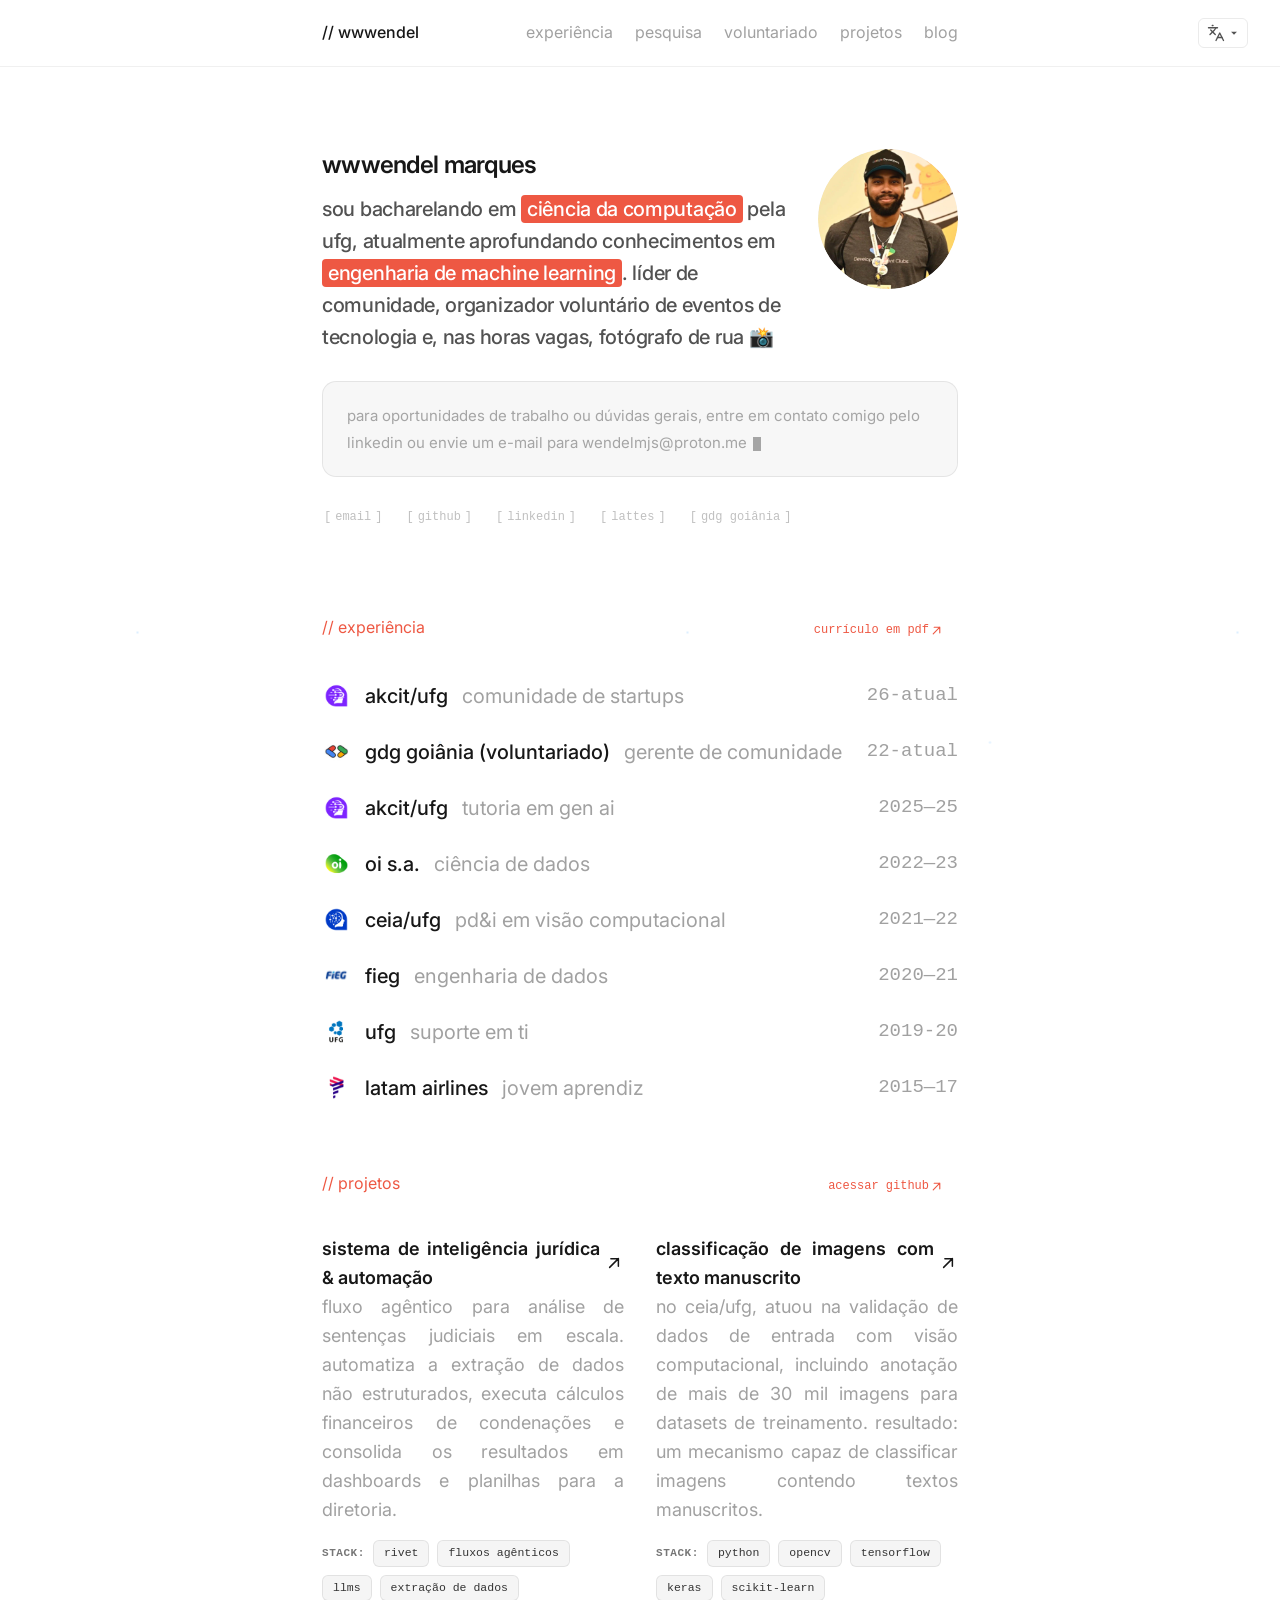
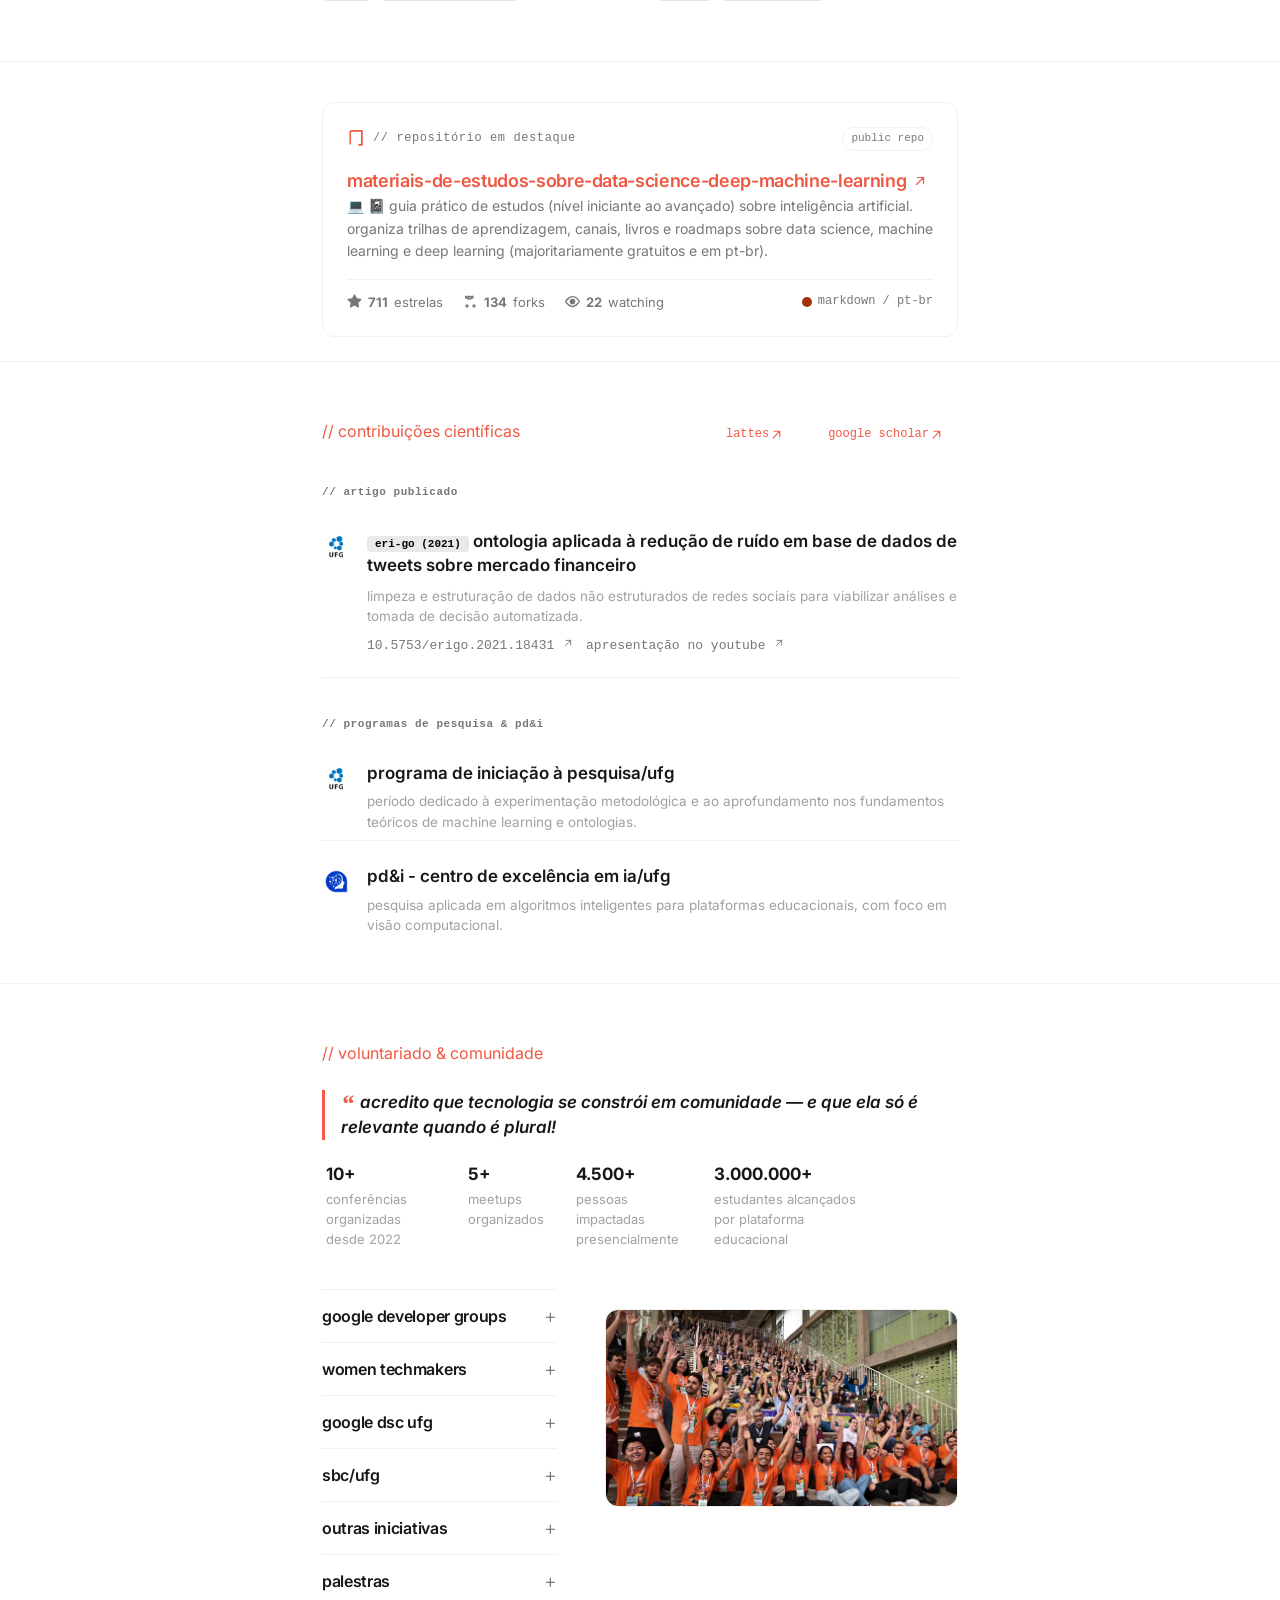
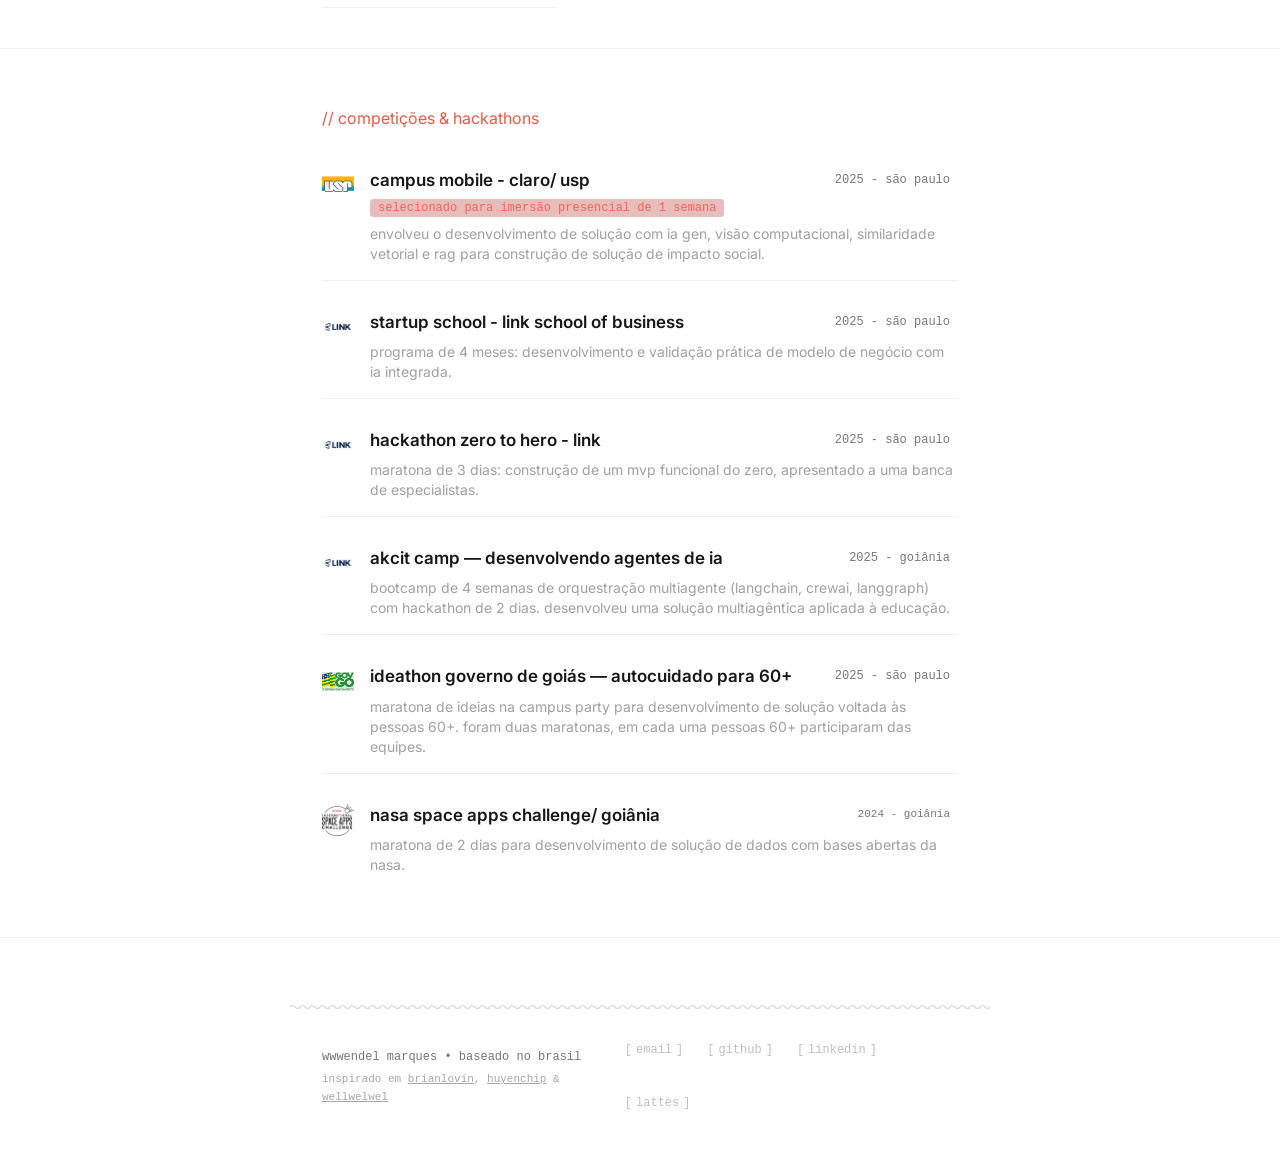
==== index.html @ b2d102a0 "correcoes menu" ====
<!DOCTYPE html>
<html lang="pt-BR">
<head>
<meta charset="UTF-8">
<meta name="viewport" content="width=device-width, initial-scale=1.0">
<title>wwwendel marques</title>
<link rel="icon" type="image/png" href="favicon-96x96.png" sizes="96x96">
<link rel="shortcut icon" href="favicon.ico">
<link rel="apple-touch-icon" sizes="180x180" href="apple-touch-icon.png">
<link rel="manifest" href="site.webmanifest"><link rel="preconnect" href="https://fonts.googleapis.com">
<link href="https://fonts.googleapis.com/css2?family=Inter:wght@400;500;600;700;800&family=JetBrains+Mono:wght@400;500;700;800&family=IBM+Plex+Mono:wght@400;500;600&display=swap" rel="stylesheet">
<link rel="stylesheet" href="styles.css">
</head>
<body class="home-page">

<svg width="0" height="0" style="position:absolute">
 <symbol id="mascot" viewBox="0 0 120 120">
 <defs>
  <linearGradient id="mascotGrad" x1="0" y1="0" x2="1" y2="1">
  <stop offset="0%" stop-color="#58a6ff"/>
  <stop offset="55%" stop-color="#d2a8ff"/>
  <stop offset="100%" stop-color="#ff7b72"/>
  </linearGradient>
 </defs>
 <g stroke="#20232b" stroke-width="6" stroke-linecap="round">
  <line x1="60" y1="6" x2="60" y2="20"/>
  <line x1="30" y1="14" x2="36" y2="27"/>
  <line x1="90" y1="14" x2="84" y2="27"/>
  <line x1="12" y1="40" x2="26" y2="46"/>
  <line x1="10" y1="72" x2="24" y2="68"/>
  <line x1="26" y1="98" x2="34" y2="88"/>
 </g>
 <circle cx="64" cy="64" r="40" fill="url(#mascotGrad)" stroke="#20232b" stroke-width="6"/>
 <circle cx="52" cy="58" r="6" fill="#ffffff"/>
 <circle cx="76" cy="56" r="6" fill="#ffffff"/>
 <path d="M50 74 Q64 86 80 70" fill="none" stroke="#ffffff" stroke-width="6" stroke-linecap="round"/>
 </symbol>
</svg>

<nav>
  <div class="inner">
    <a class="brand active" href="#">// wwwendel</a>
    
    <div class="nav-right" style="display: flex; align-items: center; gap: 14px;">
      <div class="navlinks" id="nav-links">
        <a href="#experiencia" data-i18n="nav.experience">experiência</a>
        <a href="#contribuicoes" data-i18n="nav.research">pesquisa</a>
        <a href="#voluntariado" data-i18n="nav.volunteering">voluntariado</a>
        <a href="#projetos" data-i18n="nav.projects">projetos</a>
        <a href="blog.html" data-i18n="nav.blog">blog</a>
      </div>

      <!-- Language Selector Dropdown -->
      <div class="lang-selector-wrapper">
        <button class="lang-selector-btn" id="lang-btn" aria-label="Selecione o idioma" data-i18n-attr="aria-label:lang.select">
          <svg class="lang-icon" width="18" height="18" viewBox="0 0 24 24" fill="none" stroke="currentColor" stroke-width="1.8" stroke-linecap="round" stroke-linejoin="round">
            <path d="m5 8 6 6"/>
            <path d="m4 14 6-6 2-3"/>
            <path d="M2 5h12"/>
            <path d="M7 2h1"/>
            <path d="m22 22-5-10-5 10"/>
            <path d="M14 18h6"/>
          </svg>
          <svg class="lang-arrow" width="10" height="10" viewBox="0 0 12 12" fill="currentColor">
            <path d="M2.5 4.5L6 8L9.5 4.5H2.5Z"/>
          </svg>
        </button>
        <div class="lang-dropdown" id="lang-menu">
          <button class="lang-option active" data-lang="pt">
            <span class="lang-code">BR</span> Português (Brasil)
          </button>
          <button class="lang-option" data-lang="en">
            <span class="lang-code">US</span> English
          </button>
        </div>
      </div>

      <!-- Hamburger Mobile Menu Button (3 tracinhos) -->
      <button type="button" class="mobile-menu-btn" id="mobile-menu-btn" aria-label="Menu">
        <svg width="20" height="20" viewBox="0 0 24 24" fill="none" stroke="currentColor" stroke-width="2" stroke-linecap="round" stroke-linejoin="round">
          <line x1="4" y1="6" x2="20" y2="6"></line>
          <line x1="4" y1="12" x2="20" y2="12"></line>
          <line x1="4" y1="18" x2="20" y2="18"></line>
        </svg>
      </button>
    </div>
  </div>
</nav>

<header class="hero" style="position: relative; text-align: center; padding-top: 80px; padding-bottom: 24px; overflow: hidden; background: #ffffff; color: #171717;">
 <!-- Glow Backdrop -->
 <div class="home-glow-backdrop"></div>
 
 <div class="wrap" style="position: relative; z-index: 10;">
 <div class="intro profile-intro">
  
  <div class="intro-text">
    <div class="photo">
     <img src="images/foto.jpg" alt="Wendel Marques de Jesus Souza">
    </div>
    
    <h1 class="intro-title" style="font-size: 24px; font-weight: 600; color: #171717; color: lab(7.78201 -0.0000149012 0); font-family: 'Inter', sans-serif; margin: 0 0 24px 0; letter-spacing:-0.03em; line-height: 32px; text-align: left;">
      wwwendel marques
      <span class="intro-description" data-i18n="hero.desc" data-i18n-html="true" style="display: block; color: #525252; color: lab(34.924 0 0); font-weight: 500; font-size: 24px; line-height: 32px; letter-spacing: -0.015em; font-family: 'Inter', sans-serif; margin-top: 12px;">
      sou bacharelando em <span style="background: #ee5843; color: #ffffff !important; padding: 2px 6px; border-radius: 4px; font-weight: 500;">ciência da computação</span> pela ufg, atualmente aprofundando conhecimentos em <span style="background: #ee5843; color: #ffffff !important; padding: 2px 6px; border-radius: 4px; font-weight: 500;">engenharia de machine learning</span>. líder de comunidade, organizador voluntário de eventos de tecnologia e, nas horas vagas, fotógrafo de rua 📸
      </span>
    </h1>
    
    <div class="intro-cta" style="margin-top: 28px; padding: 20px 24px; border-radius: 14px; background: rgba(0, 0, 0, 0.03); border: 1px solid rgba(0, 0, 0, 0.08); backdrop-filter: blur(8px); display: flex; align-items: center; justify-content: space-between; gap: 16px; flex-wrap: wrap;">
     <p class="hero-contact-text" style="font-family: 'Inter', sans-serif; font-size: 15px; line-height: 27px; color: #a1a1a1; margin: 0; text-align: left; opacity: 0.95; cursor: default; user-select: text;" data-i18n="hero.cta" data-i18n-html="true">
    para oportunidades de trabalho ou dúvidas gerais, entre em contato comigo pelo <a href="https://www.linkedin.com/in/wendelmarques/" target="_blank" rel="noopener noreferrer" class="link-email">linkedin</a> ou envie um e-mail para wendelmjs@proton.me<span class="cursor-blink" style="background: #a1a1a1;"></span>
  </p>
    </div>
  
  <!-- <div class="row-main"><span class="title">vamos conversar?</span></div> -->

 

  
  </div>


  <div class="intro-social" style="display:flex; justify-content:flex-start; gap:20px; align-items:center; margin-top:24px;">
     <a href="mailto:wendelmjs@proton.me" class="link-email">email</a>
     <a href="https://github.com/wendelmarques" target="_blank" class="link-github">github</a>
     <a href="https://www.linkedin.com/in/wendelmarques/" target="_blank" class="link-linkedin">linkedin</a>
     <a href="https://lattes.cnpq.br/6404122317003520" target="_blank" class="link-lattes">lattes</a>
     <a href="http://instagram.com/gdg_goiania/" target="_blank" class="link-gdg"><span class="l-y">g</span><span class="l-g">d</span><span class="l-r">g</span>&nbsp;<span class="l-b">g</span><span class="l-y">o</span><span class="l-r">i</span><span class="l-g">â</span><span class="l-b">n</span><span class="l-y">i</span><span class="l-r">a</span></a>
  </div>
  </div>
  
 </div>
 </div>
</header>


<!-- EXPERIÊNCIA -->
<section class="gh-section" id="experiencia">
  <div class="wrap">
    <div style="display: flex; justify-content: space-between; align-items: baseline; margin-bottom: 24px;">
      <h2 class="section-label" style="margin-bottom: 0;" data-i18n="sec.experience">// EXPERIÊNCIA</h2>
      <a href="#" target="_blank" class="section-header-btn"><span data-i18n="btn.pdf">currículo em pdf</span> <svg class="link-arrow" width="15" height="15" viewBox="0 0 16 16" fill="none" xmlns="http://www.w3.org/2000/svg">
        <path d="M4.5 11.5L11.5 4.5M11.5 4.5H5.5M11.5 4.5V10.5" stroke="currentColor" stroke-width="1.2" stroke-linecap="round" stroke-linejoin="round"/>
      </svg></a>
    </div>
    <div class="minimal-list">
      
      <!-- Item 1 -->
      <div class="minimal-row">
        <div class="minimal-left">
          <div class="minimal-icon"><img src="logos/logo_akcit.png" alt="AKCIT"></div>
          <span class="minimal-title">akcit/ufg</span>
          <span class="minimal-role" data-i18n="exp.1.role">comunidade de startups</span>
        </div>
        <div class="minimal-date">26-<span data-i18n="exp.date.present">atual</span></div>
      </div>

      <!-- Item GDG -->
      <div class="minimal-row">
        <div class="minimal-left">
          <div class="minimal-icon"><img src="logos/logo_gdg.png" alt="gdg"></div>
          <span class="minimal-title" data-i18n="exp.gdg.title">gdg goiânia (voluntariado)</span>
          <span class="minimal-role" data-i18n="exp.gdg.role">gerente de comunidade</span>
        </div>
        <div class="minimal-date">22-<span data-i18n="exp.date.present">atual</span></div>
      </div>

      <!-- Item 2 -->
      <div class="minimal-row">
        <div class="minimal-left">
          <div class="minimal-icon"><img src="logos/logo_akcit.png" alt="AKCIT"></div>
          <span class="minimal-title">akcit/ufg</span>
          <span class="minimal-role" data-i18n="exp.2.role">tutoria em gen ai</span>
        </div>
        <div class="minimal-date">2025—25</div>
      </div>

      <!-- Item 3 -->
      <div class="minimal-row">
        <div class="minimal-left">
          <div class="minimal-icon"><img src="logos/logo_oi.png" alt="Oi S.A."></div>
          <span class="minimal-title">oi s.a.</span>
          <span class="minimal-role" data-i18n="exp.3.role">ciência de dados</span>
        </div>
        <div class="minimal-date">2022—23</div>
      </div>

      <!-- Item 4 -->
      <div class="minimal-row">
        <div class="minimal-left">
          <div class="minimal-icon"><img src="logos/logo_ceia.png" alt="CEIA"></div>
          <span class="minimal-title">ceia/ufg</span>
          <span class="minimal-role" data-i18n="exp.4.role">pd&i em visão computacional</span>
        </div>
        <div class="minimal-date">2021—22</div>
      </div>

      <!-- Item 5 -->
      <div class="minimal-row">
        <div class="minimal-left">
          <div class="minimal-icon"><img src="logos/logo_fieg.png" alt="FIEG"></div>
          <span class="minimal-title">fieg</span>
          <span class="minimal-role" data-i18n="exp.5.role">engenharia de dados</span>
        </div>
        <div class="minimal-date">2020—21</div>
      </div>

      <!-- Item 6 -->
      <div class="minimal-row">
        <div class="minimal-left">
          <div class="minimal-icon"><img src="logos/logo_ufg.png" alt="UFG"></div>
          <span class="minimal-title">ufg</span>
          <span class="minimal-role" data-i18n="exp.6.role">Suporte em TI</span>
        </div>
        <div class="minimal-date">2019-20</div>
      </div>

      <!-- Item 7 -->
      <div class="minimal-row">
        <div class="minimal-left">
          <div class="minimal-icon"><img src="logos/logo_latam.png" alt="LATAM"></div>
          <span class="minimal-title">latam airlines</span>
          <span class="minimal-role" data-i18n="exp.7.role">jovem aprendiz</span>
        </div>
        <div class="minimal-date">2015—17</div>
      </div>

    </div>
      
      <!-- <div class="minimal-row">
        <div class="minimal-left">
          <div class="minimal-icon text-icon" style="background:var(--gradient); color:var(--accent-ink);">U</div>
          <span class="minimal-title">universidade federal de goiás</span>
          <span class="minimal-role">bacharelado em ciência da computação</span>
        </div>
        <div class="minimal-date">dez 2027 (previsto)</div>
      </div> -->
    </div>
  </div>


<!-- PROJETOS -->
<section class="gh-section" id="projetos">
  <div class="wrap">
    <div style="display: flex; justify-content: space-between; align-items: baseline; margin-bottom: 32px;">
      <h2 class="section-label" style="margin-bottom: 0;" data-i18n="sec.projects">// PROJETOS</h2>
      <a href="https://github.com/wendelmarques" target="_blank" class="section-header-btn"><span data-i18n="btn.github">acessar GitHub</span> <svg class="link-arrow" width="15" height="15" viewBox="0 0 16 16" fill="none" xmlns="http://www.w3.org/2000/svg">
        <path d="M4.5 11.5L11.5 4.5M11.5 4.5H5.5M11.5 4.5V10.5" stroke="currentColor" stroke-width="1.2" stroke-linecap="round" stroke-linejoin="round"/>
      </svg></a>
    </div>
    
    <div class="gh-features-grid">
      
      <!-- Feature Card 1: Sistema de Inteligência Jurídica -->
      <div class="gh-feature-card">
        <div class="gh-feature-info">
          <p class="gh-feature-text">
            <strong>
              <a href="https://github.com/wendelmarques" target="_blank" class="custom-link">
                <span class="link-text" data-i18n="proj.1.title">Sistema de Inteligência Jurídica &amp; Automação</span>
                <svg class="link-arrow" width="20" height="20" viewBox="0 0 16 16" fill="none" xmlns="http://www.w3.org/2000/svg">
                  <path d="M4.5 11.5L11.5 4.5M11.5 4.5H5.5M11.5 4.5V10.5" stroke="currentColor" stroke-width="1.2" stroke-linecap="round" stroke-linejoin="round"/>
                </svg>
              </a>
            </strong> 
            <span data-i18n="proj.1.desc">Fluxo agêntico para análise de sentenças judiciais em escala. Automatiza a extração de dados não estruturados, executa cálculos financeiros de condenações e consolida os resultados em dashboards e planilhas para a diretoria.</span>
          </p>

          <div class="project-stack-group" style="display: flex; align-items: center; gap: 8px; flex-wrap: wrap; margin-top: 16px;">
            <span class="stack-label" style="font-family: 'Consolas', monospace; font-size: 11px; color: var(--muted); text-transform: uppercase; letter-spacing: 0.05em; font-weight: 600;">Stack:</span>
            <span class="tech-badge">Rivet</span>
            <span class="tech-badge" data-i18n="proj.1.stack.agentic">Fluxos Agênticos</span>
            <span class="tech-badge">LLMs</span>
            <span class="tech-badge" data-i18n="proj.1.stack.extraction">Extração de Dados</span>
          </div>
        </div>
      </div>
      

      <!-- Feature Card 2: Visão Computacional CEIA -->
      <div class="gh-feature-card">
        <div class="gh-feature-info">
          <p class="gh-feature-text">
            <strong>
              <a href="https://github.com/wendelmarques" target="_blank" class="custom-link">
                <span class="link-text" data-i18n="proj.2.title">Classificação de Imagens com Texto Manuscrito</span>
                <svg class="link-arrow" width="20" height="20" viewBox="0 0 16 16" fill="none" xmlns="http://www.w3.org/2000/svg">
                  <path d="M4.5 11.5L11.5 4.5M11.5 4.5H5.5M11.5 4.5V10.5" stroke="currentColor" stroke-width="1.2" stroke-linecap="round" stroke-linejoin="round"/>
                </svg>
              </a>
            </strong> 
            <span data-i18n="proj.2.desc">No CEIA/UFG, atuou na validação de dados de entrada com visão computacional, incluindo anotação de mais de 30 mil imagens para datasets de treinamento. Resultado: um mecanismo capaz de classificar imagens contendo textos manuscritos.</span>
          </p>

          <div class="project-stack-group" style="display: flex; align-items: center; gap: 8px; flex-wrap: wrap; margin-top: 16px;">
            <span class="stack-label" style="font-family: 'Consolas', monospace; font-size: 11px; color: var(--muted); text-transform: uppercase; letter-spacing: 0.05em; font-weight: 600;">Stack:</span>
            <span class="tech-badge">Python</span>
            <span class="tech-badge">OpenCV</span>
            <span class="tech-badge">TensorFlow</span>
            <span class="tech-badge">Keras</span>
            <span class="tech-badge">Scikit-learn</span>
          </div>
        </div>
      </div>

    </div>
  </div>
  
</section>
<!-- REPOSITÓRIO EM DESTAQUE -->
<section class="gh-section" id="repo-destaque" style="padding-bottom: 24px;">
  <div class="wrap">
    <div class="repo-card-featured">
      <div class="repo-card-header">
        <div style="display: flex; align-items: center; gap: 8px;">
          <svg width="18" height="18" viewBox="0 0 16 16" fill="currentColor" style="color: #ee5843;"><path d="M2 2.5A2.5 2.5 0 0 1 4.5 0h8.75a.75.75 0 0 1 .75.75v12.5a.75.75 0 0 1-.75.75h-2.5a.75.75 0 0 1 0-1.5h1.75v-2h-8a1 1 0 0 0-1 1v.875a.625.625 0 1 1-1.25 0V2.5zm2.5-1a1 1 0 0 0-1 1v8.086A2.493 2.493 0 0 1 4.5 10.5h8v-9h-8z"/></svg>
          <span style="font-family: 'Consolas', monospace; font-size: 12px; color: var(--muted); text-transform: lowercase; letter-spacing: 0.05em;" data-i18n="sec.featured_repo">// Repositório em Destaque</span>
        </div>
        <span class="repo-badge-public" data-i18n="repo.tag">Public Repo</span>
      </div>

      <div class="repo-card-body">
        <h3 class="repo-card-title">
          <a href="https://github.com/wendelmarques/materiais-de-estudos-sobre-data-science-deep-machine-learning" target="_blank" data-i18n="repo.title">
            materiais-de-estudos-sobre-data-science-deep-machine-learning
            <svg class="link-arrow" width="16" height="16" viewBox="0 0 16 16" fill="none" xmlns="http://www.w3.org/2000/svg">
              <path d="M4.5 11.5L11.5 4.5M11.5 4.5H5.5M11.5 4.5V10.5" stroke="currentColor" stroke-width="1.2" stroke-linecap="round" stroke-linejoin="round"/>
            </svg>
          </a>
        </h3>
        <p class="repo-card-desc" data-i18n="repo.desc">
          💻 📓 Guia prático de estudos (nível iniciante ao avançado) sobre Inteligência Artificial. Organiza trilhas de aprendizagem, canais, livros e roadmaps sobre Data Science, Machine Learning e Deep Learning (majoritariamente gratuitos e em PT-BR).
        </p>
      </div>

      <div class="repo-card-footer">
        <div class="repo-stats-group">
          <a href="https://github.com/wendelmarques/materiais-de-estudos-sobre-data-science-deep-machine-learning/stargazers" target="_blank" class="repo-stat-item star">
            <svg width="15" height="15" viewBox="0 0 16 16" fill="currentColor"><path d="M8 .25a.75.75 0 0 1 .673.418l1.882 3.815 4.21.612a.75.75 0 0 1 .416 1.279l-3.046 2.97.719 4.192a.75.75 0 0 1-1.088.791L8 12.347l-3.766 1.98a.75.75 0 0 1-1.088-.79l.72-4.194L.818 6.374a.75.75 0 0 1 .416-1.28l4.21-.611L7.327.668A.75.75 0 0 1 8 .25z"/></svg>
            <strong>711</strong> <span data-i18n="repo.stars">estrelas</span>
          </a>
          <a href="https://github.com/wendelmarques/materiais-de-estudos-sobre-data-science-deep-machine-learning/forks" target="_blank" class="repo-stat-item fork">
            <svg width="15" height="15" viewBox="0 0 16 16" fill="currentColor"><path d="M5 3.25a1.75 1.75 0 1 1 3.5 0v2.5a.75.75 0 0 1-1.5 0v-2.5a.25.25 0 0 0-.25-.25.25.25 0 0 0-.25.25v2.5a.75.75 0 0 1-1.5 0v-2.5zm4.75-1.75a1.75 1.75 0 1 0 0 3.5 1.75 1.75 0 0 0 0-3.5zm-6 0a1.75 1.75 0 1 0 0 3.5 1.75 1.75 0 0 0 0-3.5zM2.5 12.75a1.75 1.75 0 1 1 3.5 0 1.75 1.75 0 0 1-3.5 0zm7.5 0a1.75 1.75 0 1 1 3.5 0 1.75 1.75 0 0 1-3.5 0z"/></svg>
            <strong>134</strong> <span data-i18n="repo.forks">forks</span>
          </a>
          <a href="https://github.com/wendelmarques/materiais-de-estudos-sobre-data-science-deep-machine-learning/watchers" target="_blank" class="repo-stat-item watch">
            <svg width="15" height="15" viewBox="0 0 16 16" fill="currentColor"><path d="M8 2c1.981 0 3.671.992 4.933 2.078 1.27 1.091 2.187 2.345 2.637 3.023a1.62 1.62 0 0 1 0 1.798c-.45.678-1.367 1.932-2.637 3.023C11.67 13.008 9.981 14 8 14c-1.981 0-3.671-.992-4.933-2.078C1.797 10.83.88 9.576.43 8.898a1.62 1.62 0 0 1 0-1.798c.45-.678 1.367-1.932 2.637-3.023C4.33 2.992 6.019 2 8 2zM1.605 7.9c.356.537 1.157 1.637 2.27 2.594C4.982 11.458 6.38 12.5 8 12.5c1.62 0 3.018-1.042 4.125-1.994 1.113-.957 1.914-2.057 2.27-2.594a.12.12 0 0 0 0-.132c-.356-.537-1.157-1.637-2.27-2.594C11.018 4.229 9.62 3.5 8 3.5c-1.62 0-3.018 1.042-4.125 1.994-1.113.957-1.914 2.057-2.27 2.594a.12.12 0 0 0 0 .132zM8 5a3 3 0 1 1 0 6 3 3 0 0 1 0-6z"/></svg>
            <strong>22</strong> <span data-i18n="repo.watch">watching</span>
          </a>
        </div>
        <span class="repo-lang-tag"><span class="lang-dot"></span> Markdown / PT-BR</span>
      </div>
    </div>
  </div>
</section>

<!-- CONTRIBUIÇÕES CIENTÍFICAS -->
<section class="gh-section" id="contribuicoes">
  <div class="wrap">
    <div style="display: flex; justify-content: space-between; align-items: baseline; margin-bottom: 28px;">
      <h2 class="section-label" style="margin-bottom: 0;" data-i18n="sec.contributions">// CONTRIBUIÇÕES CIENTÍFICAS</h2>
      <div style="display: flex; gap: 16px;">
        <a href="https://lattes.cnpq.br/6404122317003520" target="_blank" class="section-header-btn">lattes <svg class="link-arrow" width="15" height="15" viewBox="0 0 16 16" fill="none" xmlns="http://www.w3.org/2000/svg">
        <path d="M4.5 11.5L11.5 4.5M11.5 4.5H5.5M11.5 4.5V10.5" stroke="currentColor" stroke-width="1.2" stroke-linecap="round" stroke-linejoin="round"/>
      </svg></a>
        <a href="https://scholar.google.com/citations?user=IqVb-0EAAAAJ&hl=en" target="_blank" class="section-header-btn">google scholar <svg class="link-arrow" width="15" height="15" viewBox="0 0 16 16" fill="none" xmlns="http://www.w3.org/2000/svg">
        <path d="M4.5 11.5L11.5 4.5M11.5 4.5H5.5M11.5 4.5V10.5" stroke="currentColor" stroke-width="1.2" stroke-linecap="round" stroke-linejoin="round"/>
      </svg></a>
      </div>
    </div>
    
    <div class="contrib-list">
      
      <!-- Sub-label: Artigo -->
      <div style="margin-bottom: 12px;">
        <span style="font-family: 'Consolas', monospace; font-size: 11px; font-weight: 700; color: rgb(119, 119, 119); text-transform: lowercase ; letter-spacing: 0.05em;" data-i18n="sec.published_article">// ARTIGO PUBLICADO</span>
      </div>

      <!-- Item 1: Artigo -->
      <div class="contrib-row" style="padding: 8px 0 20px 0; border-bottom: 1px solid var(--line); margin-bottom: 24px;">
        <div style="display: flex; gap: 16px; align-items: flex-start;">
          <div class="minimal-icon" style="margin-top: 2px;"><img src="logos/logo_ufg.png" alt="UFG"></div>
          <div style="flex: 1;">
            <div style="display: flex; justify-content: space-between; align-items: baseline; flex-wrap: wrap; gap: 8px;">
              <span class="contrib-title" style="font-weight: 600;"> <span style="font-family: 'Consolas', monospace; font-size: 11px; padding: 2px 8px; border-radius: 4px; background: #e9e9e9; color: #080100;">ERI-GO (2021)</span> <span data-i18n="contrib.art1.title">Ontologia aplicada à redução de ruído em base de dados de tweets sobre mercado financeiro</span> </span>
              
            </div>
            <span class="contrib-desc" style="margin-top: 8px; display: block;" data-i18n="contrib.art1.desc">Limpeza e estruturação de dados não estruturados de redes sociais para viabilizar análises e tomada de decisão automatizada.</span>
            <div class="article-links-row" style="display: flex; gap: 12px; font-family: 'Consolas', monospace; font-size: 13px; color: var(--muted); margin-top: 10px; flex-wrap: wrap;">
              <span><a href="https://doi.org/10.5753/erigo.2021.18431" target="_blank" class="doi-link">10.5753/erigo.2021.18431 <svg class="link-arrow" width="12" height="12" viewBox="0 0 16 16" fill="none" xmlns="http://www.w3.org/2000/svg">
        <path d="M4.5 11.5L11.5 4.5M11.5 4.5H5.5M11.5 4.5V10.5" stroke="currentColor" stroke-width="1.2" stroke-linecap="round" stroke-linejoin="round"/>
      </svg></a></span>
              <!-- <span>•</span> -->
              <a href="https://www.youtube.com/live/vJtCmHxU7t4?si=rXRASFPpRwvPhyWm&t=5371" target="_blank" class="doi-link"><span data-i18n="contrib.art1.yt">Apresentação no YouTube</span> <svg class="link-arrow" width="12" height="12" viewBox="0 0 16 16" fill="none" xmlns="http://www.w3.org/2000/svg">
        <path d="M4.5 11.5L11.5 4.5M11.5 4.5H5.5M11.5 4.5V10.5" stroke="currentColor" stroke-width="1.2" stroke-linecap="round" stroke-linejoin="round"/>
      </svg></a>
            </div>
          </div>
        </div>
      </div>

      <!-- Sub-label: Programas de Pesquisa -->
      <div style="margin-bottom: 12px;">
        <span style="font-family: 'Consolas', monospace; font-size: 11px; font-weight: 700; color: var(--muted); text-transform: lowercase; letter-spacing: 0.05em;" data-i18n="sec.research_programs">// PROGRAMAS DE PESQUISA & PD&I</span>
      </div>

      <div style="display: flex; flex-direction: column; gap: 16px;">
        
        <!-- Item 2: Programa UFG -->
        <div class="contrib-row" style="padding: 8px 0; border-bottom: 1px solid var(--line);">
          <div style="display: flex; gap: 16px; align-items: flex-start;">
            <div class="minimal-icon" style="margin-top: 2px;"><img src="logos/logo_ufg.png" alt="UFG"></div>
            <div style="flex: 1;">
              <div style="display: flex; justify-content: space-between; align-items: baseline; flex-wrap: wrap; gap: 8px;">
                <span class="contrib-title" style="font-weight: 600;" data-i18n="contrib.p2.title">Programa de Iniciação à Pesquisa/UFG</span>
              </div>
              <span class="contrib-desc" style="margin-top: 6px; display: block;" data-i18n="contrib.p2.desc">Período dedicado à experimentação metodológica e ao aprofundamento nos fundamentos teóricos de machine learning e ontologias.</span>
            </div>
          </div>
        </div>

        <!-- Item 3: Programa CEIA -->
        <div class="contrib-row" style="padding: 8px 0;">
          <div style="display: flex; gap: 16px; align-items: flex-start;">
            <div class="minimal-icon" style="margin-top: 2px;"><img src="logos/logo_ceia.png" alt="CEIA"></div>
            <div style="flex: 1;">
              <div style="display: flex; justify-content: space-between; align-items: baseline; flex-wrap: wrap; gap: 8px;">
                <span class="contrib-title" style="font-weight: 600;" data-i18n="contrib.p1.title">pd&amp;i - Centro de Excelência em ia/ufg</span>
              </div>
              <span class="contrib-desc" style="margin-top: 6px; display: block;" data-i18n="contrib.p1.desc">pesquisa aplicada em algoritmos inteligentes para plataformas educacionais, com foco em visão computacional.</span>
            </div>
          </div>
        </div>

      </div>

    </div>
  </div>
</section>

<!-- VOLUNTARIADO -->
<section class="gh-section" id="voluntariado">
  <div class="wrap">
    <h2 class="section-label" data-i18n="sec.volunteering">// VOLUNTARIADO &amp; comunidade</h2>
    <div style="margin-bottom: 32px;">
        <blockquote class="vol-blockquote" style="font-family: 'Inter', sans-serif; font-weight: 600; font-size: 17px; line-height: 25px; font-style: italic; color: rgb(23, 23, 23); margin: 0 0 16px 0; border-left: 3px solid #f9594a; padding-left: 16px; position: relative;" data-i18n="vol.hero">
          Acredito que tecnologia se constrói em comunidade — e que ela só é relevante quando é plural!
        </blockquote>
      
      <div class="gh-feature-box" style="margin: 16px 0; max-width: 540px;">
        <div class="metrics-window" style="gap: 32px;">
          <div class="metric-item">
            <span class="m-val">10+</span>
            <span class="m-lbl" data-i18n="vol.stat1.lbl">Conferências organizadas desde 2022</span>
          </div>
          <div class="metric-item">
            <span class="m-val">5+</span>
            <span class="m-lbl" data-i18n="vol.stat2.lbl">meetups organizados</span>
          </div>
          <div class="metric-item">
            <span class="m-val">4.500+</span>
            <span class="m-lbl" data-i18n="vol.stat3.lbl">Pessoas impactadas presencialmente</span>
          </div>
          <div class="metric-item">
            <span class="m-val">3.000.000+</span>
            <span class="m-lbl" data-i18n="vol.stat4.lbl">estudantes alcançados por plataforma educacional</span>
          </div>
        </div>
      </div>
    </div>

    <div class="accordion-showcase">
      <!-- Left side: Accordions -->
      <div class="accordion-list">
        
        <!-- Accordion Item 1 -->
        <div class="acc-item" data-image="images/slides/1.jpg" data-video="Wq3UHWne1_0">
          <div class="acc-header">
            <h3>Google Developer Groups</h3>
            <span class="acc-icon">+</span>
          </div>
          <div class="acc-body">
            <div class="contrib-list">
              <div class="contrib-row">
                <span class="contrib-title">DevFest Cerrado 2026</span>
                <span class="contrib-desc"><span style="color: #2ea043; display: inline-flex; align-items: center; gap: 6px; font-weight: 500; margin-left: 4px;"><span class="status-dot-green"></span><span data-i18n="vol.gdg.status.ongoing">em andamento</span></span></span>
              </div>
              <div class="contrib-row">
                <span class="contrib-title">DevFest Cerrado 2025</span>
                <span class="contrib-desc" data-i18n="vol.gdg.devfest2025.desc">Organizador. 350+ participantes, 35 palestrantes em 7 trilhas simultâneas, incluindo trilha de mentorias e espaços para criança.</span>
              </div>
               <div class="contrib-row">
                <span class="contrib-title">Build With AI 2025</span>
                <span class="contrib-desc" data-i18n="vol.gdg.bwai2025.desc">Organizador. evento mão na massa para aprendizado em ia generativa. participaram cerca de 30 pessoas.</span>
              </div>

              <div class="contrib-row">
                <span class="contrib-title">DevFest Cerrado 2024</span>
                <span class="contrib-desc" data-i18n="vol.gdg.devfest2024.desc">Organizador. 800+ participantes, 39 palestrantes em seis trilhas simultâneas.</span>
              </div>

              <div class="contrib-row">
                <span class="contrib-title">Build With AI 2024</span>
                <span class="contrib-desc" data-i18n="vol.gdg.bwai2024.desc">Organizador. evento mão na massa para aprendizado em ia generativa. participaram cerca de 25 pessoas.</span>
              </div>

              <div class="contrib-row">
                <span class="contrib-title">DevFest Cerrado 2023</span>
                <span class="contrib-desc" data-i18n="vol.gdg.devfest2023.desc">Organizador. ~900 participantes, 40 palestras.</span>
              </div>
              
              
            </div>
          </div>
        </div>

        <!-- Accordion Item 2 -->
        <div class="acc-item" data-image="images/slides/2.jpg">
          <div class="acc-header">
            <h3>Women Techmakers</h3>
            <span class="acc-icon">+</span>
          </div>
          <div class="acc-body">
            <div class="contrib-list">
              <div class="contrib-row">
                <span class="contrib-title">International Women's Day Cerrado 2025 — #redefinepossible</span>
                <span class="contrib-desc" data-i18n="vol.wtm.iwd2025.desc">Organizador. ~250 participantes, palco 100% feminino, 30+ atividades, ~20 voluntários.</span>
              </div>
              <div class="contrib-row">
                <span class="contrib-title">IWD Cerrado 2024 — #impactthefuture</span>
                <span class="contrib-desc" data-i18n="vol.wtm.iwd2024.desc">Organizador. 100% palestrantes mulheres, 250+ participantes, 20+ palestras.</span>
              </div>
              <div class="contrib-row">
                <span class="contrib-title">IWD Cerrado 2023 — #daretobe</span>
                <span class="contrib-desc" data-i18n="vol.wtm.iwd2023.desc">Organizador. 100% palestrantes mulheres, 400+ participantes, 20+ palestras.</span>
              </div>
            </div>
          </div>
        </div>

        <!-- Accordion Item 3 -->
        <div class="acc-item" data-image="images/slides/gdsc.png">
          <div class="acc-header">
            <h3>Google DSC UFG</h3>
            <span class="acc-icon">+</span>
          </div>
          <div class="acc-body">
            <div class="contrib-list">
              <div class="contrib-row">
                <span class="contrib-title" data-i18n="vol.gdsc.lead.title">Lead, Co-fundador e Organizador</span>
                <span class="contrib-desc" data-i18n="vol.gdsc.lead.desc">Gestão da comunidade, organização de eventos e projetos de impacto social.</span>
              </div><div class="contrib-row">
                <span class="contrib-title" data-i18n="vol.gdsc.literacy.title">Atividades de letramento em computação em escolas municipais</span>
                <span class="contrib-desc" data-i18n="vol.gdsc.literacy.desc">Organizador • apresentamos conteúdos sobre visão computacional e machine learning</span>
              </div>
              
              <div class="contrib-row">
                <span class="contrib-title" data-i18n="vol.gdsc.mit_black.title">Mulheres in Tech: mulheres negras na tecnologia (2022)</span> 
                

                  

<span class="contrib-desc" data-i18n="vol.gdsc.mit_black.desc" data-i18n-html="true">Organizador • <a href="https://www.youtube.com/live/vJtCmHxU7t4?si=rXRASFPpRwvPhyWm&t=5371" target="_blank" class="doi-link" style="color: #f9594a; text-decoration: underline;">live nos canais da ufg e inf
<svg class="link-arrow" width="12" height="12" viewBox="0 0 16 16" fill="none" xmlns="http://www.w3.org/2000/svg">
  <path d="M4.5 11.5L11.5 4.5M11.5 4.5H5.5M11.5 4.5V10.5" stroke="currentColor" stroke-width="1.2" stroke-linecap="round" stroke-linejoin="round"/>
  </svg>
  </a>com 4h de conteúdo  
                  
                  
                  
                  
                  </span>
              </div>



                  








              <div class="contrib-row">
                <span class="contrib-title" data-i18n="vol.gdsc.mit_presencial.title">Mulheres In Tech - Presencial(2022)</span>
                <span class="contrib-desc" data-i18n="vol.gdsc.mit_presencial.desc">Organizador • primiero evento como líder de comunidade, foram cerca de 20 palestras ministradas por mulheres </span>
              </div>
            </div>
          </div>
        </div>

        <!-- Accordion Item 4 -->
        <div class="acc-item" data-image="images/slides/sbcas.avif">
          <div class="acc-header">
            <h3>sbc/ufg</h3>
            <span class="acc-icon">+</span>
          </div>
          <div class="acc-body">
            <div class="contrib-list">
              <div class="contrib-row">
                <!-- <span class="contrib-meta">Sociedade Brasileira de Computação / UFG</span> -->
                <span class="contrib-title">24º Simpósio Brasileiro de Computação Aplicada à Saúde (SBCAS)</span>
                <span class="contrib-desc" data-i18n="vol.sbc.sbcas.desc">Membro do comitê organizador.</span>
              </div>

               <div class="contrib-row">
                <!-- <span class="contrib-meta">Instituto de Informática — UFG</span> -->
                <span class="contrib-title">workshop adas - inf/ufg</span>
                <span class="contrib-desc" data-i18n="vol.sbc.adas.desc">fotógrafo • evento de tecnologia com palestrantes mulheres  </span>
              </div>

              <div class="contrib-row">
                <!-- <span class="contrib-meta">Instituto de Informática — UFG</span> -->
                <span class="contrib-title">Semana de Integração - inf/ufg</span>
                <span class="contrib-desc" data-i18n="vol.sbc.semana.desc">apoio • evento de recepção de calouros(as) dos cursos de tecnologia do inf/ufg</span>
              </div>
              

              <div class="contrib-row">
                <span class="contrib-title">Escola Regional de Alto Desempenho do Centro-Oeste 2018</span>
                <span class="contrib-desc" data-i18n="vol.sbc.erad.desc">apoio em salas.</span>
              </div>
            </div>
          </div>
        </div>

         



        <!-- Accordion Item 5 -->
        <div class="acc-item" data-image="images/slides/Vestgeek.png">
          <div class="acc-header">
            <h3 data-i18n="vol.other.title">Outras iniciativas</h3>
            <span class="acc-icon">+</span>
          </div>
          <div class="acc-body">
            <div class="contrib-list">
              
               <div class="contrib-row">
                <span class="contrib-title">Vestgeek</span>
                <span class="contrib-desc" data-i18n="vol.other.vestgeek.desc">Idealizador e criador de conteúdo (2015–2022). Projeto voluntário de apoio a vestibulandos, com mais de 3 milhões de visualizações e 80 mil seguidores nas redes sociais.</span>
              </div>
            </div>
          </div>
        </div>

                <!-- Accordion Item 6 -->
        <div class="acc-item" data-image="images/slides/cajueiro.jpg">
          <div class="acc-header">
            <h3 data-i18n="vol.talks.title">palestras</h3>
            <span class="acc-icon">+</span>
          </div>
          <div class="acc-body">
            <div class="contrib-list">
               <div class="contrib-row">
                <span class="contrib-title">Cajueiro - Centro de Juventude</span>
                <span class="contrib-desc" data-i18n="vol.talks.cajueiro.desc">ministrei uma aula sobre inteligência artificial.</span>
        </div>
            </div>
          </div>
        </div>

      </div>

      <!-- Right side: Image/Video preview -->
      <div class="accordion-preview">
        <img id="acc-preview-img" src="images/slides/1.jpg" alt="Preview de Evento" data-i18n-attr="alt:vol.preview.alt" onerror="this.src='https://placehold.co/800x600/170b2c/d7b8ff?text=Foto'">
        <iframe id="acc-preview-video" src="" title="Preview de Evento" data-i18n-attr="title:vol.preview.alt" frameborder="0" allow="accelerometer; autoplay; clipboard-write; encrypted-media; gyroscope; picture-in-picture; web-share" referrerpolicy="strict-origin-when-cross-origin" allowfullscreen style="display: none;"></iframe>
      </div>
    </div>
  </div>
</section>

<!-- COMPETIÇÕES -->
<section class="gh-section" id="competicoes">
  <div class="wrap">
    <h2 class="section-label" data-i18n="sec.competitions">// COMPETIÇÕES &amp; HACKATHONS</h2>
    
    <div class="comp-list" style="display: flex; flex-direction: column; gap: 16px; margin-top: 16px;">
      
      <!-- Comp 1 -->
      <div class="comp-row" style="padding: 12px 0 16px 0; border-bottom: 1px solid var(--line); display: flex; gap: 16px; align-items: flex-start;">
        <div class="minimal-icon" style="width: 32px; height: 32px; flex-shrink: 0; margin-top: 2px;"><img src="logos/logo_usp.png" alt="USP"></div>
        <div style="flex: 1;">
          <div class="comp-header-row" style="display: flex; justify-content: space-between; align-items: center; flex-wrap: wrap; gap: 8px;">
            <span class="comp-title" style="font-family: 'Inter', sans-serif; font-size: 17px; font-weight: 600; color: var(--text-bright);">Campus Mobile - Claro/ USP</span>
            <span class="comp-date badge-ano-local" style="font-family: 'Consolas', monospace; font-size: 12px; padding: 2px 8px; border-radius: 4px; background: rgba(255, 255, 255, 0.06); color: var(--muted);">2025 - são paulo</span>
          </div>
          <span class="comp-badge" style="font-family: 'Consolas', monospace; font-size: 12px; padding: 2px 8px; border-radius: 4px; background: #e6bdbb; color: #ff6159;" data-i18n="comp.usp.badge">selecionado para imersão presencial de 1 semana</span><span class="contrib-desc" style="margin-top: 6px; display: block;" data-i18n="comp.usp.desc">Envolveu o desenvolvimento solução com IA GEN, visão computacional, similaridade vetorial e RAG para construção de solução de impacto social.</span>
        </div>
      </div>

      <!-- Comp 2 -->
      <div class="comp-row" style="padding: 12px 0 16px 0; border-bottom: 1px solid var(--line); display: flex; gap: 16px; align-items: flex-start;">
        <div class="minimal-icon" style="width: 32px; height: 32px; flex-shrink: 0; margin-top: 2px;"><img src="logos/logo_link.png" alt="Link School"></div>
        <div style="flex: 1;">
          <div class="comp-header-row" style="display: flex; justify-content: space-between; align-items: center; flex-wrap: wrap; gap: 8px;">
            <span class="comp-title" style="font-family: 'Inter', sans-serif; font-size: 17px; font-weight: 600; color: var(--text-bright);">Startup School - Link School of Business</span>
            <span class="comp-date badge-ano-local" style="font-family: 'Consolas', monospace; font-size: 12px; padding: 2px 8px; border-radius: 4px; background: rgba(255, 255, 255, 0.06); color: var(--muted);">2025 - são paulo</span>
          </div>
          <span class="contrib-desc" style="margin-top: 6px; display: block;" data-i18n="comp.startupschool.desc">Programa de 4 meses: desenvolvimento e validação prática de modelo de negócio com IA integrada.</span>
        </div>
      </div>

      <!-- Comp 3 -->
      <div class="comp-row" style="padding: 12px 0 16px 0; border-bottom: 1px solid var(--line); display: flex; gap: 16px; align-items: flex-start;">
        <div class="minimal-icon" style="width: 32px; height: 32px; flex-shrink: 0; margin-top: 2px;"><img src="logos/logo_link.png" alt="Link School"></div>
        <div style="flex: 1;">
          <div class="comp-header-row" style="display: flex; justify-content: space-between; align-items: center; flex-wrap: wrap; gap: 8px;">
            <span class="comp-title" style="font-family: 'Inter', sans-serif; font-size: 17px; font-weight: 600; color: var(--text-bright);">Hackathon Zero to Hero - Link</span>
            <span class="comp-date badge-ano-local" style="font-family: 'Consolas', monospace; font-size: 12px; padding: 2px 8px; border-radius: 4px; background: rgba(255, 255, 255, 0.06); color: var(--muted);">2025 - são paulo</span>
          </div>
          <span class="contrib-desc" style="margin-top: 6px; display: block;" data-i18n="comp.zerotohero.desc">Maratona de 3 dias: construção de um MVP funcional do zero, apresentado a uma banca de especialistas.</span>
        </div>
      </div>

      <!-- Comp 4 -->
      <div class="comp-row" style="padding: 12px 0 16px 0; border-bottom: 1px solid var(--line); display: flex; gap: 16px; align-items: flex-start;">
        <div class="minimal-icon" style="width: 32px; height: 32px; flex-shrink: 0; margin-top: 2px;"><img src="logos/logo_link.png" alt="Link School"></div>
        <div style="flex: 1;">
          <div class="comp-header-row" style="display: flex; justify-content: space-between; align-items: center; flex-wrap: wrap; gap: 8px;">
            <span class="comp-title" style="font-family: 'Inter', sans-serif; font-size: 17px; font-weight: 600; color: var(--text-bright);" data-i18n="comp.akcitcamp.title">AKCIT Camp — Desenvolvendo Agentes de IA</span>
            <span class="comp-date badge-ano-local" style="font-family: 'Consolas', monospace; font-size: 12px; padding: 2px 8px; border-radius: 4px; background: rgba(255, 255, 255, 0.06); color: var(--muted);">2025 - goiânia</span>
          </div>
          <span class="contrib-desc" style="margin-top: 6px; display: block;" data-i18n="comp.akcitcamp.desc">Bootcamp de 4 semanas de orquestração multiagente (LangChain, CrewAI, LangGraph) com hackathon de 2 dias. Desenvolveu uma solução multiagêntica aplicada à educação.</span>
        </div>
      </div>

      <!-- Comp 5 -->
      <div class="comp-row" style="padding: 12px 0 16px 0; border-bottom: 1px solid var(--line); display: flex; gap: 16px; align-items: flex-start;">
        <div class="minimal-icon" style="width: 32px; height: 32px; flex-shrink: 0; margin-top: 2px;"><img src="logos/logo_goias.png" alt="Governo de Goiás"></div>
        <div style="flex: 1;">
          <div class="comp-header-row" style="display: flex; justify-content: space-between; align-items: center; flex-wrap: wrap; gap: 8px;">
            <span class="comp-title" style="font-family: 'Inter', sans-serif; font-size: 17px; font-weight: 600; color: var(--text-bright);" data-i18n="comp.ideathon.title">Ideathon governo de Goiás — Autocuidado para 60+</span>
            <span class="comp-date badge-ano-local" style="font-family: 'Consolas', monospace; font-size: 12px; padding: 2px 8px; border-radius: 4px; background: rgba(255, 255, 255, 0.06); color: var(--muted);">2025 - são paulo</span>
          </div>
          <span class="contrib-desc" style="margin-top: 6px; display: block;" data-i18n="comp.ideathon.desc">Maratona de ideias na Campus Party para desenvolvimento solução voltada às pessoas 60+. foram duas maratonas, em cada uma pessoa 60+ participou das equipes.</span>
        </div>
      </div>

      <!-- Comp 6 -->
      <div class="comp-row" style="padding: 12px 0; display: flex; gap: 16px; align-items: flex-start;">
        <div class="minimal-icon" style="width: 32px; height: 32px; flex-shrink: 0; margin-top: 2px;"><img src="logos/logo_nasa.webp" alt="NASA"></div>
        <div style="flex: 1;">
          <div class="comp-header-row" style="display: flex; justify-content: space-between; align-items: center; flex-wrap: wrap; gap: 8px;">
            <span class="comp-title" style="font-family: 'Inter', sans-serif; font-size: 17px; font-weight: 600; color: var(--text-bright);">NASA Space Apps Challenge/ Goiânia</span>
            <span class="comp-date badge-ano-local" style="font-family: 'Consolas', monospace; font-size: 11px; padding: 2px 8px; border-radius: 4px; background: rgba(255, 255, 255, 0.06); color: var(--muted);">2024 - Goiânia</span>
          </div>
          <span class="contrib-desc" style="margin-top: 6px; display: block;" data-i18n="comp.nasa.desc">maratona de 2 dias para desenvolvimento de solução de dados com bases abertas da NASA.</span>
        </div>
      </div>

    </div>
  </div>
</section>

      

    </div>
  </div>
</section>
<!-- 
    </div>
  </div>
</section> -->


<footer>
 <div class="striped-divider"></div>
 <div class="inner">
  <div style="display: flex; flex-direction: column; gap: 4px;">
    <span data-i18n="footer.location">wwwendel marques • baseado no brasil<span class="cursor-blink"></span></span>
    <span style="font-size: 11px; opacity: 0.65;"><span data-i18n="footer.inspired">inspirado em</span> <a href="https://brianlovin.com/" target="_blank" style="color: inherit; text-decoration: underline;">brianlovin</a>, <a href="https://huyenchip.com/" target="_blank" style="color: inherit; text-decoration: underline;">huyenchip</a> &amp; <a href="https://weslley.io/" target="_blank" style="color: inherit; text-decoration: underline;">wellwelwel</a></span>
  </div>
  <div class="linkrow footer-links">
   <a href="mailto:wendelmjs@proton.me" class="link-email">email</a>
   <a href="https://github.com/wendelmarques" target="_blank" class="link-github">github</a>
   <a href="https://www.linkedin.com/in/wendelmarques/" target="_blank" class="link-linkedin">linkedin</a>
   <a href="https://lattes.cnpq.br/6404122317003520" target="_blank" class="link-lattes">lattes</a>
  </div>
 </div>
</footer>

<script>
  document.addEventListener('DOMContentLoaded', () => {
    const items = document.querySelectorAll('.acc-item');
    const previewImg = document.getElementById('acc-preview-img');
    const previewVideo = document.getElementById('acc-preview-video');
    
    if (items.length > 0 && previewImg) {
      items.forEach(item => {
        item.querySelector('.acc-header').addEventListener('click', () => {
          const isActive = item.classList.contains('active');
          items.forEach(i => i.classList.remove('active'));
          
          if (!isActive) {
            item.classList.add('active');

            const videoId = item.dataset.video;

            if (videoId && previewVideo) {
              // Item tem vídeo: mostra o iframe, esconde a imagem
              previewImg.style.display = 'none';
              previewVideo.src = `https://www.youtube.com/embed/${videoId}`;
              previewVideo.style.display = 'block';
            } else {
              // Item só tem foto: comportamento original
              if (previewVideo) {
                previewVideo.style.display = 'none';
                previewVideo.src = '';
              }
              previewImg.style.display = 'block';
              previewImg.style.opacity = 0;
              setTimeout(() => {
                previewImg.src = item.dataset.image;
                previewImg.style.opacity = 1;
              }, 250);
            }
          }
        });
      });
    }
  });
</script>
<script src="i18n.js"></script>
<script src="stars.js"></script>
</body>
</html>
---- styles.css ----
/* ============================================================
   wwwendel marques — dark, agentic aesthetic
   inspired by antigravity.google: near-black canvas, ambient
   gradient glow, glass panels, mono accents on a clean sans base
   ============================================================ */

:root{
  /* Pure white base with soft grays */
  --bg:#ffffff;
  --bg-soft:#fafafa;
  --panel:rgba(0, 0, 0, 0.02);
  --panel-hover:rgba(0, 0, 0, 0.05);
  --panel-2:#f4f4f4;
  --text:#333333;
  --text-dim:#555555;
  --text-bright:#171717;
  --muted:#777777;
  --muted-2:#a0a0a0;
  --line:rgba(0, 0, 0, 0.06);
  --line-strong:rgba(0, 0, 0, 0.15);
  --icon-bg:rgba(0,0,0,0.04);

  /* Vibrant neon palette adapted for light mode if needed, mostly unused now */
  --blue:#0969da;
  --purple:#5a1e1e; /* Changed to dark wine/burgundy */
  --coral:#bf3989;
  --green:#1a7f37;
  --cyan:#0550ae;
  --neon-blue: #0969da;

  --accent:var(--neon-blue);
  --accent-ink:#ffffff;
  --link-blue:#0969da;

  --gradient:linear-gradient(115deg, #3a1515 0%, #5a1e1e 52%, #852b2b 100%);
  --gradient-soft:linear-gradient(115deg, rgba(58, 21, 21, 0.18), rgba(90, 30, 30, 0.18) 52%, rgba(133, 43, 43, 0.18) 100%);

  --radius:12px;
  --radius-sm:6px;
  --radius-pill:999px;
  --maxw:700px;
}

*{margin:0;padding:0;box-sizing:border-box;}
::selection{
  color:#1a1a1a;
  background:#dcbfa6; /* Marromzinho */
  text-shadow:none;
}
::-moz-selection{
  color:#1a1a1a;
  background:#dcbfa6;
  text-shadow:none;
}
html{scroll-behavior:smooth; background:var(--bg);}

/* Layer 1 — Deep space background with a glowing orb (simulating GitHub's glowing globe) */
html::before{
  content:"";
  position:fixed;
  inset:0;
  z-index:-3;
  background:var(--bg);
  pointer-events:none;
}

@media (prefers-reduced-motion: reduce){
  *{animation-duration:.01ms !important; animation-iteration-count:1 !important; transition-duration:.01ms !important; scroll-behavior:auto !important;}
}

body{
  background:transparent;
  color:var(--text);
  font-family:'Inter', sans-serif;
  line-height:1.6;
  -webkit-font-smoothing:antialiased;
  font-size:14.5px;
  position:relative;
  min-height:100vh;
  overflow-x:hidden;
  text-transform: lowercase;
}

/* Page entrance: a rotating energy core, followed by a compact implosion reveal. */
.site-loader{
  position:fixed;
  inset:0;
  z-index:1000;
  display:grid;
  place-items:center;
  overflow:hidden;
  background:radial-gradient(circle at center, rgba(146,82,235,.15), rgba(255,255,255,.97) 33%, var(--bg) 72%);
  transition:opacity .5s ease, visibility .5s ease;
}
.site-loader__singularity {
  position: relative;
  width: 200px;
  height: 200px;
  display: flex;
  align-items: center;
  justify-content: center;
  perspective: 800px;
}

.site-loader__core {
  position: absolute;
  width: 12px;
  height: 12px;
  background: var(--text-bright);
  border-radius: 50%;
  box-shadow: 0 0 20px 4px rgba(182, 115, 255, 0.4), 0 0 50px 15px rgba(146, 82, 235, 0.2);
  animation: singularity-pulse 1.2s ease-in-out infinite alternate;
  will-change: transform, opacity;
  z-index: 2;
}

.site-loader__ring {
  position: absolute;
  width: 120px;
  height: 120px;
  border-radius: 50%;
  border: 1px solid rgba(0, 0, 0, 0.1);
  border-top-color: #8250df;
  border-bottom-color: #0969da;
  box-shadow: 0 0 20px rgba(130, 80, 223, 0.2), inset 0 0 20px rgba(9, 105, 218, 0.2);
  animation: singularity-spin 1.8s linear infinite;
  will-change: transform;
}

.site-loader__ring--2 {
  width: 160px;
  height: 160px;
  border: 1px solid rgba(0, 0, 0, 0.05);
  border-right-color: #bf3989;
  border-bottom-color: transparent;
  animation: singularity-spin 2.5s linear infinite reverse;
}

.site-loader__ring--3 {
  width: 200px;
  height: 200px;
  border: 1px dashed rgba(130, 80, 223, 0.3);
  animation: singularity-spin 4s linear infinite;
}

@keyframes singularity-spin {
  0% { transform: rotateX(65deg) rotateY(15deg) rotateZ(0deg); }
  100% { transform: rotateX(65deg) rotateY(15deg) rotateZ(360deg); }
}

@keyframes singularity-pulse {
  0% { transform: scale(0.9); opacity: 0.8; }
  100% { transform: scale(1.4); opacity: 1; }
}

.site-loader.is-exiting{opacity:0; visibility:hidden; background:transparent;}
.site-loader.is-exiting .site-loader__core {
  animation: core-collapse 0.4s forwards cubic-bezier(0.8, 0, 0.2, 1);
}
.site-loader.is-exiting .site-loader__ring {
  animation: ring-shockwave 0.6s forwards cubic-bezier(0.16, 1, 0.3, 1);
}
@keyframes core-collapse {
  to { transform: scale(0); opacity: 0; }
}
@keyframes ring-shockwave {
  to { 
    transform: rotateX(0deg) rotateY(0deg) rotateZ(180deg) scale(15); 
    opacity: 0; 
  }
}
@keyframes site-implode-in{
  from{opacity:0; transform:translateY(18px) scale(1.13); filter:blur(14px);}
  to{opacity:1; transform:translateY(0) scale(1); filter:blur(0);}
}

/* Home: one continuous violet field that softly fades into the first section. */
body.home-page{
  background:transparent;
}
body.home-page::before{
  display:none;
}

/* Layer 2 — Neon connection lines (GitHub universe style) */
body::before{
  display:none;
}

/* Layer 3 — Crisp star field */
body::after{
  content:"";
  position:fixed;
  inset:0;
  z-index:-1;
  background-image:
    radial-gradient(1.5px 1.5px at 10% 20%, rgba(255,255,255,0.8), transparent),
    radial-gradient(1px 1px at 15% 45%, rgba(255,255,255,0.6), transparent),
    radial-gradient(2px 2px at 25% 15%, rgba(121, 192, 255, 0.9), transparent),
    radial-gradient(1.2px 1.2px at 35% 65%, rgba(255,255,255,0.7), transparent),
    radial-gradient(1.5px 1.5px at 45% 30%, rgba(255,255,255,0.8), transparent),
    radial-gradient(2px 2px at 55% 85%, rgba(210, 168, 255, 0.9), transparent),
    radial-gradient(1.2px 1.2px at 60% 20%, rgba(255,255,255,0.6), transparent),
    radial-gradient(1.5px 1.5px at 65% 55%, rgba(255,255,255,0.7), transparent),
    radial-gradient(1.2px 1.2px at 75% 80%, rgba(255,255,255,0.6), transparent),
    radial-gradient(2px 2px at 80% 35%, rgba(121, 192, 255, 0.8), transparent),
    radial-gradient(1.2px 1.2px at 85% 65%, rgba(255,255,255,0.5), transparent),
    radial-gradient(1.5px 1.5px at 90% 25%, rgba(255,255,255,0.7), transparent),
    radial-gradient(1.2px 1.2px at 95% 75%, rgba(255,255,255,0.5), transparent),
    radial-gradient(1.5px 1.5px at 30% 90%, rgba(210, 168, 255, 0.8), transparent),
    radial-gradient(2px 2px at 50% 5%, rgba(255,255,255,0.9), transparent);
  background-size: 550px 550px;
  background-repeat:repeat;
  opacity: 0.28;
  pointer-events:none;
}

a{color:inherit; text-decoration:none;}
.wrap{max-width:var(--maxw); margin:0 auto; padding:0 32px;}
h1,h2,h3,.mono-display{font-family:'Inter', sans-serif; font-weight:800; letter-spacing:-0.02em;}

/* NAV — floating glass bar */
/* NAV — floating glass bar */
nav{
  position: sticky !important; /* Altera de relative/auto para sticky */
  top: 0 !important;           /* Fixa no topo da viewport ao rolar */
  z-index: 999999 !important;  /* Mantém sobreposto ao conteúdo */
  border-bottom: 1px solid var(--line);
  background: rgba(255, 255, 255, 0.95);
  backdrop-filter: blur(18px) saturate(140%);
  -webkit-backdrop-filter: blur(18px) saturate(140%);
}
nav .inner{
  max-width:var(--maxw); margin:0 auto; padding:16px 32px;
  display:flex; align-items:center; justify-content:space-between;
}
.brand{
  display:flex; align-items:center; gap:9px; 
  font-family:'Inter', sans-serif !important; 
  font-weight:500 !important; 
  font-size:16px !important; 
  color:#171717 !important; 
  position: relative; padding: 4px 0;
  text-decoration: none !important;
}
.brand svg{width:20px; height:20px; display:block; filter:drop-shadow(0 0 10px rgba(59,111,224,.45));}
.navlinks{display:flex; gap:22px;}
.navlinks a{
  font-family:'Inter', sans-serif !important;
  font-weight:400 !important;
  font-size:16px !important;
  color:#a1a1a1 !important;
  transition:color .15s ease, font-weight .15s ease;
  position:relative; padding:4px 0;
  text-decoration: none !important;
}
.navlinks a:hover,
.navlinks a.active{
  font-family:'Inter', sans-serif !important;
  font-weight:500 !important;
  color:#171717 !important;
}

/* HERO / INTRO */
.hero{padding:76px 0 30px; position:relative;}
.intro{display:flex; align-items:center; gap:36px; animation:riseIn .7s cubic-bezier(.2,.8,.2,1) both;}
.profile-intro{
  display:block;
  max-width:730px;
  margin:0 auto;
  text-align:left !important;
}
.profile-intro .photo{
  float:right;
  width:130px;
  height:130px;
  margin-left:28px;
  margin-bottom:14px;
  shape-outside: circle(50%);
  box-shadow:0 0 0 1px rgba(236,225,255,.25), 0 0 34px rgba(166,109,255,.34) !important;
}
.profile-intro .intro-title{
  margin:0 !important;
  max-width:none !important;
  font-family: 'Inter', sans-serif !important;
  font-weight: 600 !important;
  font-size: 24px !important;
  line-height: 32px !important;
  color: #171717 !important;
}
.profile-intro .intro-text{text-align:left !important;}
.intro-kicker{
  margin:0 0 8px;
  color:#d4c0ff;
  font:700 11px/1.3 'Consolas', monospace;
  letter-spacing:.08em;
  text-transform:uppercase;
}

.intro-text h1{font-size:27px; margin-bottom:8px; letter-spacing:-0.02em; line-height:1.2; color:var(--text-bright);}
.hl{
  color:var(--text-bright);
  font-weight:600;
}
.intro-text p.lead{
  color:var(--text-dim);
  font-size:18px;
  font-weight:600;
  letter-spacing:-.012em;
  line-height:1.55;
}
.intro-description{
  display:block;
  font-family: 'Inter', sans-serif;
  font-size: 15px;
  font-weight: 500;
  color: #525252;
  margin: 16px 0 0 0;
  padding: 0;
  line-height: 1.45;
  letter-spacing: -0.015em;
  max-width: 650px;
  text-align: left;
}
.intro-opportunity{
  max-width:500px;
  color:var(--text-dim);
  font-size:15px;
  font-weight:600;
  line-height:1.65;
  letter-spacing:-.01em;
}
.profile-intro .btn{margin-top:2px;}
.intro-social{
  display:flex; flex-wrap:wrap; gap:16px; align-items:center;
}
.photo{
  width:150px; height:150px; border-radius:50%;
  background:var(--panel-2); flex:none; overflow:hidden;
  display:flex; align-items:center; justify-content:center;
  position:relative;
  box-shadow:0 0 0 1px var(--line), 0 0 50px rgba(138,92,214,.35), 0 12px 40px rgba(0,0,0,.45);
}
.photo::before{
  content:""; position:absolute; inset:-3px; border-radius:50%;
  background:var(--gradient); z-index:-1;
  filter:blur(1px);
}
.photo img{width:100%; height:100%; object-fit:cover; display:block; border-radius:50%;}

/* Neural Rings for Photo */
.neural-ring {
  position: absolute;
  top: -15%;
  left: -15%;
  width: 130%;
  height: 130%;
  border-radius: 40%;
  border: 1.5px solid rgba(188, 143, 255, 0.4);
  box-shadow: 0 0 15px rgba(188, 143, 255, 0.3), inset 0 0 15px rgba(109, 117, 255, 0.3);
  animation: photo-orbit 6s linear infinite;
  pointer-events: none;
  z-index: 1;
}
.neural-ring-2 {
  border: 1px dashed rgba(109, 117, 255, 0.6);
  animation: photo-orbit 4s linear infinite reverse;
  width: 140%;
  height: 140%;
  top: -20%;
  left: -20%;
}

.photo:hover .neural-ring {
  animation-duration: 2s;
  border-color: rgba(226, 174, 255, 0.8);
}
.photo:hover .neural-ring-2 {
  animation-duration: 1.5s;
}

/* Morphing Button Wrapper */
.morph-btn-wrapper {
  position: relative;
  display: inline-flex;
  align-items: center;
  justify-content: center;
  z-index: 2;
}

.morph-ring {
  position: absolute;
  top: -4px; left: -4px; right: -4px; bottom: -4px;
  border: 1.5px solid rgba(188, 143, 255, 0.4);
  border-radius: 8px;
  box-shadow: 0 0 10px rgba(188, 143, 255, 0.2), inset 0 0 10px rgba(109, 117, 255, 0.2);
  z-index: -1;
  pointer-events: none;
  animation: morph-wobble 4s ease-in-out infinite;
}

.morph-ring-2 {
  top: -8px; left: -8px; right: -8px; bottom: -8px;
  border: 1px dashed rgba(109, 117, 255, 0.5);
  animation: morph-wobble 3s ease-in-out infinite reverse;
}

@keyframes morph-wobble {
  0% { transform: scale(1) skew(0deg) rotate(0deg); border-radius: 8px; }
  25% { transform: scale(1.02) skew(1deg) rotate(1deg); border-radius: 12px 6px 12px 6px; }
  50% { transform: scale(1) skew(0deg) rotate(0deg); border-radius: 8px; }
  75% { transform: scale(1.02) skew(-1deg) rotate(-1deg); border-radius: 6px 12px 6px 12px; }
  100% { transform: scale(1) skew(0deg) rotate(0deg); border-radius: 8px; }
}

.morph-btn-wrapper:hover .morph-ring {
  animation-duration: 2s;
  border-color: rgba(226, 174, 255, 0.8);
}
.morph-btn-wrapper:hover .morph-ring-2 {
  animation-duration: 1.5s;
}

@keyframes photo-orbit {
  0% { transform: rotate(0deg) scale(1); }
  50% { transform: rotate(180deg) scale(1.05); }
  100% { transform: rotate(360deg) scale(1); }
}
.intro-text{padding-top:2px;}
.hl{
  background:var(--gradient); color:var(--accent-ink); padding:0 8px;
  box-shadow:0 0 15px rgba(88, 166, 255, 0.4);
  display:inline-block; transform:rotate(-1deg); font-weight:800; border-radius:4px;
}
.subtitle{font-family:'Inter',sans-serif; font-size:15px; font-weight:700; color:var(--text-dim) !important; margin-bottom:14px; letter-spacing:0.005em;}
.bio{font-size:13.5px; font-weight:400; color:var(--muted); max-width:520px;}
.bio + .bio{margin-top:10px;}

@keyframes riseIn{
  from{opacity:0; transform:translateY(14px);}
  to{opacity:1; transform:translateY(0);}
}

/* PAGE HEADER (subpages) */
.page-head{padding:60px 0 6px; position:relative; animation:riseIn .6s cubic-bezier(.2,.8,.2,1) both;}
.page-head h1{
  font-size:26px; font-weight:800; margin-bottom:10px; letter-spacing:-0.02em; line-height:1.25;
  background:var(--gradient);
  -webkit-background-clip:text; background-clip:text; color:transparent;
  display:inline-block;
}
.page-head h1 .hl{font-size:21px; padding:2px 10px; box-shadow:4px 4px 0 var(--text);}
.page-head p{font-size:13.5px; color:var(--muted); max-width:100%;}
.page-head .about{
  margin-top:16px; font-size:13.5px; color:var(--muted); max-width:100%;
  line-height:1.75; font-family:'Inter', sans-serif;
}

/* FLOATING PHOTOS (Intro Only) */
.photo-particles {
  position: absolute;
  top: 0; left: 0; right: 0; bottom: 0;
  pointer-events: none;
  z-index: 1;
  overflow: hidden; /* Only float inside intro */
}

.floating-photo {
  position: absolute;
  top: 110%; /* Start below intro section to avoid shadow bleeding */
  z-index: 0;
  cursor: pointer;
  animation: float-photo infinite linear;
  pointer-events: auto;
  border-radius: 8px;
  box-shadow: 0 4px 12px rgba(0,0,0,0.4);
  transition: transform 0.3s ease;
}

.floating-photo img {
  width: 100%;
  height: 100%;
  object-fit: cover;
  border-radius: 8px;
  border: 2px solid rgba(0,0,0,0.06);
  backdrop-filter: blur(8px);
  transition: all 0.3s ease;
}

.floating-photo:hover {
  animation-play-state: paused;
  z-index: 999;
}

.floating-photo:hover img {
  transform: scale(1.1);
  border-color: rgba(0,0,0,0.15);
}

.floating-photo.is-expanded {
  animation: none !important;
  z-index: 9999;
  position: fixed;
  inset: 0;
  top: 0 !important;
  left: 0 !important;
  transform: none !important;
  width: 100vw !important;
  height: 100vh !important;
  max-width: none !important;
  background: rgba(0, 0, 0, 0.6);
  backdrop-filter: blur(4px);
  -webkit-backdrop-filter: blur(4px);
  display: grid;
  place-content: center;
  place-items: center;
}

.floating-photo.is-expanded img {
  grid-area: 1 / 1;
  max-width: 90vw;
  max-height: 85vh;
  width: auto;
  height: auto;
  border-radius: 12px;
  box-shadow: 0 20px 60px rgba(0,0,0,0.35);
  border: 1px solid rgba(255,255,255,0.1);
  transform: none;
}

.photo-particles.has-expanded {
  z-index: 99999 !important;
  overflow: visible !important;
}

.close-photo-btn {
  display: none !important;
  position: absolute;
  background: var(--bg, #ffffff);
  color: var(--text);
  border: none;
  border-radius: 50%;
  font-size: 20px;
  align-items: center;
  justify-content: center;
  line-height: 1;
  z-index: 10000;
  box-shadow: 0 2px 8px rgba(0,0,0,0.15);
  cursor: pointer;
  transition: transform 0.15s ease, background 0.15s ease, color 0.15s ease;
}
.floating-photo.is-expanded .close-photo-btn {
  display: flex !important;
  grid-area: 1 / 1;
  justify-self: end;
  align-self: start;
  position: relative;
  width: 32px;
  height: 32px;
  margin-top: -16px;
  margin-right: -16px;
}
.close-photo-btn:hover {
  color: #ea4335;
  transform: scale(1.08);
}

@keyframes float-photo {
  0% { transform: translateY(0) rotate(-5deg); opacity: 0; }
  15% { opacity: 0.6; }
  90% { opacity: 0.6; }
  100% { transform: translateY(-100vh) rotate(5deg); opacity: 0; }
}

/* PHOTO SLIDER */
.photo-slider {
  width: 100vw;
  margin-left: calc(-50vw + 50%);
  overflow: hidden;
  position: relative;
  display: flex;
  background: transparent;
  padding: 10px 0;
  mask-image: linear-gradient(to right, transparent, black 10%, black 90%, transparent);
}
.photo-slider-track {
  display: flex;
  gap: 16px;
  width: max-content;
  animation: slide 30s linear infinite;
}
.photo-slider-track img {
  width: 280px;
  height: 180px;
  object-fit: cover;
  border-radius: 12px;
  border: 1px solid rgba(255,255,255,0.05);
  box-shadow: 0 4px 12px rgba(0,0,0,0.3);
  filter: brightness(0.8);
  transition: all 0.3s ease;
  cursor: pointer;
}
.photo-slider-track img:hover {
  filter: brightness(1.1);
  transform: scale(1.03);
}
.photo-slider:hover .photo-slider-track {
  animation-play-state: paused;
}

/* Expanded slider image overlay */
.slider-overlay {
  position: fixed;
  top: 0; left: 0; right: 0; bottom: 0;
  background: rgba(0,0,0,0.85);
  backdrop-filter: blur(12px);
  z-index: 10000;
  display: flex;
  align-items: center;
  justify-content: center;
  cursor: pointer;
  animation: fadeIn 0.2s ease;
}
.slider-overlay img {
  max-width: 90vw;
  max-height: 85vh;
  object-fit: contain;
  border-radius: 16px;
  box-shadow: 0 8px 40px rgba(0,0,0,0.5);
}
@keyframes fadeIn {
  from { opacity: 0; }
  to { opacity: 1; }
}

@keyframes slide {
  0% { transform: translateX(0); }
  100% { transform: translateX(calc(-280px * 5 - 16px * 5)); }
}


/* SECTION BLOCK */
.block{margin-top:44px;}
.block-head{display:flex; align-items:baseline; justify-content:space-between; margin-bottom:10px; gap:12px;}
.block-head h4,.block-head h2{font-size:11.5px; letter-spacing:0.08em; color:var(--blue); font-weight:400; text-transform:lowercase; font-family:'Consolas', monospace;}
.viewall{font-size:12.5px; color:var(--muted); white-space:nowrap; transition:color .15s ease;}
.viewall .viewall-arrow { color: var(--muted); transition: color 0.15s ease; }

.viewall:hover{color:#bc8fff;}
.viewall:hover .viewall-arrow { color: #ffffff; }

.block-head.lg{margin-bottom:16px;}
.block-head.lg h2{
  font-size:21px; font-weight:800; letter-spacing:-0.02em; color:var(--text);
  text-transform:none; font-family:'Inter',sans-serif;
}

/* GLOBAL GLASSMORPHISM PANELS */
.list, .project-card, .skill-cat, .empty, .org-group {
  background: rgba(255, 255, 255, 0.03) !important;
  border: 1px solid rgba(255, 255, 255, 0.1) !important;
  border-top: 1px solid rgba(255, 255, 255, 0.2) !important;
  box-shadow: 0 12px 40px rgba(0, 0, 0, 0.5), 0 0 0 1px rgba(255,255,255,0.05) inset !important;
  backdrop-filter: blur(20px) !important;
  -webkit-backdrop-filter: blur(20px) !important;
}

/* SECTION HEADERS (MINIMAL) */
.section-label {
  font-size: 13px;
  font-weight: 400;
  color: var(--muted);
  margin-bottom: 24px;
  margin-top: 16px;
  letter-spacing: -0.01em;
}

/* MINIMAL LIST */
.minimal-list {
  display: flex;
  flex-direction: column;
  gap: 4px;
}
.minimal-row {
  display: flex;
  align-items: center;
  justify-content: space-between;
  padding: 10px 0;
  text-decoration: none;
}
.minimal-left {
  display: flex;
  align-items: center;
  gap: 14px;
}
.minimal-icon {
  width: 29px;
  height: 29px;
  display: flex;
  align-items: center;
  justify-content: center;
  border-radius: 6px;
  overflow: hidden;
  flex-shrink: 0;
  background: transparent;
}
.minimal-icon img {
  width: 100%;
  height: 100%;
  object-fit: contain;
  border-radius: 4px;
}
.minimal-icon.text-icon {
  font-size: 12px;
  font-weight: 800;
  border-radius: 4px;
}
.minimal-title {
  font-size: 15px;
  font-weight: 600;
  color: var(--text-bright);
}
.minimal-role {
  font-size: 15px;
  font-weight: 400;
  color: var(--muted);
}
.minimal-date {
  font-family: 'Consolas', monospace;
  font-size: 14px;
  color: var(--muted);
  font-variant-numeric: tabular-nums;
  white-space: nowrap;
}

/* LIST */
.list{
  display:flex; flex-direction:column;
  border-radius:var(--radius);
  overflow:hidden;
}
.row{
  display:flex; align-items:center; gap:14px; padding:16px 18px;
  border-bottom:1px solid var(--line);
  transition:background .15s ease;
}
.row:hover{background:var(--panel-hover);}
.row:last-child{border-bottom:none;}
.icon{
  width:40px; height:40px; border-radius:10px; flex:none;
  background:#ffffff; color:var(--text);
  border:1px solid var(--line);
  display:flex; align-items:center; justify-content:center;
  font-size:12px; font-weight:700; overflow:hidden;
}
.icon img{width:100%; height:100%; object-fit:contain; padding:5px; background:#ffffff; border-radius:10px;}
.icon.accent{background:var(--gradient); color:var(--accent-ink); border:none; box-shadow:0 4px 16px rgba(59,111,224,.3);}
.row-main{flex:1; min-width:0; display:flex; align-items:baseline; gap:8px; flex-wrap:wrap;}
.row-main .title{font-size:15.5px; font-weight:400; color:var(--text-bright);}
.row-main .role{font-size:15px; font-weight:400; color:var(--muted); font-family:'Inter', sans-serif;}
.row-main .role a{font-weight:400;}
.row-date{font-size:11.5px; color:var(--muted); font-variant-numeric:tabular-nums; white-space:nowrap; flex:none; font-family:'Consolas', monospace;}
.row-date.now{color:var(--green); font-weight:400;}
.row-sub{font-size:11.5px; color:var(--muted-2); flex-basis:100%; margin-top:2px; line-height:1.55; font-family:'Consolas', monospace;}
.row-sub .doi-link{
  color:var(--muted-2);
  text-decoration:underline;
  text-decoration-color:var(--link-blue);
  text-decoration-thickness:1.5px;
  text-underline-offset:2px;
}
.row-sub .doi-link:hover{color:var(--text);}

/* SUMMARY / PROSE PARAGRAPH */
.summary-item{margin-bottom:26px;}
.summary-item:last-child{margin-bottom:0;}
.summary-item .s-head{display:flex; align-items:baseline; justify-content:space-between; gap:12px; margin-bottom:6px;}
.summary-item h3{font-size:14px; font-weight:400; color:var(--text);}
.summary-item .s-org{font-size:12.5px; color:var(--muted); font-weight:400;}
.summary-item .s-date{font-size:12px; color:var(--muted); white-space:nowrap;}
.summary-item ul{list-style:none; display:flex; flex-direction:column; gap:5px;}
.summary-item li{font-size:13px; color:var(--muted); padding-left:14px; position:relative;}
.summary-item li::before{content:"–"; position:absolute; left:0; color:var(--muted-2);}
.summary-item p{font-size:13.5px; font-weight:400; color:var(--muted); max-width:560px;}

/* ORG GROUP */
.org-group{
  padding:18px 18px;
  border-bottom:1px solid rgba(255, 255, 255, 0.1) !important;
}
.block-head + .org-group, .org-group:first-of-type{border-top-left-radius:var(--radius); border-top-right-radius:var(--radius);}
.org-group:last-child{border-bottom-left-radius:var(--radius); border-bottom-right-radius:var(--radius); margin-bottom:0;}

/* Pulsing Green Dot */
.pulse-dot {
  display: inline-block;
  width: 8px;
  height: 8px;
  background-color: #39d353;
  border-radius: 50%;
  margin-right: 8px;
  box-shadow: 0 0 0 0 rgba(57, 211, 83, 0.7);
  animation: pulse-dot-anim 1.5s infinite;
  vertical-align: middle;
}

@keyframes pulse-dot-anim {
  0% {
    transform: scale(0.95);
    box-shadow: 0 0 0 0 rgba(57, 211, 83, 0.7);
  }
  70% {
    transform: scale(1);
    box-shadow: 0 0 0 6px rgba(57, 211, 83, 0);
  }
  100% {
    transform: scale(0.95);
    box-shadow: 0 0 0 0 rgba(57, 211, 83, 0);
  }
}
.org-head{display:flex; align-items:center; gap:14px; margin-bottom:12px;}
.org-head .icon{width:34px; height:34px;}
.org-name{font-size:14px; font-weight:400; color:var(--text);}
.org-roles{display:flex; flex-direction:column; margin-left:17px; padding-left:26px; border-left:1.5px solid var(--line); gap:14px;}
.org-role{position:relative; display:flex; align-items:baseline; justify-content:space-between; gap:12px; flex-wrap:wrap;}
.org-role::before{
  content:""; position:absolute; left:-30.5px; top:6px; width:8px; height:8px;
  border-radius:50%; background:var(--gradient); box-shadow:0 0 8px rgba(59,111,224,.6);
}
.org-role .title{font-size:14.5px; font-weight:400; color:var(--text);}
.org-role .role{font-size:13.5px; color:var(--muted); display:block; flex-basis:100%; font-weight:400; font-family:'Consolas', monospace;}
.org-role .row-sub{margin-top:1px;}
.org-role .row-date{font-size:11.5px;}

/* SKILLS */
.skills-grid{display:grid; grid-template-columns:repeat(auto-fit,minmax(230px,1fr)); gap:14px; margin-top:6px;}
.skill-cat{
  border-radius:var(--radius-sm);
  padding:14px 16px; transition:border-color .15s ease, transform .15s ease;
}
.skill-cat:hover{border-color:var(--line-strong); transform:translateY(-2px);}
.skill-cat h3{font-size:12.5px; font-weight:400; margin-bottom:6px; font-family:'Consolas', monospace; color:var(--blue); text-transform:lowercase; letter-spacing:.02em;}
.skill-cat p{font-size:12.5px; color:var(--muted); line-height:1.6;}

/* BUTTON — pill, gradient on hover */
.btn{
  display:inline-flex; align-items:center; gap:6px;
  font-family:'Inter',sans-serif; font-size:12.5px; font-weight:700;
  padding:11px 20px; border-radius:var(--radius-pill); border:1.5px solid var(--line-strong);
  color:var(--text); background:var(--panel); margin-top:18px;
  transition:all .18s ease;
}
.btn:hover{
  background:var(--gradient); border-color:transparent; color:var(--accent-ink);
  box-shadow:0 0 20px rgba(88, 166, 255, 0.5); transform:translateY(-1px);
}

/* LINKS ROW */
.linkrow{display:flex; gap:22px; flex-wrap:wrap;}
.linkrow a{font-size:13px; color:var(--muted); transition:color .15s ease;}
.linkrow a:hover{color:var(--text);}

.link-underline{
  color:var(--muted); font-size:13px;
  text-decoration:underline; text-decoration-color:var(--link-blue);
  text-underline-offset:2px;
}
.link-underline:hover{color:var(--text);}

/* PROJECT CARDS */
.project-card{
  padding:22px 20px; border-radius:var(--radius);
  margin-bottom:14px;
  transition:border-color .18s ease, transform .18s ease, background .18s ease;
}
.project-card:hover{border-color:var(--line-strong); background:var(--panel-hover); transform:translateY(-2px);}
.project-card:last-child{margin-bottom:0;}
.project-card h3{font-size:14.5px; font-weight:400; margin-bottom:8px; color:var(--text);}
.project-card p{font-size:13px; color:var(--muted); line-height:1.7; max-width:600px;}

.badge{
  display:inline-block; font-size:10.5px; font-weight:700; padding:3px 9px;
  border:1px solid rgba(59,111,224,.45); border-radius:var(--radius-pill);
  color:var(--blue); background:rgba(59,111,224,.14);
  vertical-align:middle; margin-right:4px; letter-spacing:.02em;
  font-family:'Consolas', monospace;
}

/* EMPTY STATE */
.empty{
  padding:36px 20px; color:var(--muted); font-size:13.5px; max-width:420px;
  border-radius:var(--radius); margin-top:16px;
}

/* PROJECTS GRID (SEAMLESS BENTO) */
.projects-grid {
  display: flex;
  flex-direction: column;
  border: 1px solid var(--line);
  border-radius: 24px;
  background: var(--panel);
  overflow: hidden;
}

.project-card-featured {
  display: flex;
  flex-direction: column;
  border-bottom: 1px solid var(--line);
  text-decoration: none;
  position: relative;
  transition: background 0.2s ease;
}
.project-card-featured::before {
  content: "";
  position: absolute;
  top: 0; left: 0; right: 0; height: 100%;
  background: radial-gradient(circle at top left, rgba(162, 107, 248, 0.08) 0%, transparent 60%);
  pointer-events: none;
}
.project-card-featured:hover {
  background: rgba(255,255,255,0.02);
}
@media(min-width: 800px) {
  .project-card-featured {
    flex-direction: row;
  }
}
.featured-content {
  padding: 48px;
  display: flex;
  flex-direction: column;
  justify-content: center;
  flex: 1;
}
.featured-content h3 {
  font-size: 28px;
  font-weight: 700;
  color: var(--text-bright);
  margin-bottom: 16px;
  line-height: 1.2;
}
.featured-content h3 span {
  color: var(--muted);
  font-weight: 500;
}
.featured-content p {
  display: none;
}
.project-meta {
  display: flex;
  gap: 8px;
  flex-wrap: wrap;
  margin-top: 16px;
}
.badge-minimal {
  font-family: 'Consolas', monospace;
  font-size: 12px;
  color: var(--muted-2);
  background: rgba(255, 255, 255, 0.05);
  padding: 4px 10px;
  border-radius: 4px;
}
.explore-link {
  font-size: 15px;
  font-weight: 600;
  color: var(--link-blue);
  margin-top: 24px;
}
.explore-link:hover {
  text-decoration: underline;
}
.featured-image {
  flex: 1;
  background: rgba(0, 0, 0, 0.2);
  display: flex;
  align-items: center;
  justify-content: center;
  overflow: hidden;
  min-height: 250px;
}
@media(min-width: 800px) {
  .featured-image {
    border-left: 1px solid var(--line);
  }
}
@media(max-width: 799px) {
  .featured-image {
    border-top: 1px solid var(--line);
  }
}
.featured-image img, .col-image img {
  width: 100%;
  height: 100%;
  object-fit: cover;
}

.projects-cols {
  display: grid;
  grid-template-columns: 1fr;
}
@media(min-width: 800px) {
  .projects-cols {
    grid-template-columns: repeat(3, 1fr);
  }
}
.project-card-col {
  display: flex;
  flex-direction: column;
  text-decoration: none;
  border-bottom: 1px solid var(--line);
  transition: background 0.2s ease;
}
@media(min-width: 800px) {
  .project-card-col {
    border-bottom: none;
    border-right: 1px solid var(--line);
  }
  .project-card-col:last-child {
    border-right: none;
  }
}
.project-card-col:hover {
  background: rgba(255,255,255,0.02);
}
.col-content {
  padding: 32px 24px;
  display: flex;
  flex-direction: column;
  flex: 1;
}
.col-content h3 {
  font-size: 16px;
  font-weight: 700;
  color: var(--text-bright);
  display: inline;
}
.col-content p {
  font-size: 15px;
  color: var(--muted);
  line-height: 1.5;
  display: inline;
  margin-top: 4px;
}
.col-image {
  height: 200px;
  background: rgba(0,0,0,0.2);
  border-top: 1px solid var(--line);
  margin: 0 24px;
  border-top-left-radius: 8px;
  border-top-right-radius: 8px;
  overflow: hidden;
}
.minimal-date {
  font-family: 'Consolas', monospace;
  font-size: 13.5px;
  color: var(--muted-2);
  white-space: nowrap;
}

/* MINIMAL CONTRIBUTIONS LIST */
.contrib-row {
  display: flex;
  flex-direction: column;
  padding: 12px 0;
  gap: 4px;
  text-decoration: none;
}
.contrib-list {
  display: flex;
  flex-direction: column;
  gap: 8px;
}
/* DETAILS STYLES */
details.expandable {
  margin-top: 12px;
}
details.expandable summary {
  cursor: pointer;
  font-size: 14px;
  color: var(--text-bright);
  font-weight: 500;
  list-style: none;
  display: inline-flex;
  align-items: center;
  gap: 6px;
  user-select: none;
  background: rgba(255, 255, 255, 0.05);
  padding: 6px 12px;
  border-radius: 6px;
  transition: background 0.2s ease;
}
details.expandable summary:hover {
  background: rgba(255, 255, 255, 0.1);
}
details.expandable summary::-webkit-details-marker {
  display: none;
}
details.expandable .details-content {
  margin-top: 16px;
  padding-left: 12px;
  border-left: 1px solid var(--line);
  display: flex;
  flex-direction: column;
  gap: 16px;
}
.contrib-title {
  font-size: 10px;
  font-weight: 400;
  color: var(--text-bright);
  line-height: 1.4;
}
.contrib-desc {
  font-family: 'Inter', sans-serif !important;
  font-weight: 400 !important;
  color: #a1a1a1 !important;
  font-size: 15px !important;
  line-height: 32px !important;
  display: block;
}
.contrib-meta {
  font-family: 'Consolas', monospace;
  font-size: 13.5px;
  color: var(--muted-2);
  margin-bottom: 2px;
}

/* DYNAMIC ACCORDION SHOWCASE */
.accordion-showcase {
  display: grid;
  grid-template-columns: 1fr;
  gap: 32px;
  margin-top: 16px;
}
@media(min-width: 800px) {
  .accordion-showcase {
    grid-template-columns: 1fr 1.5fr;
    gap: 48px;
  }
}
.accordion-list {
  display: flex;
  flex-direction: column;
}
.acc-item {
  border-bottom: 1px solid var(--line);
}
.acc-item:first-child {
  border-top: 1px solid var(--line);
}
.acc-header {
  display: flex;
  align-items: center;
  justify-content: space-between;
  padding: 10px 0;
  cursor: pointer;
  transition: all 0.2s ease;
}
.acc-header h3 {
  font-family: 'Inter', sans-serif;
  font-size: 16px;
  font-weight: 600;
  color: #171717;
  line-height: 32px;
  margin: 0;
  transition: color 0.2s ease;
}
.acc-icon {
  font-size: 20px;
  color: var(--muted);
  font-weight: 300;
  transition: transform 0.3s ease, color 0.2s ease;
}
.acc-item:hover .acc-header h3 {
  color: var(--text-bright);
}
.acc-body {
  max-height: 0;
  overflow: hidden;
  transition: max-height 0.4s ease, padding 0.4s ease;
  padding: 0;
}
.acc-item.active .acc-header h3 {
  color: var(--text-bright);
}
.acc-item.active .acc-icon {
  transform: rotate(45deg);
  color: var(--text-bright);
}
.acc-item.active .acc-body {
  max-height: 800px;
  padding: 0 0 24px 0;
}
.accordion-preview {
  display: none;
}
@media(min-width: 800px) {
  .accordion-preview {
    display: flex;
    align-items: center;
    justify-content: center;
    border-radius: var(--radius);
    overflow: hidden;
    position: relative;
    border: 1px solid var(--line);
    background: rgba(255, 255, 255, 0.02);
    aspect-ratio: 16 / 9;
    height: auto;
  }
}
.accordion-preview img {
  width: 100%;
  height: 100%;
  object-fit: cover;
  transition: opacity 0.25s ease-in-out;
}
.accordion-preview iframe {
  width: 100%;
  height: 100%;
  border: 0;
}

footer{
  margin-top: 0px;
  padding: 50px 0 40px 0;
  border-top: none;
  font-family: 'Consolas', monospace;
  font-size: 12px;
  color: var(--muted);
}

.striped-divider {
  max-width: var(--maxw);
  margin: 16px auto 24px auto;
  height: 6px;
  background-image: url("data:image/svg+xml,%3Csvg xmlns='http://www.w3.org/2000/svg' width='10' height='6' viewBox='0 0 10 6'%3E%3Cpath d='M 0 3 Q 2.5 0 5 3 T 10 3' fill='none' stroke='%23cccccc' stroke-width='1.2'/%3E%3C/svg%3E");
  background-repeat: repeat-x;
  opacity: 0.8;
}

footer .inner{
  max-width:var(--maxw); margin:0 auto; padding:0 32px;
  display:flex; justify-content:space-between; align-items:center;
}
.footer-links{gap:20px;}

/* Hacker Links (Intro, Footer, and specific buttons) */
.intro-social a,
.footer-links a,
.btn.hacker-btn {
  font-family: 'Consolas', monospace !important;
  position: relative;
  padding: 6px 1px !important;
  border: 1px solid transparent !important;
  border-radius: 6px !important;
  color: #c0c0c0 !important;
  text-decoration: none !important;
  text-transform: lowercase;
  display: inline-flex;
  align-items: center;
  transition: all 0.2s ease !important;
  font-size: 12px !important;
  font-weight: 400 !important;
  background: transparent !important;
  box-shadow: none !important;
  height: auto !important; /* Override .btn height */
}

.intro-social a:hover,
.footer-links a:hover,
.btn.hacker-btn:hover {
  background: transparent !important;
  -webkit-text-fill-color: initial !important;
  box-shadow: none !important;
  border-color: transparent !important;
  animation: none !important;
}

.link-email:hover { color: #ea4335 !important; }
.link-github:hover { color: #171717 !important; }
.link-linkedin:hover { color: #0a66c2 !important; }
.link-lattes:hover { color: #0047AB !important; }
.link-gdg:hover {
  background: transparent !important;
}
.link-gdg:hover .l-y { color: #FBBC05 !important; }
.link-gdg:hover .l-g { color: #34A853 !important; }
.link-gdg:hover .l-r { color: #EA4335 !important; }
.link-gdg:hover .l-b { color: #4285F4 !important; }

.intro-social a::before,
.footer-links a::before,
.btn.hacker-btn::before {
  content: "[";
  color: #c0c0c0;
  transition: color 0.2s;
  margin-right: 4px;
}
.intro-social a::after,
.footer-links a::after,
.btn.hacker-btn::after {
  content: "]";
  color: #c0c0c0;
  transition: color 0.2s;
  margin-left: 4px;
}

.intro-social a:hover::before,
.intro-social a:hover::after,
.footer-links a:hover::before,
.footer-links a:hover::after,
.btn.hacker-btn:hover::before,
.btn.hacker-btn:hover::after {
  color: inherit !important;
  -webkit-text-fill-color: initial !important;
}



.intro-social a.link-gdg:hover::before,
.intro-social a.link-gdg:hover::after,
.footer-links a.link-gdg:hover::before,
.footer-links a.link-gdg:hover::after {
  color: #4285F4 !important;
}
.section-header-btn {
  font-size: 12px;
  font-weight: 400;
  color: #ee5843;
  text-decoration: none;
  font-family: 'Consolas', monospace;
  padding: 6px 14px;
  border-radius: 6px;
  /* border: 1px solid #ee5843; */
  background: transparent;
  transition: all 0.2s ease;
  display: inline-flex;
  align-items: center;
  justify-content: center;
}

.section-header-btn:hover {
  background: #ee5843;
  color: #ffffff;
  border-color: #ee5843;
  transform: translateY(-1px);
  box-shadow: none;
}

.cursor-blink {
  display: inline-block;
  width: 8px;
  height: 14px;
  background-color: var(--text-bright);
  margin-left: 6px;
  vertical-align: middle;
  animation: cursor-blink 1s step-end infinite;
}

@keyframes cursor-blink {
  0%, 100% { opacity: 1; }
  50% { opacity: 0; }
}

.highlight-pill {
  background-color: rgba(255, 255, 255, 0.95);
  color: #000;
  border-radius: 4px;
  padding: 2px 6px;
  font-weight: 700;
  display: inline-block;
  line-height: 1.1;
}

/* --- Home Specific Styles (GitHub Glow Aesthetic) --- */
.home-glow-backdrop {
  display:none;
}

/* A soft spotlight that reveals an otherwise hidden star field in the intro. */
.intro-star-reveal{
  position:absolute;
  inset:0;
  z-index:2;
  overflow:hidden;
  pointer-events:none;
  opacity:0;
  transition:opacity .35s ease;
  background-image:
    radial-gradient(2px 2px at 12% 22%, rgba(182, 115, 255, 0.4), transparent 70%),
    radial-gradient(1.3px 1.3px at 26% 64%, rgba(105, 75, 221, 0.4), transparent 70%),
    radial-gradient(2.3px 2.3px at 39% 31%, rgba(182, 115, 255, 0.5), transparent 70%),
    radial-gradient(1.3px 1.3px at 57% 18%, rgba(146, 82, 235, 0.4), transparent 70%),
    radial-gradient(1.8px 1.8px at 74% 48%, rgba(182, 115, 255, 0.6), transparent 70%),
    radial-gradient(1.3px 1.3px at 85% 78%, rgba(105, 75, 221, 0.5), transparent 70%),
    radial-gradient(2.1px 2.1px at 92% 26%, rgba(146, 82, 235, 0.4), transparent 70%);
  background-size:215px 175px;
  -webkit-mask-image:radial-gradient(circle 145px at var(--reveal-x, 50%) var(--reveal-y, 50%), #000 0%, rgba(0,0,0,.95) 38%, transparent 78%);
  mask-image:radial-gradient(circle 145px at var(--reveal-x, 50%) var(--reveal-y, 50%), #000 0%, rgba(0,0,0,.95) 38%, transparent 78%);
  will-change:mask-image, opacity;
}
.intro-star-reveal.is-active{
  opacity:1;
}


/* GLOBAL PARTICLES */
.global-particles {
  position: fixed;
  top: 0; left: 0; right: 0; bottom: 0;
  pointer-events: none;
  z-index: 1; /* So we can click them, behind hero but above background */
  overflow: hidden;
}
.global-particles .particle {
  pointer-events: auto; /* Re-enable pointer events for the actual particles */
  position: absolute;
  background: rgba(182, 115, 255, 0.6);
  border-radius: 50%;
  box-shadow: 0 0 10px 2px rgba(182, 115, 255, 0.3);
  opacity: 0;
  animation: float-particle-global infinite linear;
}
.global-particles .particle.sparkle {
  background: transparent;
  box-shadow: none;
  border-radius: 0;
}
.global-particles .particle:not(.sparkle){
  background:rgba(182, 115, 255, 0.8);
  box-shadow:0 0 12px 2px rgba(182, 115, 255, 0.4), 0 0 22px 3px rgba(105, 75, 221, 0.2);
  animation-name:float-particle-dot;
}
@keyframes float-particle-global {
  0% { transform: translateY(0) scale(0.5); opacity: 0; }
  20% { opacity: 0.7; }
  80% { opacity: 0.7; }
  100% { transform: translateY(-200px) scale(0.5); opacity: 0; }
}
@keyframes float-particle-dot {
  0% { transform: translateY(0) scale(0.5); opacity: 0; }
  20% { opacity: .92; }
  80% { opacity: .92; }
  100% { transform: translateY(-200px) scale(0.5); opacity: 0; }
}

@media (max-width:560px){
  .navlinks{gap:12px;}
  .intro{flex-direction:column; align-items:center; gap:18px; text-align:center;}
  .photo{width:150px; height:150px;}
  .org-roles{margin-left:12px; padding-left:20px;}
  .org-role::before{left:-24.5px;}
  .page-head h1{font-size:22px;}
  .profile-intro .photo{width:112px; height:112px; margin-left:18px;}
}

/* ============================================================
   GITHUB REDESIGN STYLES
   ============================================================ */

.gh-section {
  position: relative;
  padding: 40px 0;
  border-bottom: 1px solid var(--line);
}
.gh-section:last-child,
#competicoes {
  border-bottom: none !important;
  padding-bottom: 10px !important;
}

.gh-header {
  text-align: center;
  margin-bottom: 24px;
  display: flex;
  flex-direction: column;
  align-items: center;
}

.gh-header-icon {
  width: 50px;
  height: 50px;
  margin-bottom: 24px;
  filter: drop-shadow(0 0 16px rgba(188, 143, 255, 0.6));
  animation: float-photo 6s infinite ease-in-out alternate;
}

.gh-header h2 {
  font-size: 38px;
  font-weight: 800;
  letter-spacing: -0.03em;
  color: var(--text-bright);
  margin-bottom: 16px;
  line-height: 1.15;
  font-family: 'Inter', sans-serif;
  text-transform: none;
}

.gh-header p {
  font-size: 16px;
  color: var(--muted);
  max-width: 650px;
  line-height: 1.6;
}

/* Bento Grid Layout */
.bento-grid {
  display: grid;
  grid-template-columns: repeat(12, 1fr);
  gap: 20px;
}

.bento-card {
  background: rgba(255, 255, 255, 0.03);
  border: 1px solid rgba(255, 255, 255, 0.08);
  border-top: 1px solid rgba(255, 255, 255, 0.12);
  border-radius: 20px;
  padding: 28px;
  transition: transform 0.2s ease, border-color 0.2s ease, box-shadow 0.2s ease;
  display: flex;
  flex-direction: column;
  position: relative;
  overflow: hidden;
  box-shadow: 0 8px 30px rgba(0, 0, 0, 0.4), inset 0 1px 0 rgba(255,255,255,0.05);
  backdrop-filter: blur(20px);
  -webkit-backdrop-filter: blur(20px);
}

.bento-card::before {
  content: "";
  position: absolute;
  inset: 0;
  background: radial-gradient(circle at top left, rgba(255,255,255,0.04), transparent 60%);
  pointer-events: none;
}

.bento-card:hover {
  border-color: rgba(255, 255, 255, 0.25);
  transform: translateY(-3px);
  box-shadow: 0 15px 35px rgba(0,0,0,0.5), 0 0 25px rgba(188, 143, 255, 0.15), inset 0 1px 0 rgba(255,255,255,0.1);
}

.bento-col-4 { grid-column: span 4; }
.bento-col-6 { grid-column: span 6; }
.bento-col-8 { grid-column: span 8; }
.bento-col-12 { grid-column: span 12; }

@media (max-width: 900px) {
  .bento-col-4, .bento-col-6, .bento-col-8 { grid-column: span 12; }
}

.bento-card .icon {
  margin-bottom: 20px;
  background: rgba(255,255,255,0.06);
  border: 1px solid rgba(255,255,255,0.1);
  width: 48px;
  height: 48px;
  border-radius: 12px;
}
.bento-card .icon img {
  border-radius: 12px;
}

.bento-card h3 {
  font-size: 20px;
  font-weight: 700;
  color: var(--text-bright);
  margin-bottom: 10px;
  letter-spacing: -0.01em;
}

.bento-card .role-title {
  font-size: 15px;
  color: var(--blue);
  margin-bottom: 12px;
  font-weight: 600;
  font-family: 'Consolas', monospace;
}

.bento-card p {
  font-size: 14.5px;
  color: var(--muted);
  line-height: 1.65;
}

.bento-card .bento-date {
  margin-top: auto;
  padding-top: 20px;
  font-size: 12.5px;
  color: var(--muted-2);
  font-family: 'Consolas', monospace;
}

.bento-card .bento-footer {
  margin-top: auto;
  padding-top: 16px;
  display: flex;
  gap: 10px;
  flex-wrap: wrap;
}
/* =========================================
   USER TYPOGRAPHY OVERRIDES 
   ========================================= */

/* T�tulos (Inter - 500 - 20px - lh 32px - #171717) */
.row-main .title, 
.summary-item h3, 
.org-name, 
.org-role .title, 
.project-card h3, 
.contrib-title, 
.minimal-list .minimal-left a,
.minimal-list .minimal-left span:not(.minimal-role):not(.minimal-date),
.minimal-title {
  font-family: 'Inter', sans-serif !important;
  font-weight: 500 !important;
  font-size: 20px !important;
  line-height: 32px !important;
  color: #171717 !important;
  text-decoration: none !important;
}

/* Complementos (Inter - 400 - 20px - lh 32px - #a1a1a1) */
.row-main .role,
.minimal-role,
.summary-item .s-org,
.summary-item p,
.project-card p,
.org-role .role {
  font-family: 'Inter', sans-serif !important;
  font-weight: 400 !important;
  font-size: 20px !important;
  line-height: 32px !important;
  color: #a1a1a1 !important;
}

/* T�tulos das Se��es (Inter - 400 - 16px - lh 26px - #a1a1a1) */
.section-label {
  font-family: 'Inter', sans-serif !important;
  font-weight: 400 !important;
  font-size: 16px !important;
  line-height: 26px !important;
  color: #a1a1a1 !important;
  text-transform: lowercase !important;
  letter-spacing: normal !important;
}

/* Textos Monos (Consolas - 400 - 19px - lh 27px - #a1a1a1) */
.row-date,
.minimal-date,
.summary-item .s-date,
.row-date.now,
.row-sub,
.org-role .row-date {
  font-family: 'Consolas', monospace !important;
  font-weight: 400 !important;
  font-size: 19px !important;
  line-height: 27px !important;
  color: #a1a1a1 !important;
}

/* Intro Resumo */
.intro-description {
  font-family: 'Inter', sans-serif !important;
  font-weight: 500 !important;
  font-size: 20px !important;
  line-height: 32px !important;
  color: #525252 !important;
}


/* Vestgeek Xodo Badge */
@keyframes float-xodo {
  0% { transform: translateY(0) rotate(-4deg); }
  50% { transform: translateY(-4px) rotate(-4deg); }
  100% { transform: translateY(0) rotate(-4deg); }
}
.badge-xodo {
  position: absolute;
  top: -15px;
  right: -2px;
  font-family: 'Consolas', monospace;
  font-size: 10.5px;
  font-weight: 700;
  padding: 3px 8px;
  border-radius: 4px;
  background: var(--bg);
  color: var(--muted);
  border: 1px solid var(--line);
  box-shadow: 0 4px 12px rgba(0,0,0,0.05);
  pointer-events: none;
  animation: float-xodo 3s ease-in-out infinite;
  z-index: 10;
  letter-spacing: 0.03em;
}

/* Intro Header Wrapper */
.intro-top {
  display: flex;
  align-items: center;
  gap: 36px;
}
@media (max-width: 560px) {
  .intro-top {
    flex-direction: column;
    text-align: center;
    gap: 18px;
  }
}

/* Competi��es espec�ficos */
#competicoes .minimal-role {
  font-size: 14px !important;
  line-height: 20px !important;
}

/* Timeline effect for Volunteer accordion items */
.acc-body .contrib-list {
  padding-left: 24px;
  position: relative;
  gap: 0; 
}

/* Vertical line */
.acc-body .contrib-list::before {
  content: "";
  position: absolute;
  left: 6px;
  top: 24px;
  bottom: 24px;
  width: 2px;
  background-color: var(--line);
}

.acc-body .contrib-row {
  position: relative;
  padding: 16px 0;
}

/* Timeline node */
.acc-body .contrib-row::before {
  content: "";
  position: absolute;
  left: -22px;
  top: 24px; 
  width: 8px;
  height: 8px;
  border-radius: 50%;
  background-color: var(--text-bright);
  z-index: 2;
}

/* Decrease fonts */

.acc-body .contrib-title {
  font-size: 15px !important;
  line-height: 24px !important;
  font-weight: 600 !important;
}

.acc-body .contrib-desc {
  font-size: 14px !important;
  line-height: 20px !important;
  margin-top: 4px;
}

/* Blinking Green Dot */
@keyframes blink-green {
  0% { opacity: 1; box-shadow: 0 0 0 0 rgba(46, 160, 67, 0.4); }
  70% { opacity: 0.5; box-shadow: 0 0 0 4px rgba(46, 160, 67, 0); }
  100% { opacity: 1; box-shadow: 0 0 0 0 rgba(46, 160, 67, 0); }
}

.status-dot-green {
  display: inline-block;
  width: 6px;
  height: 6px;
  font-size: 50px !important;
  border-radius: 50%;
  background-color: #2ea043;
  animation: blink-green 1.5s infinite ease-in-out;
}

/* GitHub Features Aesthetic for Projetos */
.projects-grid {
  display: grid;
  grid-template-columns: repeat(auto-fit, minmax(280px, 1fr));
  gap: 32px;
  margin-top: 16px;
}

.project-feature-card {
  display: flex;
  flex-direction: column;
  gap: 16px;
}

.project-feature-text p {
  font-family: 'Inter', sans-serif;
  font-size: 16px;
  line-height: 1.6;
  color: var(--muted);
  margin: 0 0 16px 0;
}
.project-feature-text p strong {
  color: var(--text-bright);
  font-weight: 600;
}

.project-feature-link {
  font-family: 'Inter', sans-serif;
  font-size: 15px;
  color: #f9594a;
  text-decoration: none;
  font-weight: 500;
  display: inline-flex;
  align-items: center;
  gap: 4px;
  transition: color 0.2s;
}
.project-feature-link:hover {
  color: #f9594a;
}
.project-feature-link .arrow {
  font-size: 12px;
  margin-top: 2px;
}

/* Visual container imitating the screenshot */
.project-feature-visual {
  flex-grow: 1;
  background: transparent;
  border-radius: 8px 8px 0 0;
  border: 1px solid var(--line);
  border-bottom: none;
  overflow: hidden;
  padding: 16px 16px 0 16px;
  min-height: 200px;
  display: flex;
  align-items: flex-start;
  position: relative;
}

/* Mock UI card inside */
.mock-window {
  width: 100%;
  height: 100%;
  background: var(--bg-alt);
  border-radius: 6px 6px 0 0;
  border: 1px solid var(--line-strong);
  border-bottom: none;
  display: flex;
  flex-direction: column;
}
.mock-header {
  height: 12px;
  border-bottom: 1px solid var(--line-strong);
  display: flex;
  align-items: center;
  padding: 0 8px;
  gap: 4px;
}
.mock-body {
  padding: 16px;
  display: flex;
  flex-direction: column;
  gap: 12px;
}
.mock-line {
  height: 6px;
  background: var(--line);
  border-radius: 4px;
  width: 80%;
}
.mock-line.short { width: 40%; }
.mock-line.long { width: 95%; }


/* High-end GitHub Feature Cards */
.gh-features-grid {
  display: grid;
  grid-template-columns: repeat(auto-fit, minmax(280px, 1fr));
  gap: 32px;
  margin-top: 16px;
}

.gh-feature-card {
  display: flex;
  flex-direction: column;
  justify-content: space-between;
}

.gh-feature-info {
  margin-bottom: 20px;
}

.gh-feature-text {
  font-family: 'Inter', sans-serif;
  font-size: 15px;
  line-height: 1.6;
  color: var(--muted);
  margin: 0 0 12px 0;
}

.gh-feature-text strong {
  color: var(--text-bright);
  font-weight: 600;
}

.gh-feature-link {
  font-family: 'Inter', sans-serif;
  font-size: 14px;
  color: #f9594a;
  text-decoration: none;
  font-weight: 500;
  display: inline-flex;
  align-items: center;
  gap: 4px;
  transition: gap 0.2s ease, color 0.2s ease;
}

.gh-feature-link:hover {
  color: #f9594a;
  gap: 8px;
}

.gh-feature-link .arrow {
  font-weight: 400;
  font-size: 14px;
}

/* .gh-feature-box {
  background: var(--bg-alt);
  border: 1px solid var(--line);
  border-radius: 10px;
  padding: 12px;
  overflow: hidden;
  box-shadow: 0 4px 20px rgba(0,0,0,0.03);
  transition: transform 0.2s ease, border-color 0.2s ease;
}

.gh-feature-card:hover .gh-feature-box {
  border-color: #ff6159;
  transform: translateY(-2px);
} */

/* Code Window */
.code-window {
  font-family: 'Consolas', 'Fira Code', monospace;
  font-size: 12.5px;
  color: #c9d1d9;
}

.window-bar {
  display: flex;
  align-items: center;
  gap: 6px;
  margin-bottom: 12px;
  padding-bottom: 8px;
  border-bottom: 1px solid var(--line);
}

.w-dot {
  width: 8px;
  height: 8px;
  border-radius: 50%;
}
.w-dot.red { background: #ff5f56; }
.w-dot.yellow { background: #ffbd2e; }
.w-dot.green { background: #27c93f; }

.w-title {
  margin-left: 6px;
  font-size: 11px;
  color: var(--muted);
}

.window-code {
  line-height: 1.5;
}

.c-purple { color: #d2a8ff; }
.c-blue { color: #79c0ff; }
.c-gray { color: #8b949e; }

/* Metrics Window */
.metrics-window {
  display: flex;
  gap: 24px;
  padding: 8px 4px;
}

.metric-item {
  display: flex;
  flex-direction: column;
}

.m-val {
  font-family: 'Inter', sans-serif;
  font-size: 17px;
  font-weight: 700;
  color: var(--text-bright);
  line-height: 1.2;
}





.m-lbl {
  font-family: 'Inter', sans-serif;
  font-size: 12px;
  color: var(--muted);
  margin-top: 4px;
}

/* Terminal Window */
.terminal-window {
  font-family: 'Consolas', monospace;
  font-size: 12px;
  display: flex;
  flex-direction: column;
  gap: 6px;
}

.term-line {
  color: var(--muted);
}

.term-prompt {
  color: #2f81f7;
  font-weight: 700;
}

.term-ok {
  color: #2ea043;
}

/* Badge Inline */
.badge-xodo-inline {
  display: inline-block;
  font-family: 'Consolas', monospace;
  font-size: 10px;
  font-weight: 700;
  padding: 2px 6px;
  border-radius: 4px;
  background: rgba(238, 88, 67, 0.15);
  color: #ee5843;
  margin-left: 4px;
  vertical-align: middle;
}

/* Matching Contribui��es font size to Competi��es */
#contribuicoes .contrib-title {
  font-size: 17px !important;
  font-weight: 600 !important;
  line-height: 1.4 !important;
}

#contribuicoes .contrib-desc {
  font-size: 13.5px !important;
  line-height: 1.5 !important;
}

/* Exact style for Competi��es descriptions */
#competicoes .contrib-desc {
  font-family: 'Inter', sans-serif !important;
  font-weight: 400 !important;
  font-style: normal !important;
  color: rgb(161, 161, 161) !important;
  font-size: 14px !important;
  line-height: 20px !important;
}

/* Exact style for gh-feature-text and metric labels */
.gh-feature-text,
.metric-item .m-lbl {
  font-family: 'Inter', sans-serif !important;
  font-weight: 400 !important;
  color: #a1a1a1 !important;
  font-size: 13px !important;
  line-height: 20px !important;
}


/* 
.contrib-desc {
  font-family: 'Inter', sans-serif !important;
  font-weight: 400 !important;
  color: #a1a1a1 !important;
  font-size: 15px !important;
  line-height: 32px !important;
  display: block;
} */





/* Exact style for Projetos descriptions (.gh-feature-text) */
.gh-feature-text {
  font-family: 'Inter', "Inter Fallback", sans-serif !important;
  font-style: normal !important;
  font-weight: 400 !important;
  color:rgb(161, 161, 161) !important;
  font-size: 18px !important;
  line-height: 29px !important;
}






.custom-link {
  display: inline-flex;
  align-items: center;
  gap: 4px;
  color: inherit;
  text-decoration: none;
}

/* Sublinhado apenas no texto ao passar o mouse */
.custom-link:hover .link-text {
  text-decoration: underline;
  text-underline-offset: 4px;
  text-decoration-thickness: 1.5px;
}

/* Alinhamento perfeito do SVG da seta fina */
.link-arrow {
  display: inline-block;
  flex-shrink: 0;
  transition: transform 0.15s ease;
}

/* Opcional: movimento sutil da seta no hover */
.custom-link:hover .link-arrow {
  transform: translate(1px, -1px);
}

.gh-feature-text {
  text-align: justify;
}
/* =========================================
   FULL COMPREHENSIVE RESPONSIVE DESIGN & 120% ZOOM BREAKPOINTS
   ========================================= */

@media (max-width: 768px) {
  .wrap {
    padding: 0 20px !important;
  }

  /* Header & Navigation */
  nav .inner {
    padding: 12px 20px !important;
  }
  
  .navlinks {
    gap: 14px !important;
    overflow-x: auto;
    max-width: 100%;
    -webkit-overflow-scrolling: touch;
    padding-bottom: 2px;
  }

  .navlinks a {
    font-size: 14.5px !important;
    white-space: nowrap;
  }

  /* Intro Section */
  .profile-intro {
    max-width: 100% !important;
  }

  .intro-title {
    font-size: 20px !important;
    line-height: 28px !important;
  }

  .intro-description {
    font-size: 18px !important;
    line-height: 26px !important;
  }

  /* Section Headers flex wrap */
  .section-label {
    font-size: 15px !important;
  }
}

@media (max-width: 560px) {
  nav .inner {
    flex-direction: column !important;
    align-items: flex-start !important;
    gap: 12px !important;
  }

  .brand {
    font-size: 15px !important;
  }

  /* Profile Photo Reflow */
  .profile-intro .photo {
    float: none !important;
    margin: 0 0 16px 0 !important;
    width: 100px !important;
    height: 100px !important;
  }

  /* Section headers with buttons */
  div[style*="justify-content: space-between"] {
    flex-direction: column !important;
    align-items: flex-start !important;
    gap: 8px !important;
  }

  .section-header-btn {
    align-self: flex-start !important;
    margin-top: 4px !important;
  }

  /* Voluntariado metrics card */
  .gh-feature-box {
    max-width: 100% !important;
    width: 100% !important;
  }

  .metrics-window {
    flex-direction: column !important;
    gap: 16px !important;
  }

  /* Competi��es & Contribui��es rows */
  .comp-row, .contrib-row {
    flex-direction: column !important;
    align-items: flex-start !important;
    gap: 10px !important;
  }

  .comp-row .minimal-icon, .contrib-row .minimal-icon {
    margin-bottom: 4px;
  }

  /* Footer reflow */
  footer .inner {
    flex-direction: column !important;
    align-items: flex-start !important;
    gap: 16px !important;
  }

  .footer-links {
    flex-wrap: wrap !important;
    gap: 12px !important;
  }
}

/* Responsive Photo Visibility Fixes */
@media (max-width: 560px) {
  .profile-intro .photo {
    float: right !important;
    display: block !important;
    width: 90px !important;
    height: 90px !important;
    margin-left: 12px !important;
    margin-bottom: 10px !important;
  }
}

/* Volunteering Section Accordion Preview Photo on Mobile */
.accordion-preview {
  display: flex !important;
  align-items: center;
  justify-content: center;
  border-radius: 12px;
  overflow: hidden;
  position: relative;
  border: 1px solid var(--line);
  margin-top: 20px;
  width: 100%;
}

.accordion-preview img {
  width: 100%;
  max-height: 280px;
  object-fit: cover;
  border-radius: 12px;
}

.accordion-preview iframe {
  width: 100%;
  max-height: 280px;
  aspect-ratio: 16 / 9;
  border: 0;
  border-radius: 12px;
}

/* Exact Chip Huyen Photo Float Styling */
.profile-intro .photo {
  float: right !important;
  width: 140px !important;
  height: 140px !important;
  border-radius: 50% !important;
  shape-outside: circle(50%) !important;
  margin-left: 24px !important;
  margin-bottom: 12px !important;
  overflow: hidden !important;
}

.profile-intro .photo img {
  width: 100% !important;
  height: 100% !important;
  object-fit: cover !important;
  border-radius: 50% !important;
}

@media (max-width: 640px) {
  .profile-intro .photo {
    width: 115px !important;
    height: 115px !important;
    margin-left: 16px !important;
    margin-bottom: 8px !important;
  }
}

/* Experi�ncia: Vertical Stacking ONLY on Mobile / Responsive View */
@media (max-width: 560px) {
  #experiencia .minimal-row {
    flex-direction: column !important;
    align-items: flex-start !important;
    gap: 6px !important;
    padding: 12px 0 !important;
  }

  #experiencia .minimal-left {
    flex-direction: column !important;
    align-items: flex-start !important;
    gap: 4px !important;
  }
}

/* Featured Repository Card */
.repo-card-featured {
  background: var(--bg-alt);
  border: 1px solid var(--line);
  border-radius: 12px;
  padding: 24px;
  transition: transform 0.2s ease, border-color 0.2s ease, box-shadow 0.2s ease;
  display: flex;
  flex-direction: column;
  gap: 16px;
}

.repo-card-featured:hover {
  border-color: rgba(47, 129, 247, 0.4);
  transform: translateY(-2px);
  box-shadow: 0 8px 30px rgba(0,0,0,0.06);
}

.repo-card-header {
  display: flex;
  justify-content: space-between;
  align-items: center;
}

.repo-badge-public {
  font-family: 'Consolas', monospace;
  font-size: 11px;
  padding: 2px 8px;
  border-radius: 12px;
  border: 1px solid var(--line);
  color: var(--muted);
}

.repo-card-title a {
  font-family: 'Inter', sans-serif;
  font-size: 18px;
  font-weight: 600;
  color: #ee5843;
  text-decoration: none;
  display: inline-flex;
  align-items: center;
  gap: 6px;
  word-break: break-word;
}

.repo-card-title a:hover {
  color: #ee5843;
  text-decoration: underline;
}

.repo-card-desc {
  font-family: 'Inter', sans-serif;
  font-size: 14px;
  line-height: 1.6;
  color: var(--muted);
  margin: 0;
}

.repo-card-footer {
  display: flex;
  justify-content: space-between;
  align-items: center;
  flex-wrap: wrap;
  gap: 16px;
  padding-top: 12px;
  border-top: 1px solid var(--line);
}

.repo-stats-group {
  display: flex;
  gap: 20px;
  align-items: center;
}

.repo-stat-item {
  font-family: 'Inter', sans-serif;
  font-size: 13px;
  color: var(--muted);
  text-decoration: none;
  display: inline-flex;
  align-items: center;
  gap: 6px;
  transition: color 0.2s;
}

.repo-stat-item:hover {
  color: var(--text-bright);
}

.repo-stat-item.star:hover { color: #e3b341; }
.repo-stat-item.fork:hover { color: #2f81f7; }
.repo-stat-item.watch:hover { color: #2ea043; }

.repo-lang-tag {
  font-family: 'Consolas', monospace;
  font-size: 12px;
  color: var(--muted);
  display: inline-flex;
  align-items: center;
  gap: 6px;
}

.lang-dot {
  width: 10px;
  height: 10px;
  border-radius: 50%;
  background-color: #a13308;
}

/* Repo Card Hover Border Color Override */
.repo-card-featured:hover {
  border-color: #f9594a !important;
}
/* Intro Floating Photos Smooth Keyframes */
@keyframes float-photo {
  0% { transform: translateY(0) rotate(-3deg); opacity: 0; }
  10% { opacity: 0.55; }
  85% { opacity: 0.55; }
  100% { transform: translateY(-700px) rotate(4deg); opacity: 0; }
}

.floating-photo {
  pointer-events: auto !important;
}

.photo-particles {
  position: absolute;
  inset: 0;
  pointer-events: none;
  z-index: 1;
  overflow: hidden;
}

/* Remove shadow from profile photo in intro */
.photo,
.profile-intro .photo {
  box-shadow: none !important;
}
.photo::before {
  display: none !important;
}

/* Uniform fixed sizing for intro floating photos */
.floating-photo {
  width: 140px !important;
  height: 95px !important;
}

.floating-photo img {
  width: 100% !important;
  height: 100% !important;
  object-fit: cover !important;
}

/* 4x Smaller Floating Photos Sizing */
.floating-photo {
  width: 50px !important;
  height: 35px !important;
}

/* Tech Stack Badges for Project Cards */
.project-stack-group {
  display: flex;
  align-items: center;
  gap: 8px;
  flex-wrap: wrap;
  margin-top: 16px;
}

.tech-badge {
  font-family: 'Consolas', monospace;
  font-size: 11.5px;
  font-weight: 500;
  padding: 3px 10px;
  border-radius: 6px;
  background: rgba(0, 0, 0, 0.04);
  border: 1px solid rgba(0, 0, 0, 0.08);
  color: #333333;
  transition: all 0.2s ease;
  display: inline-flex;
  align-items: center;
}

.tech-badge:hover {
  background: rgba(249, 89, 74, 0.08);
  border-color: rgba(249, 89, 74, 0.3);
  color: #f9594a;
  transform: translateY(-1px);
}

/* Language Selector Dropdown */
.lang-selector-wrapper {
  position: relative;
  display: inline-block;
  margin-left: 8px;
}

.lang-selector-btn {
  background: transparent;
  border: 1px solid rgba(0, 0, 0, 0.08);
  cursor: pointer;
  display: flex;
  align-items: center;
  gap: 4px;
  color: #525252;
  padding: 5px 8px;
  border-radius: 6px;
  transition: all 0.2s ease;
}

.lang-selector-btn:hover {
  color: #ee5843;
  border-color: rgba(238, 88, 67, 0.3);
  background: rgba(238, 88, 67, 0.06);
}

.lang-dropdown {
  display: none;
  position: absolute;
  top: calc(100% + 8px);
  right: 0;
  background: #ffffff;
  border: 1px solid rgba(0, 0, 0, 0.1);
  border-radius: 10px;
  box-shadow: 0 10px 25px rgba(0, 0, 0, 0.1);
  padding: 6px;
  min-width: 185px;
  z-index: 1000;
  flex-direction: column;
  gap: 2px;
}

.lang-dropdown.show {
  display: flex;
}

.lang-option {
  background: transparent;
  border: none;
  cursor: pointer;
  padding: 8px 12px;
  border-radius: 6px;
  font-family: 'Inter', sans-serif;
  font-size: 13px;
  font-weight: 500;
  color: #525252;
  display: flex;
  align-items: center;
  gap: 8px;
  width: 100%;
  text-align: left;
  transition: all 0.15s ease;
}

.lang-option .lang-code {
  font-family: 'Consolas', monospace;
  font-size: 11px;
  font-weight: 700;
  text-transform: uppercase;
  color: #a1a1a1;
}

.lang-option:hover {
  background: rgba(0, 0, 0, 0.04);
  color: #171717;
}

.lang-option.active {
  background: rgba(238, 88, 67, 0.08);
  color: #ee5843;
}

.lang-option.active .lang-code {
  color: #ee5843;
}

/* Responsive Menu Links Font Size Reduction to 90% */
@media (max-width: 768px) {
  .navlinks a {
    font-size: 14.4px !important;
  }
}

/* ============================================================
   MASTER LANGUAGE DROPDOWN Z-INDEX & OVERLAY FIX
   ============================================================ */
nav {
  z-index: 999999 !important;
  overflow: visible !important;
}

nav .inner {
  z-index: 999999 !important;
  overflow: visible !important;
}

.lang-selector-wrapper {
  position: relative !important;
  z-index: 1000000 !important;
  overflow: visible !important;
}

.lang-dropdown {
  position: absolute !important;
  top: calc(100% + 6px) !important;
  right: 0 !important;
  z-index: 9999999 !important;
  background: #ffffff !important;
  border: 1px solid rgba(0, 0, 0, 0.12) !important;
  border-radius: 8px !important;
  box-shadow: 0 16px 40px rgba(0, 0, 0, 0.25) !important;
  min-width: 180px !important;
}

.lang-dropdown.show {
  display: block !important;
  opacity: 1 !important;
  visibility: visible !important;
  pointer-events: auto !important;
  z-index: 9999999 !important;
}

/* Absolute top stacking context for nav and lang-dropdown to defeat backdrop-filter stacking */
header.hero, .hero, section, .gh-section {
  position: relative !important;
  z-index: 1 !important;
}

.global-particles, #stars-canvas {
  z-index: 0 !important;
}

.lang-selector-wrapper {
  position: relative !important;
  z-index: 999999999 !important;
}

.lang-dropdown {
  position: absolute !important;
  top: calc(100% + 6px) !important;
  right: 0 !important;
  z-index: 9999999999 !important;
  background: #ffffff !important;
  border: 1px solid rgba(0, 0, 0, 0.15) !important;
  box-shadow: 0 20px 50px rgba(0, 0, 0, 0.35) !important;
}

.lang-dropdown.show {
  display: block !important;
  z-index: 9999999999 !important;
}

/* ============================================================
   PORTAL POSITION FIXED STRATEGY FOR LANG-DROPDOWN
   ============================================================ */
.lang-dropdown {
  position: fixed !important;
  z-index: 99999999 !important;
  background: #ffffff !important;
  border: 1px solid rgba(0, 0, 0, 0.12) !important;
  border-radius: 8px !important;
  box-shadow: 0 16px 40px rgba(0, 0, 0, 0.25) !important;
  min-width: 180px !important;
}

.lang-dropdown.show {
  display: block !important;
  z-index: 99999999 !important;
}

/* ============================================================
   COMPETIÇÕES — alinhamento responsivo título / badge de ano-local
   (bloco único; substitui as 5+ tentativas conflitantes anteriores)
   ============================================================ */
@media (min-width: 601px) {
  #competicoes .comp-header-row {
    display: flex !important;
    flex-direction: row !important;
    justify-content: space-between !important;
    align-items: center !important;
    flex-wrap: wrap !important;
    gap: 8px !important;
    width: 100% !important;
  }

  #competicoes .comp-date.badge-ano-local {
    margin-left: 0 !important;
  }
}

@media (max-width: 600px) {
  #competicoes .comp-row {
    display: flex !important;
    flex-direction: row !important;
    align-items: flex-start !important;
    gap: 12px !important;
    padding: 14px 0 !important;
    width: 100% !important;
    text-align: left !important;
  }

  #competicoes .comp-row .minimal-icon {
    flex-shrink: 0 !important;
    margin-top: 2px !important;
  }

  #competicoes .comp-row > div:nth-child(2) {
    display: flex !important;
    flex-direction: column !important;
    align-items: flex-start !important;
    text-align: left !important;
    flex: 1 !important;
    gap: 6px !important;
    width: 100% !important;
  }

  #competicoes .comp-header-row {
    display: flex !important;
    flex-direction: column !important;
    align-items: flex-start !important;
    justify-content: flex-start !important;
    text-align: left !important;
    gap: 6px !important;
    width: 100% !important;
    margin-left: 0 !important;
    padding-left: 0 !important;
  }

  #competicoes .comp-title {
    align-self: flex-start !important;
    margin-left: 0 !important;
    text-align: left !important;
    display: block !important;
    width: 100% !important;
  }

  #competicoes .comp-date {
    align-self: flex-start !important;
    margin-top: 6px !important;
    text-align: left !important;
    display: inline-block !important;
  }

  /* Compensa o padding-left (8px) da "pílula" do badge, para o texto
     "2025" alinhar visualmente com a primeira letra do título quando
     o badge cai para a linha de baixo. */
  #competicoes .comp-date.badge-ano-local {
    margin-left: -8px !important;
  }

  #competicoes .contrib-desc {
    align-self: flex-start !important;
    margin-left: 0 !important;
    text-align: left !important;
    margin-top: 6px !important;
  }
}


/* ============================================================
   VOLUNTARIADO BLOCKQUOTE PULL-QUOTE STYLING
   ============================================================ */
.vol-blockquote {
  font-family: 'Inter', sans-serif !important;
  font-weight: 600 !important;
  font-size: 17px !important;
  line-height: 25px !important;
  font-style: italic !important;
  color: rgb(23, 23, 23) !important;
  margin: 0 0 16px 0 !important;
  border-left: 3px solid #f9594a !important;
  padding-left: 16px !important;
  position: relative !important;
  background: transparent !important;
}

.vol-blockquote::before {
  content: "“";
  font-family: Georgia, 'Times New Roman', serif;
  font-size: 26px;
  line-height: 0;
  color: #f9594a;
  margin-right: 6px;
  vertical-align: -4px;
}

 

/* 2. Em telas largas (desktop), o seletor de idioma fica colado na
      borda direita da TELA INTEIRA (viewport), não na borda do
      container de conteúdo. Em telas estreitas mantém o
      comportamento padrão dentro do fluxo do menu mobile. */
@media (min-width: 769px) {
  .lang-selector-wrapper {
    position: absolute !important;
    right: 32px !important;
    top: 50% !important;
    transform: translateY(-50%) !important;
    margin-left: 0 !important;
    z-index: 1001 !important;
  }
}

/* Reduce menu font size to 80% when scrolling is required in maximum responsiveness */
.navlinks.nav-scrolling-active a,
@media (max-width: 480px) {
  .navlinks a {
    font-size: 12.8px !important; /* 80% of 16px */
  }
}

/* ============================================================
   SECTION TITLES ACCENT ORANGE COLOR OVERRIDE (#ee5843)
   ============================================================ */
.section-label,
h2.section-label,
.gh-header h2,
#experiencia .section-label,
#projetos .section-label,
#contribuicoes .section-label,
#voluntariado .section-label,
#competicoes .section-label {
  color: #ee5843 !important;
}

/* ============================================================
   HAMBURGER MOBILE MENU (3 TRACINHOS) STYLING
   ============================================================ */
.mobile-menu-btn {
  display: none !important;
  background: transparent !important;
  border: 1px solid var(--line) !important;
  border-radius: 6px !important;
  padding: 5px 8px !important;
  color: #171717 !important;
  cursor: pointer !important;
  transition: background 0.15s ease, border-color 0.15s ease !important;
}

.mobile-menu-btn:hover {
  background: rgba(0, 0, 0, 0.04) !important;
  border-color: rgba(0, 0, 0, 0.2) !important;
}

@media (max-width: 768px) {
  .mobile-menu-btn {
    display: inline-flex !important;
    align-items: center !important;
    justify-content: center !important;
  }

  .navlinks {
    display: none !important;
    position: fixed !important;
    top: 60px !important;
    right: 16px !important;
    width: 210px !important;
    background: #ffffff !important;
    border: 1px solid rgba(0, 0, 0, 0.12) !important;
    border-radius: 12px !important;
    box-shadow: 0 16px 40px rgba(0, 0, 0, 0.2) !important;
    padding: 12px 16px !important;
    flex-direction: column !important;
    gap: 12px !important;
    z-index: 99999999 !important;
  }

  .navlinks.show-mobile {
    display: flex !important;
  }

  .navlinks a {
    font-size: 15px !important;
    color: #171717 !important;
    padding: 4px 0 !important;
    border-bottom: 1px solid rgba(0, 0, 0, 0.05) !important;
  }

  .navlinks a:last-child {
    border-bottom: none !important;
  }
}

@media (min-width: 769px) {
  .mobile-menu-btn {
    display: none !important;
  }

  .navlinks {
    display: flex !important;
    flex-direction: row !important;
    gap: 22px !important;
    position: static !important;
    box-shadow: none !important;
    border: none !important;
    background: transparent !important;
    padding: 0 !important;
    width: auto !important;
  }
}

/* Guarantee brand, language selector, and hamburger button are on the exact same line on mobile */
@media (max-width: 768px) {
  nav .inner {
    display: flex !important;
    flex-direction: row !important;
    justify-content: space-between !important;
    align-items: center !important;
    width: 100% !important;
    padding: 12px 16px !important;
  }

  .brand {
    font-size: 16px !important;
    margin-right: auto !important;
  }

  .nav-right {
    display: flex !important;
    flex-direction: row !important;
    align-items: center !important;
    gap: 10px !important;
    margin-left: auto !important;
  }
}

/* Responsive reduction to 90% font size for hero contact text */
@media (max-width: 768px) {
  .hero-contact-text,
  p[data-i18n="hero.contact"],
  span[data-i18n="hero.cta"] {
    font-size: 17.1px !important; /* 90% of 19px desktop size */
    line-height: 24.3px !important;
  }
}

/* Guarantee zero horizontal page overflow on real mobile devices */
html, body {
  overflow-x: hidden !important;
  max-width: 100% !important;
  width: 100% !important;
}

/* Force Inter font for hero contact text (non-monospace) */
.hero-contact-text,
p[data-i18n="hero.cta"],
span[data-i18n="hero.cta"] {
  font-family: 'Inter', sans-serif !important;
}
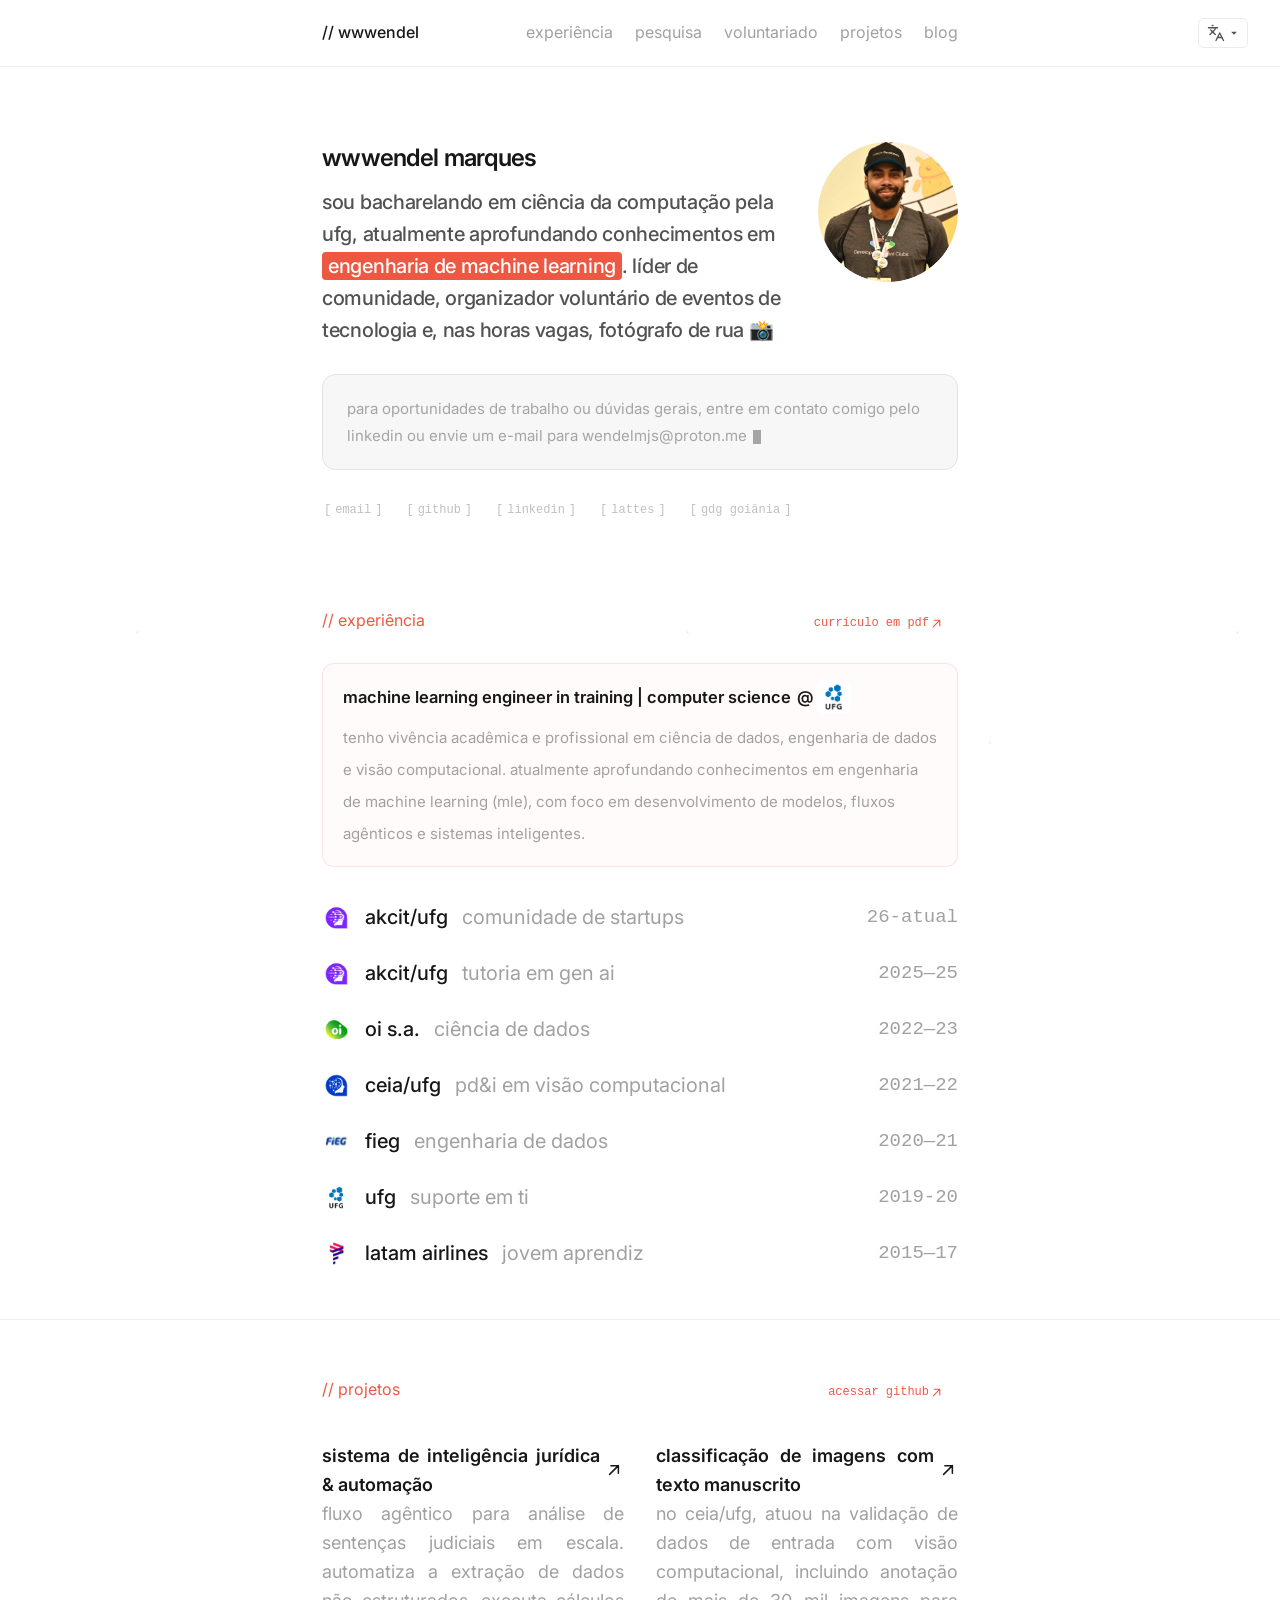
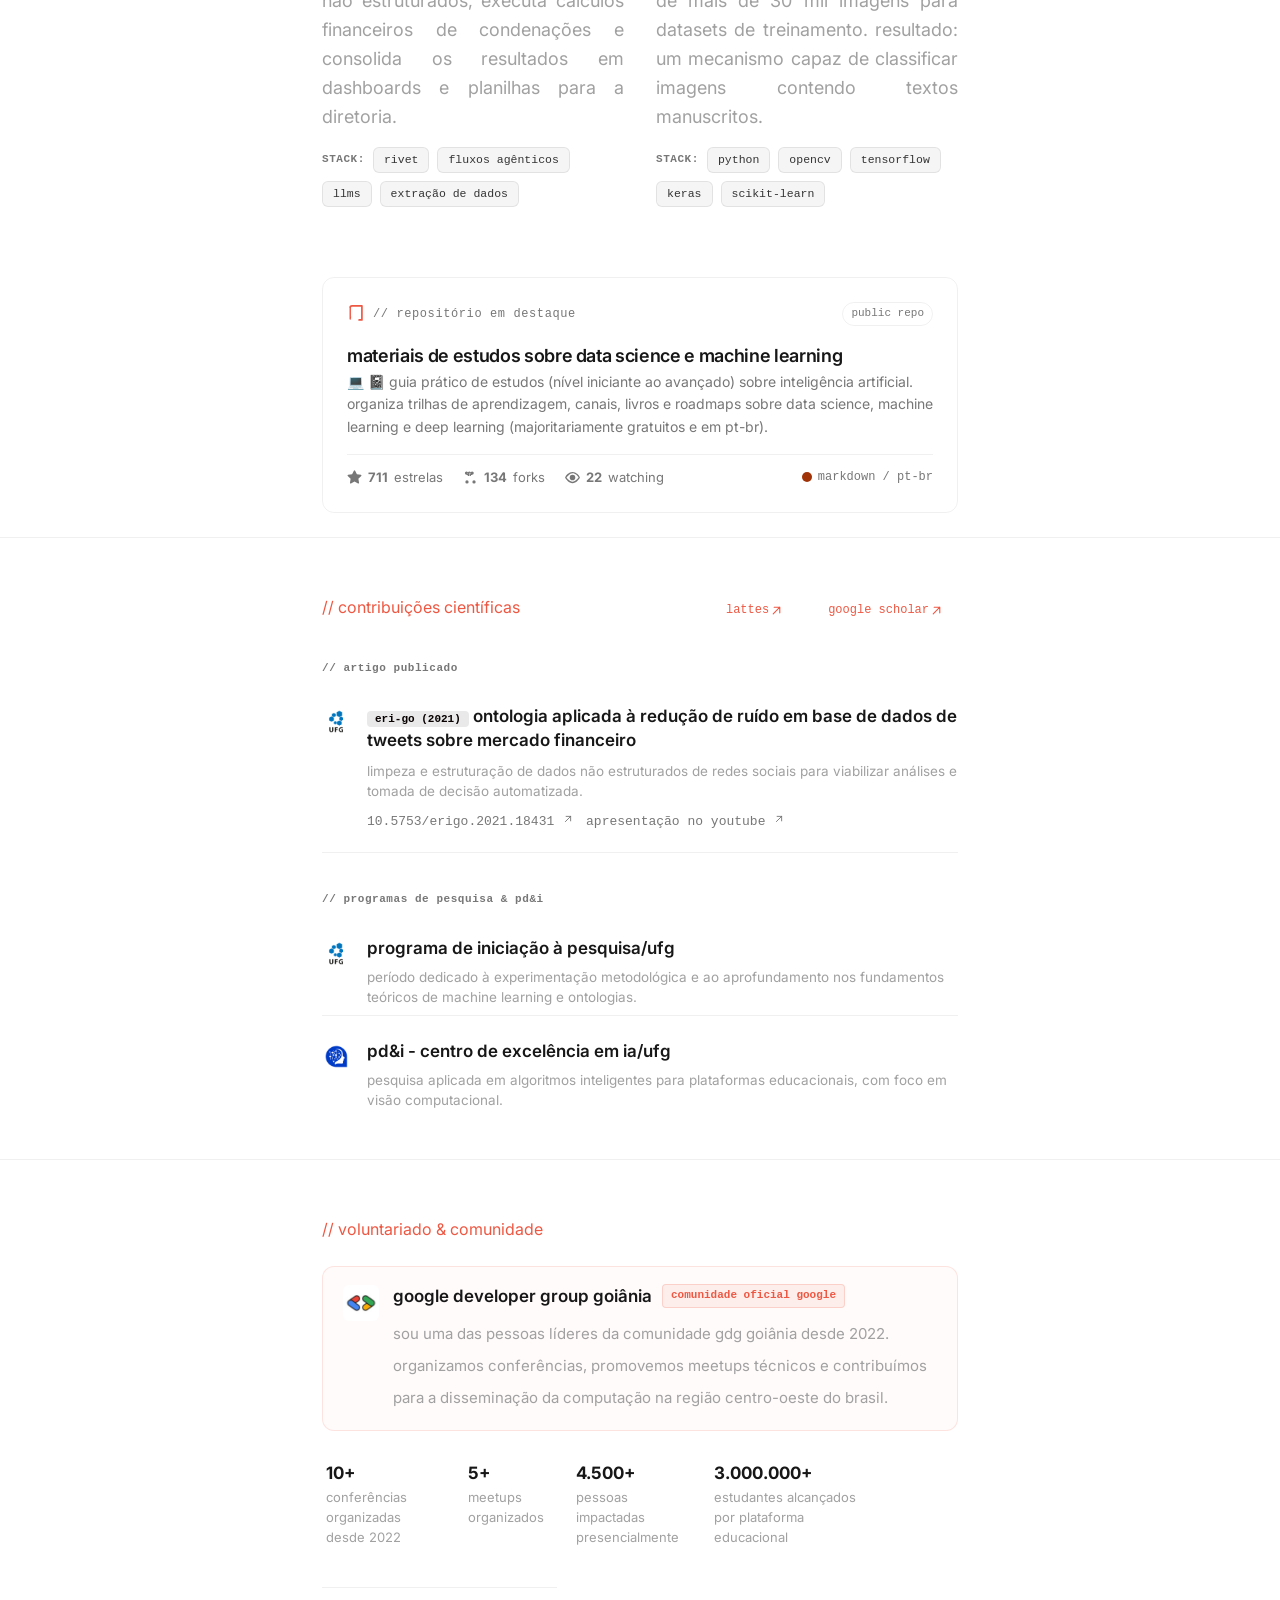
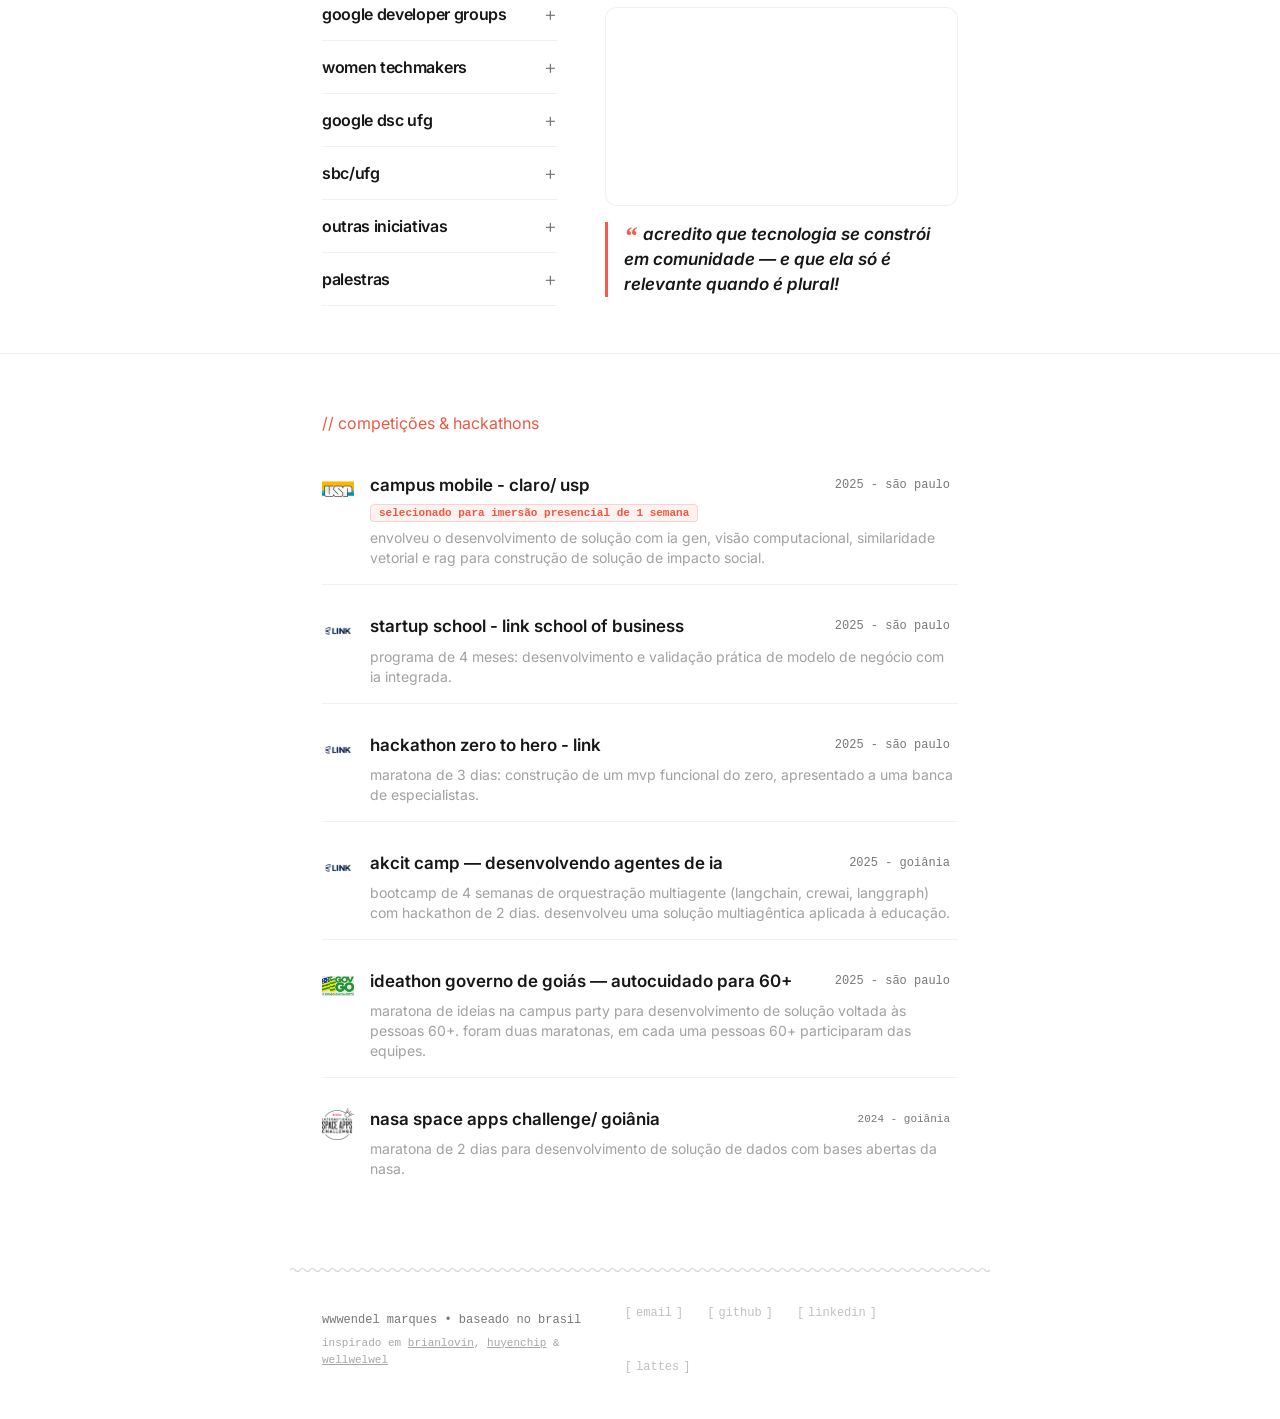
==== commit ddd45f68: "correcoes no menu e alteracoes de desing nas secoes" ====
--- a/index.html
+++ b/index.html
@@ -9,7 +9,7 @@
 <link rel="apple-touch-icon" sizes="180x180" href="apple-touch-icon.png">
 <link rel="manifest" href="site.webmanifest"><link rel="preconnect" href="https://fonts.googleapis.com">
 <link href="https://fonts.googleapis.com/css2?family=Inter:wght@400;500;600;700;800&family=JetBrains+Mono:wght@400;500;700;800&family=IBM+Plex+Mono:wght@400;500;600&display=swap" rel="stylesheet">
-<link rel="stylesheet" href="styles.css">
+<link rel="stylesheet" href="styles.css?v=3">
 </head>
 <body class="home-page">
 
@@ -102,7 +102,7 @@
     <h1 class="intro-title" style="font-size: 24px; font-weight: 600; color: #171717; color: lab(7.78201 -0.0000149012 0); font-family: 'Inter', sans-serif; margin: 0 0 24px 0; letter-spacing:-0.03em; line-height: 32px; text-align: left;">
       wwwendel marques
       <span class="intro-description" data-i18n="hero.desc" data-i18n-html="true" style="display: block; color: #525252; color: lab(34.924 0 0); font-weight: 500; font-size: 24px; line-height: 32px; letter-spacing: -0.015em; font-family: 'Inter', sans-serif; margin-top: 12px;">
-      sou bacharelando em <span style="background: #ee5843; color: #ffffff !important; padding: 2px 6px; border-radius: 4px; font-weight: 500;">ciência da computação</span> pela ufg, atualmente aprofundando conhecimentos em <span style="background: #ee5843; color: #ffffff !important; padding: 2px 6px; border-radius: 4px; font-weight: 500;">engenharia de machine learning</span>. líder de comunidade, organizador voluntário de eventos de tecnologia e, nas horas vagas, fotógrafo de rua 📸
+      sou bacharelando em ciência da computação pela ufg, atualmente aprofundando conhecimentos em <span style="background: #ee5843; color: #ffffff !important; padding: 2px 6px; border-radius: 4px; font-weight: 500;">engenharia de machine learning</span>. líder de comunidade, organizador voluntário de eventos de tecnologia e, nas horas vagas, fotógrafo de rua 📸
       </span>
     </h1>
     
@@ -143,6 +143,15 @@
         <path d="M4.5 11.5L11.5 4.5M11.5 4.5H5.5M11.5 4.5V10.5" stroke="currentColor" stroke-width="1.2" stroke-linecap="round" stroke-linejoin="round"/>
       </svg></a>
     </div>
+
+    <!-- Resumo Profissional (Card no mesmo estilo do GDG - sem logo e sem badge) -->
+    <div class="exp-summary-card" style="margin-top: 16px; margin-bottom: 24px; padding: 16px 20px; background: rgba(238, 88, 67, 0.025); border: 1px solid rgba(238, 88, 67, 0.15); border-radius: 12px;">
+      <div style="display: flex; justify-content: space-between; align-items: center; flex-wrap: wrap; gap: 8px;">
+        <span style="font-family: 'Inter', sans-serif; font-size: 16.5px; font-weight: 600; color: #171717; display: inline-flex; align-items: center; gap: 6px; flex-wrap: wrap;" data-i18n="exp.summary.title" data-i18n-html="true">Machine Learning Engineer in Training | Computer Science <span style="white-space: nowrap; display: inline-flex; align-items: center; gap: 4px;">@ <img src="logos/logo_ufg.png" alt="UFG" style="height: 34px; width: auto; vertical-align: middle; display: inline-block; border-radius: 6px;"></span></span>
+      </div>
+      <span class="contrib-desc" style="margin-top: 8px; display: block; font-size: 13.5px; line-height: 21px; color: #525252;" data-i18n="exp.summary.desc">Tenho vivência acadêmica e profissional em Ciência de Dados, Engenharia de Dados e Visão Computacional. Atualmente aprofundando conhecimentos em Engenharia de Machine Learning (MLE), com foco em desenvolvimento de modelos, fluxos agênticos e sistemas inteligentes.</span>
+    </div>
+
     <div class="minimal-list">
       
       <!-- Item 1 -->
@@ -155,16 +164,6 @@
         <div class="minimal-date">26-<span data-i18n="exp.date.present">atual</span></div>
       </div>
 
-      <!-- Item GDG -->
-      <div class="minimal-row">
-        <div class="minimal-left">
-          <div class="minimal-icon"><img src="logos/logo_gdg.png" alt="gdg"></div>
-          <span class="minimal-title" data-i18n="exp.gdg.title">gdg goiânia (voluntariado)</span>
-          <span class="minimal-role" data-i18n="exp.gdg.role">gerente de comunidade</span>
-        </div>
-        <div class="minimal-date">22-<span data-i18n="exp.date.present">atual</span></div>
-      </div>
-
       <!-- Item 2 -->
       <div class="minimal-row">
         <div class="minimal-left">
@@ -237,7 +236,7 @@
       </div> -->
     </div>
   </div>
-
+</section>
 
 <!-- PROJETOS -->
 <section class="gh-section" id="projetos">
@@ -321,8 +320,7 @@
 
       <div class="repo-card-body">
         <h3 class="repo-card-title">
-          <a href="https://github.com/wendelmarques/materiais-de-estudos-sobre-data-science-deep-machine-learning" target="_blank" data-i18n="repo.title">
-            materiais-de-estudos-sobre-data-science-deep-machine-learning
+          <a href="https://github.com/wendelmarques/materiais-de-estudos-sobre-data-science-deep-machine-learning" target="_blank" data-i18n="repo.title">materiais de estudos sobre data science e machine learning
             <svg class="link-arrow" width="16" height="16" viewBox="0 0 16 16" fill="none" xmlns="http://www.w3.org/2000/svg">
               <path d="M4.5 11.5L11.5 4.5M11.5 4.5H5.5M11.5 4.5V10.5" stroke="currentColor" stroke-width="1.2" stroke-linecap="round" stroke-linejoin="round"/>
             </svg>
@@ -442,11 +440,22 @@
 <section class="gh-section" id="voluntariado">
   <div class="wrap">
     <h2 class="section-label" data-i18n="sec.volunteering">// VOLUNTARIADO &amp; comunidade</h2>
+    
+    <!-- Item GDG Goiânia (Liderança de Comunidade - Card Voluntariado) -->
+    <div class="vol-community-card" style="margin-top: 16px; margin-bottom: 24px; padding: 16px 20px; background: rgba(238, 88, 67, 0.025); border: 1px solid rgba(238, 88, 67, 0.15); border-radius: 12px; display: flex; gap: 14px; align-items: flex-start;">
+      <div class="minimal-icon" style="width: 36px; height: 36px; flex-shrink: 0; margin-top: 2px;"><img src="logos/logo_gdg.png" alt="gdg"></div>
+      <div style="flex: 1;">
+        <div style="display: flex; justify-content: space-between; align-items: center; flex-wrap: wrap; gap: 8px;">
+          <div style="display: flex; align-items: center; gap: 10px; flex-wrap: wrap;">
+            <span style="font-family: 'Inter', sans-serif; font-size: 17px; font-weight: 600; color: #171717;" data-i18n="exp.gdg.title">Google Developer Group Goiânia</span>
+            <span style="font-family: 'Consolas', monospace; font-size: 11px; padding: 2px 8px; border-radius: 4px; background: rgba(238, 88, 67, 0.08); color: #ee5843; border: 1px solid rgba(238, 88, 67, 0.2); font-weight: 600;" data-i18n="exp.gdg.badge">Comunidade Oficial Google</span>
+          </div>
+        </div>
+        <span class="contrib-desc" style="margin-top: 8px; display: block; font-size: 13.5px; line-height: 21px; color: #525252;" data-i18n="exp.gdg.desc">Sou uma das pessoas líderes da comunidade GDG Goiânia desde 2022. Organizamos conferências, promovemos meetups técnicos e contribuímos para a disseminação da computação na região Centro-Oeste do Brasil.</span>
+      </div>
+    </div>
+
     <div style="margin-bottom: 32px;">
-        <blockquote class="vol-blockquote" style="font-family: 'Inter', sans-serif; font-weight: 600; font-size: 17px; line-height: 25px; font-style: italic; color: rgb(23, 23, 23); margin: 0 0 16px 0; border-left: 3px solid #f9594a; padding-left: 16px; position: relative;" data-i18n="vol.hero">
-          Acredito que tecnologia se constrói em comunidade — e que ela só é relevante quando é plural!
-        </blockquote>
-      
       <div class="gh-feature-box" style="margin: 16px 0; max-width: 540px;">
         <div class="metrics-window" style="gap: 32px;">
           <div class="metric-item">
@@ -665,10 +674,17 @@
 
       </div>
 
-      <!-- Right side: Image/Video preview -->
-      <div class="accordion-preview">
-        <img id="acc-preview-img" src="images/slides/1.jpg" alt="Preview de Evento" data-i18n-attr="alt:vol.preview.alt" onerror="this.src='https://placehold.co/800x600/170b2c/d7b8ff?text=Foto'">
-        <iframe id="acc-preview-video" src="" title="Preview de Evento" data-i18n-attr="title:vol.preview.alt" frameborder="0" allow="accelerometer; autoplay; clipboard-write; encrypted-media; gyroscope; picture-in-picture; web-share" referrerpolicy="strict-origin-when-cross-origin" allowfullscreen style="display: none;"></iframe>
+      <!-- Right side: Image/Video preview & Quote directly underneath photo -->
+      <div class="acc-right-column" style="display: flex; flex-direction: column; gap: 16px; flex: 1;">
+        <div class="accordion-preview">
+          <img id="acc-preview-img" src="images/slides/1.jpg" alt="Preview de Evento" data-i18n-attr="alt:vol.preview.alt" onerror="this.src='https://placehold.co/800x600/170b2c/d7b8ff?text=Foto'" style="display: none;">
+          <iframe id="acc-preview-video" src="https://www.youtube.com/embed/Wq3UHWne1_0" title="Preview de Evento" data-i18n-attr="title:vol.preview.alt" frameborder="0" allow="accelerometer; autoplay; clipboard-write; encrypted-media; gyroscope; picture-in-picture; web-share" referrerpolicy="strict-origin-when-cross-origin" allowfullscreen style="display: block;"></iframe>
+        </div>
+
+        <!-- Frase manifesto (Blockquote) posicionada EXATAMENTE DEBAIXO DA FOTO -->
+        <blockquote class="vol-blockquote" style="font-family: 'Inter', sans-serif; font-weight: 600; font-size: 15px; line-height: 23px; font-style: italic; color: rgb(23, 23, 23); margin: 0; border-left: 3px solid #f9594a; padding-left: 14px; position: relative;" data-i18n="vol.hero">
+          Acredito que tecnologia se constrói em comunidade — e que ela só é relevante quando é plural!
+        </blockquote>
       </div>
     </div>
   </div>
@@ -689,7 +705,7 @@
             <span class="comp-title" style="font-family: 'Inter', sans-serif; font-size: 17px; font-weight: 600; color: var(--text-bright);">Campus Mobile - Claro/ USP</span>
             <span class="comp-date badge-ano-local" style="font-family: 'Consolas', monospace; font-size: 12px; padding: 2px 8px; border-radius: 4px; background: rgba(255, 255, 255, 0.06); color: var(--muted);">2025 - são paulo</span>
           </div>
-          <span class="comp-badge" style="font-family: 'Consolas', monospace; font-size: 12px; padding: 2px 8px; border-radius: 4px; background: #e6bdbb; color: #ff6159;" data-i18n="comp.usp.badge">selecionado para imersão presencial de 1 semana</span><span class="contrib-desc" style="margin-top: 6px; display: block;" data-i18n="comp.usp.desc">Envolveu o desenvolvimento solução com IA GEN, visão computacional, similaridade vetorial e RAG para construção de solução de impacto social.</span>
+          <span class="comp-badge" style="font-family: 'Consolas', monospace; font-size: 11px; padding: 2px 8px; border-radius: 4px; background: rgba(238, 88, 67, 0.08); color: #ee5843; border: 1px solid rgba(238, 88, 67, 0.2); font-weight: 600;" data-i18n="comp.usp.badge">selecionado para imersão presencial de 1 semana</span><span class="contrib-desc" style="margin-top: 6px; display: block;" data-i18n="comp.usp.desc">Envolveu o desenvolvimento solução com IA GEN, visão computacional, similaridade vetorial e RAG para construção de solução de impacto social.</span>
         </div>
       </div>
 
--- a/styles.css
+++ b/styles.css
@@ -1463,6 +1463,7 @@
   border-bottom: 1px solid var(--line);
 }
 .gh-section:last-child,
+#projetos,
 #competicoes {
   border-bottom: none !important;
   padding-bottom: 10px !important;
@@ -2376,7 +2377,7 @@
   font-family: 'Inter', sans-serif;
   font-size: 18px;
   font-weight: 600;
-  color: #ee5843;
+  color: var(--text-bright);
   text-decoration: none;
   display: inline-flex;
   align-items: center;
@@ -2988,3 +2989,193 @@
 span[data-i18n="hero.cta"] {
   font-family: 'Inter', sans-serif !important;
 }
+
+/* Ensure expanded floating photo is always 100% on top of ALL text, headers, and content */
+.floating-photo.is-expanded {
+  z-index: 999999999 !important;
+}
+
+.photo-particles.has-expanded {
+  z-index: 999999999 !important;
+  overflow: visible !important;
+}
+
+/* ============================================================
+   GLOBAL PHOTO LIGHTBOX (Body Portal for 100% z-index dominance)
+   ============================================================ */
+.global-photo-lightbox {
+  display: none;
+  position: fixed !important;
+  top: 0 !important;
+  left: 0 !important;
+  right: 0 !important;
+  bottom: 0 !important;
+  width: 100vw !important;
+  height: 100vh !important;
+  background: rgba(0, 0, 0, 0.75) !important;
+  backdrop-filter: blur(8px) !important;
+  -webkit-backdrop-filter: blur(8px) !important;
+  z-index: 999999999 !important;
+  align-items: center !important;
+  justify-content: center !important;
+}
+
+.global-photo-lightbox.active {
+  display: flex !important;
+}
+
+.global-photo-lightbox .lightbox-content {
+  position: relative !important;
+  max-width: 90vw !important;
+  max-height: 85vh !important;
+  display: flex !important;
+  align-items: center !important;
+  justify-content: center !important;
+}
+
+.global-photo-lightbox .lightbox-content img {
+  max-width: 90vw !important;
+  max-height: 85vh !important;
+  width: auto !important;
+  height: auto !important;
+  border-radius: 12px !important;
+  box-shadow: 0 24px 60px rgba(0,0,0,0.5) !important;
+  border: 1px solid rgba(255,255,255,0.15) !important;
+  object-fit: contain !important;
+}
+
+.global-photo-lightbox .lightbox-close-btn {
+  position: absolute !important;
+  top: -16px !important;
+  right: -16px !important;
+  width: 36px !important;
+  height: 36px !important;
+  background: #ffffff !important;
+  color: #171717 !important;
+  border: none !important;
+  border-radius: 50% !important;
+  font-size: 24px !important;
+  line-height: 1 !important;
+  display: flex !important;
+  align-items: center !important;
+  justify-content: center !important;
+  cursor: pointer !important;
+  box-shadow: 0 4px 16px rgba(0,0,0,0.3) !important;
+  z-index: 1000000000 !important;
+  transition: transform 0.15s ease !important;
+}
+
+.global-photo-lightbox .lightbox-close-btn:hover {
+  transform: scale(1.1) !important;
+}
+
+/* ============================================================
+   STICKY NAVBAR MASTER OVERRIDE (Always visible on scroll)
+   ============================================================ */
+nav {
+  position: fixed !important;
+  top: 0 !important;
+  left: 0 !important;
+  right: 0 !important;
+  width: 100% !important;
+  z-index: 100000 !important;
+  background: rgba(255, 255, 255, 0.94) !important;
+  backdrop-filter: blur(18px) saturate(140%) !important;
+  -webkit-backdrop-filter: blur(18px) saturate(140%) !important;
+  border-bottom: 1px solid var(--line) !important;
+}
+
+/* Espaçamento no topo do body para o conteúdo não ficar escondido atrás do menu fixo */
+body {
+  padding-top: 60px !important;
+}
+
+/* Premium Glassmorphic Lightbox Navigation Buttons in Accent Orange */
+.global-photo-lightbox .lightbox-close-btn {
+  position: absolute !important;
+  top: -24px !important;
+  right: -24px !important;
+  width: 44px !important;
+  height: 44px !important;
+  background: rgba(238, 88, 67, 0.85) !important;
+  color: #ffffff !important;
+  border: 1px solid rgba(255, 255, 255, 0.3) !important;
+  border-radius: 50% !important;
+  display: flex !important;
+  align-items: center !important;
+  justify-content: center !important;
+  cursor: pointer !important;
+  backdrop-filter: blur(12px) !important;
+  -webkit-backdrop-filter: blur(12px) !important;
+  z-index: 1000000000 !important;
+  box-shadow: 0 8px 24px rgba(238, 88, 67, 0.4) !important;
+  transition: all 0.25s cubic-bezier(0.16, 1, 0.3, 1) !important;
+}
+
+.global-photo-lightbox .lightbox-close-btn:hover {
+  background: #ffffff !important;
+  color: #ee5843 !important;
+  transform: scale(1.1) rotate(90deg) !important;
+  box-shadow: 0 12px 30px rgba(255, 255, 255, 0.4) !important;
+}
+
+.global-photo-lightbox .lightbox-arrow-btn {
+  position: absolute !important;
+  top: 50% !important;
+  transform: translateY(-50%) !important;
+  width: 52px !important;
+  height: 52px !important;
+  background: rgba(238, 88, 67, 0.85) !important;
+  color: #ffffff !important;
+  border: 1px solid rgba(255, 255, 255, 0.3) !important;
+  border-radius: 50% !important;
+  display: flex !important;
+  align-items: center !important;
+  justify-content: center !important;
+  cursor: pointer !important;
+  backdrop-filter: blur(12px) !important;
+  -webkit-backdrop-filter: blur(12px) !important;
+  z-index: 1000000000 !important;
+  box-shadow: 0 8px 24px rgba(238, 88, 67, 0.4) !important;
+  transition: all 0.25s cubic-bezier(0.16, 1, 0.3, 1) !important;
+  user-select: none !important;
+}
+
+.global-photo-lightbox .lightbox-arrow-btn:hover {
+  background: #ffffff !important;
+  color: #ee5843 !important;
+  transform: translateY(-50%) scale(1.12) !important;
+  box-shadow: 0 12px 30px rgba(255, 255, 255, 0.4) !important;
+}
+
+.global-photo-lightbox .lightbox-arrow-btn:active {
+  transform: translateY(-50%) scale(0.95) !important;
+}
+
+.global-photo-lightbox .lightbox-arrow-btn.prev-btn {
+  left: -28px !important;
+}
+
+.global-photo-lightbox .lightbox-arrow-btn.next-btn {
+  right: -28px !important;
+}
+
+@media (max-width: 768px) {
+  .global-photo-lightbox .lightbox-close-btn {
+    top: 12px !important;
+    right: 12px !important;
+    width: 38px !important;
+    height: 38px !important;
+  }
+  .global-photo-lightbox .lightbox-arrow-btn {
+    width: 44px !important;
+    height: 44px !important;
+  }
+  .global-photo-lightbox .lightbox-arrow-btn.prev-btn {
+    left: 8px !important;
+  }
+  .global-photo-lightbox .lightbox-arrow-btn.next-btn {
+    right: 8px !important;
+  }
+}
+
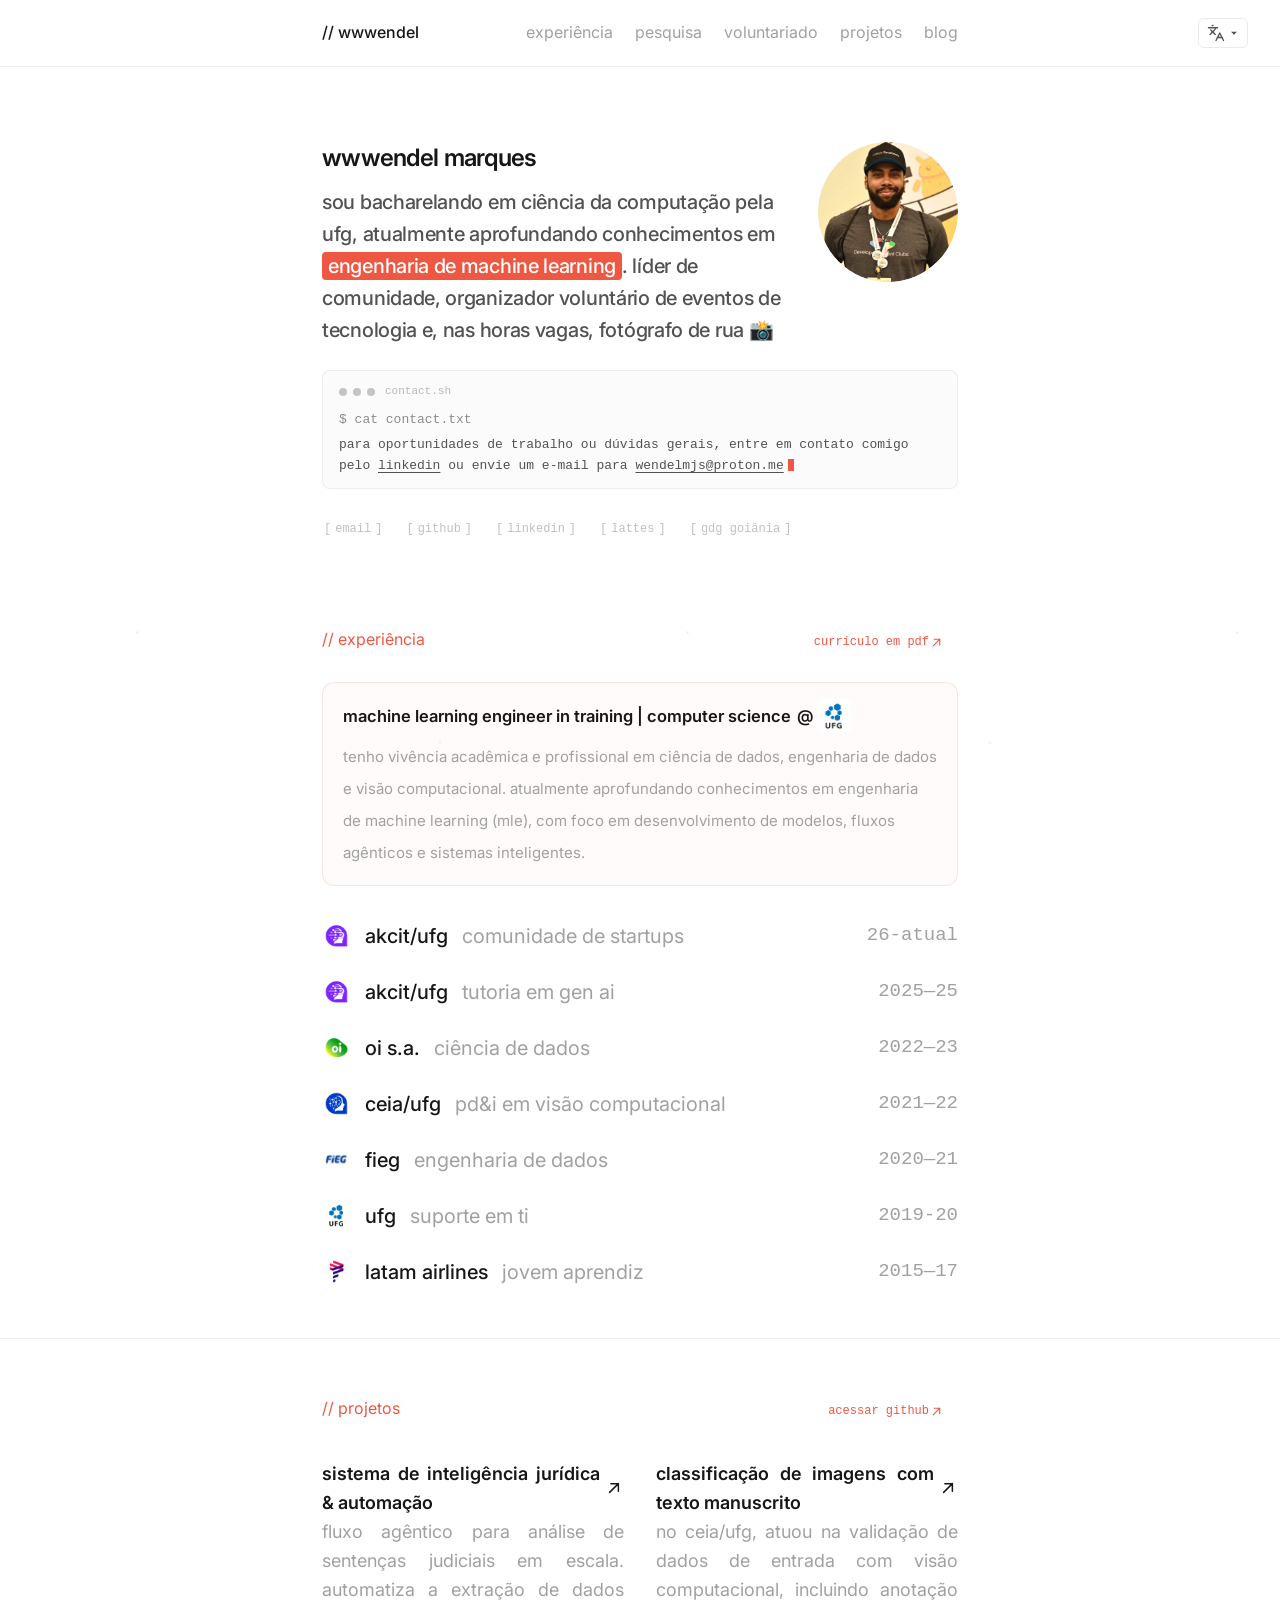
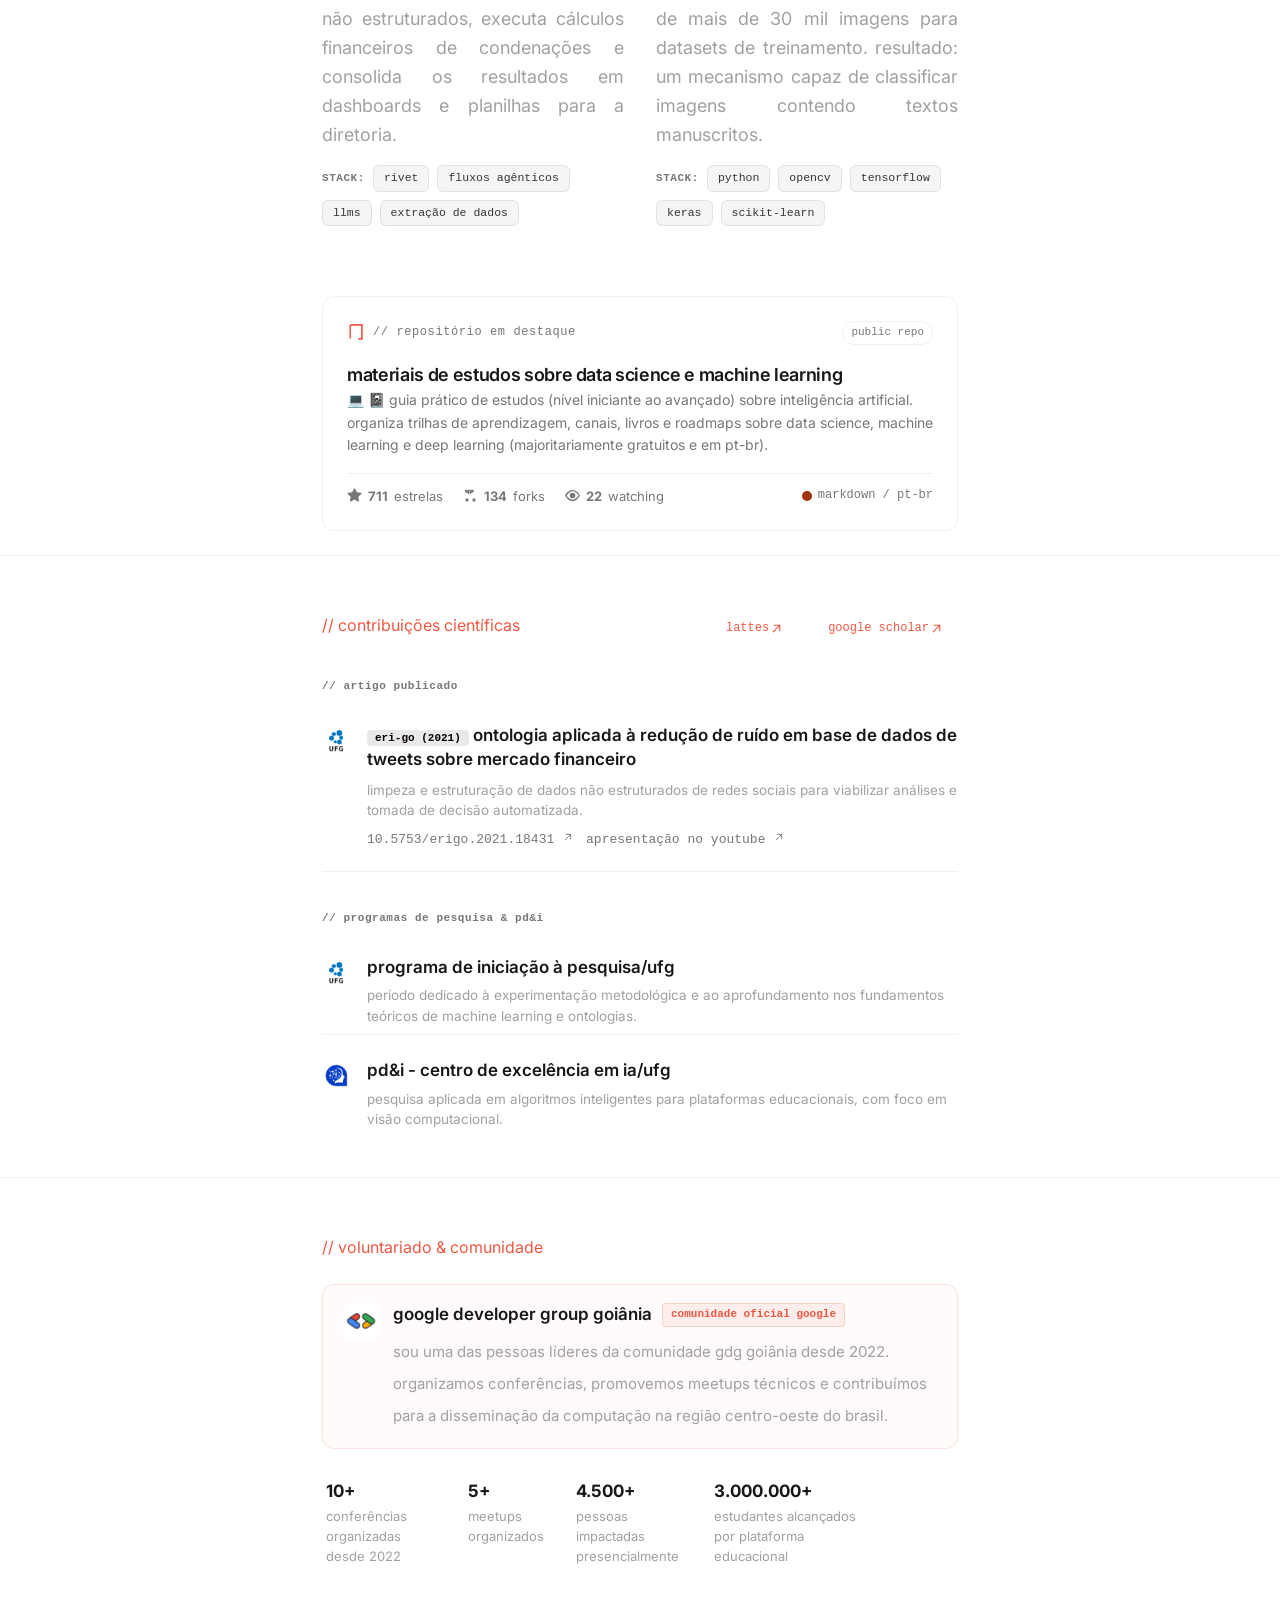
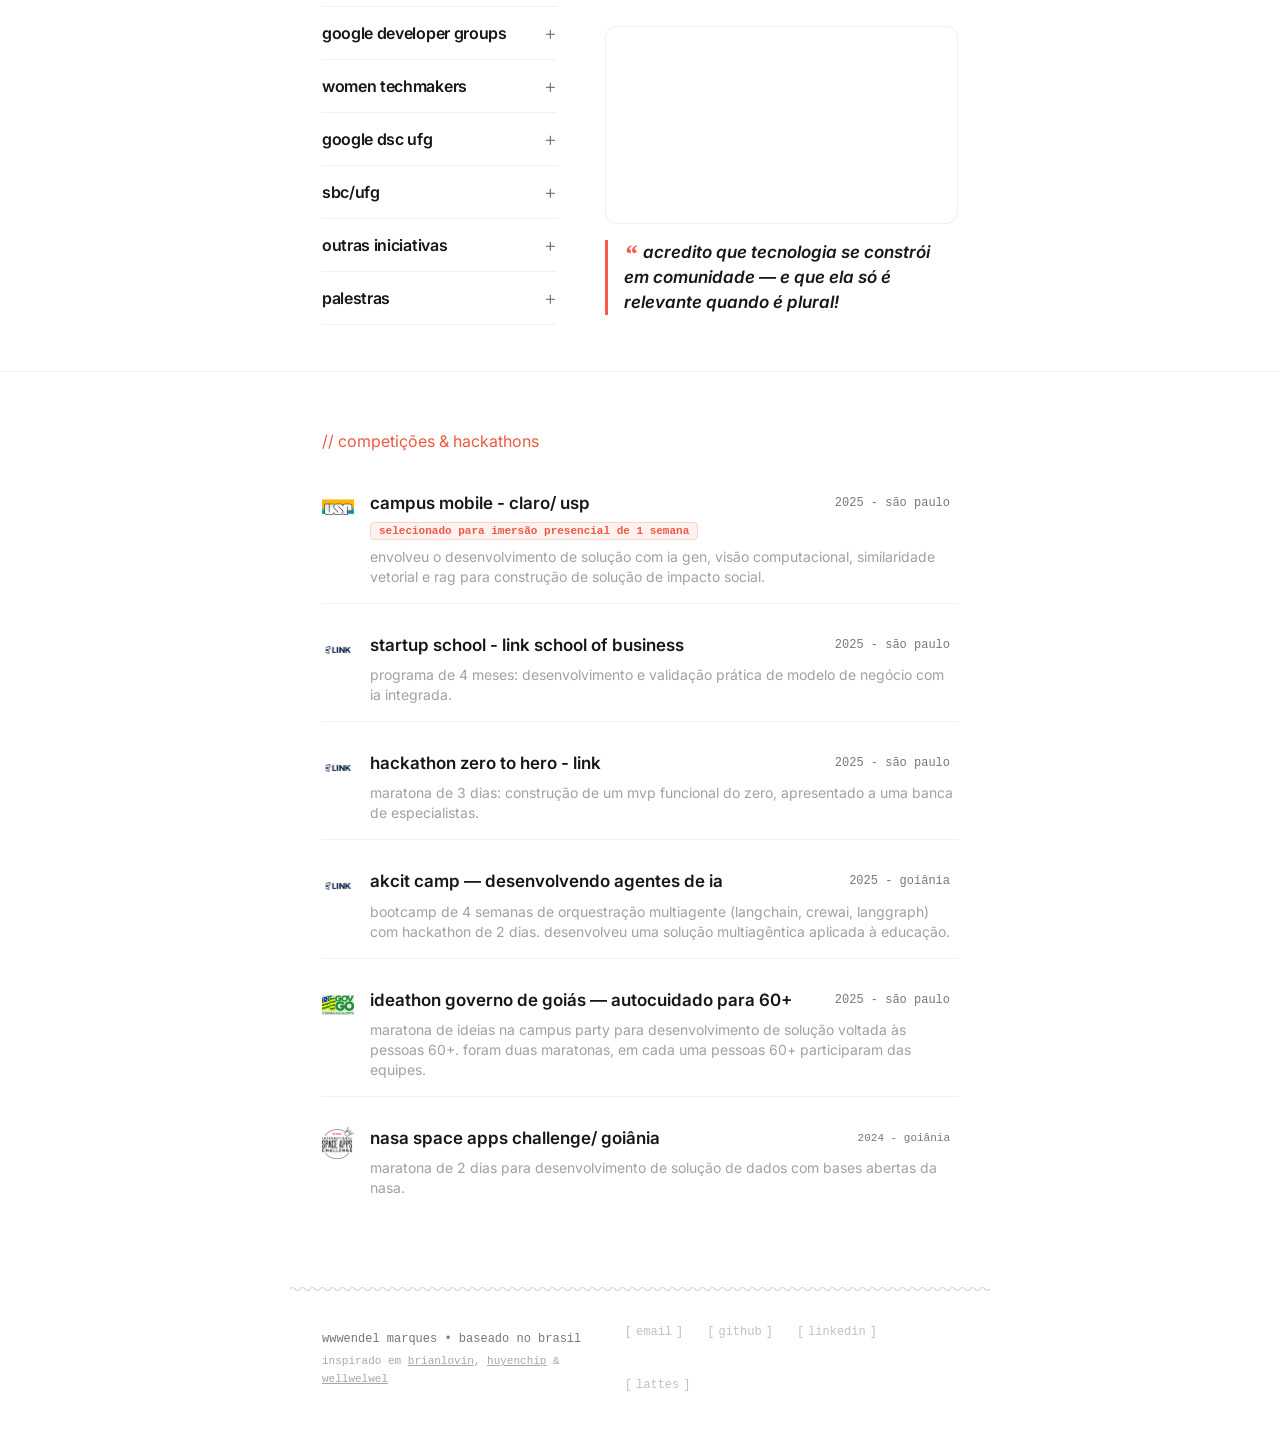
==== commit c71c432f: "correcoes no menu e alteracoes de desing nas secoes" ====
--- a/index.html
+++ b/index.html
@@ -105,11 +105,21 @@
       sou bacharelando em ciência da computação pela ufg, atualmente aprofundando conhecimentos em <span style="background: #ee5843; color: #ffffff !important; padding: 2px 6px; border-radius: 4px; font-weight: 500;">engenharia de machine learning</span>. líder de comunidade, organizador voluntário de eventos de tecnologia e, nas horas vagas, fotógrafo de rua 📸
       </span>
     </h1>
-    
-    <div class="intro-cta" style="margin-top: 28px; padding: 20px 24px; border-radius: 14px; background: rgba(0, 0, 0, 0.03); border: 1px solid rgba(0, 0, 0, 0.08); backdrop-filter: blur(8px); display: flex; align-items: center; justify-content: space-between; gap: 16px; flex-wrap: wrap;">
-     <p class="hero-contact-text" style="font-family: 'Inter', sans-serif; font-size: 15px; line-height: 27px; color: #a1a1a1; margin: 0; text-align: left; opacity: 0.95; cursor: default; user-select: text;" data-i18n="hero.cta" data-i18n-html="true">
-    para oportunidades de trabalho ou dúvidas gerais, entre em contato comigo pelo <a href="https://www.linkedin.com/in/wendelmarques/" target="_blank" rel="noopener noreferrer" class="link-email">linkedin</a> ou envie um e-mail para wendelmjs@proton.me<span class="cursor-blink" style="background: #a1a1a1;"></span>
-  </p>
+    <!-- Terminal Contact Block (Minimal & Subdued) -->
+    <div class="intro-cta-terminal" style="margin-top: 24px; border-radius: 8px; background: rgba(0, 0, 0, 0.015); border: 1px solid var(--line); padding: 12px 16px; font-family: 'Consolas', 'Fira Code', monospace;">
+      <div style="display: flex; align-items: center; gap: 6px; margin-bottom: 8px; opacity: 0.6;">
+        <span style="width: 8px; height: 8px; border-radius: 50%; background: #a1a1a1; display: inline-block;"></span>
+        <span style="width: 8px; height: 8px; border-radius: 50%; background: #a1a1a1; display: inline-block;"></span>
+        <span style="width: 8px; height: 8px; border-radius: 50%; background: #a1a1a1; display: inline-block;"></span>
+        <span style="font-size: 11px; color: #8c8c8c; margin-left: 4px; font-weight: 400;">contact.sh</span>
+      </div>
+      <div style="font-size: 13px; line-height: 21px; color: #525252;">
+        <span style="color: #8c8c8c; font-weight: 500; user-select: none;">$ cat contact.txt</span>
+        <div style="margin-top: 4px; color: #525252;" data-i18n="hero.cta" data-i18n-html="true">
+          para oportunidades de trabalho ou dúvidas gerais, entre em contato comigo pelo <a href="https://www.linkedin.com/in/wendelmarques/" target="_blank" rel="noopener noreferrer" style="color: #525252; text-decoration: underline; text-underline-offset: 3px;">linkedin</a> ou envie um e-mail para <a href="mailto:wendelmjs@proton.me" style="color: #525252; text-decoration: underline; text-underline-offset: 3px;">wendelmjs@proton.me</a><span class="cursor-blink" style="background: #ee5843; width: 6px; height: 12px; display: inline-block; vertical-align: middle; margin-left: 4px;"></span>
+        </div>
+      </div>
+    </div>
     </div>
   
   <!-- <div class="row-main"><span class="title">vamos conversar?</span></div> -->
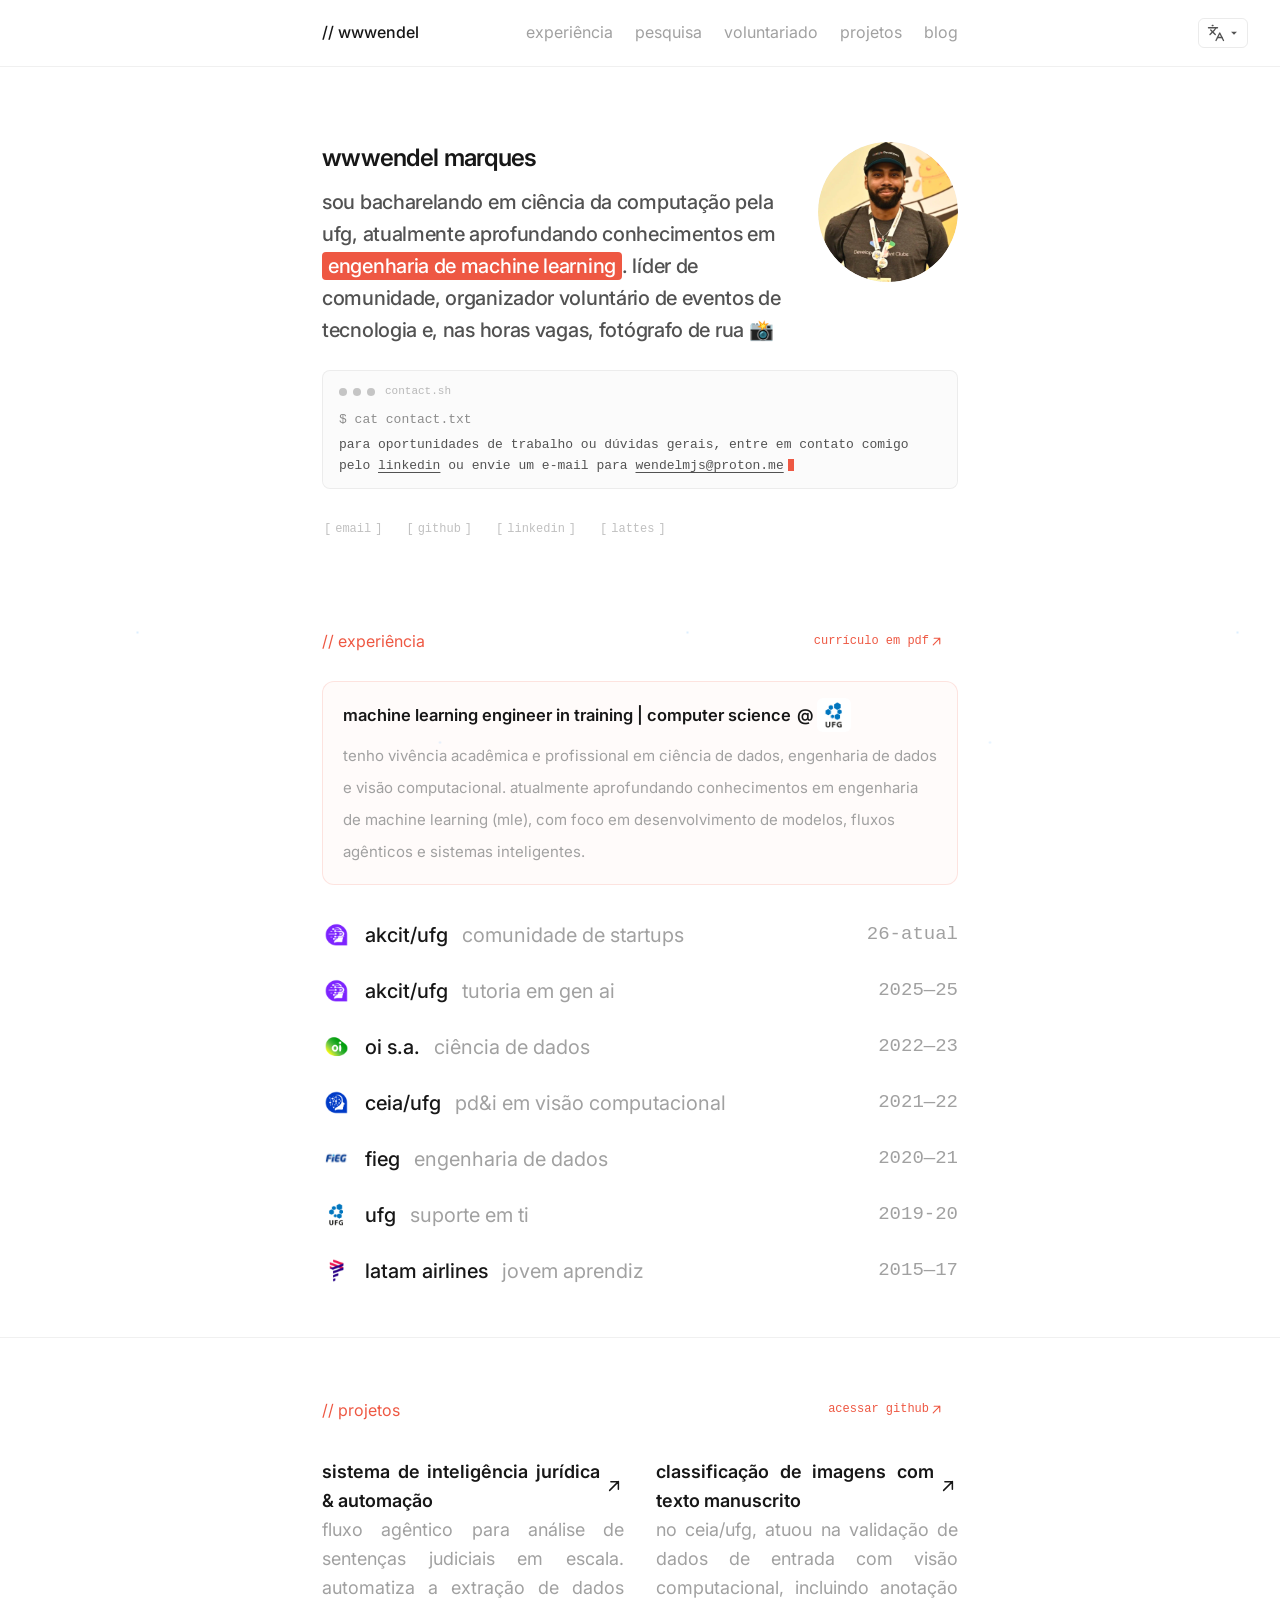
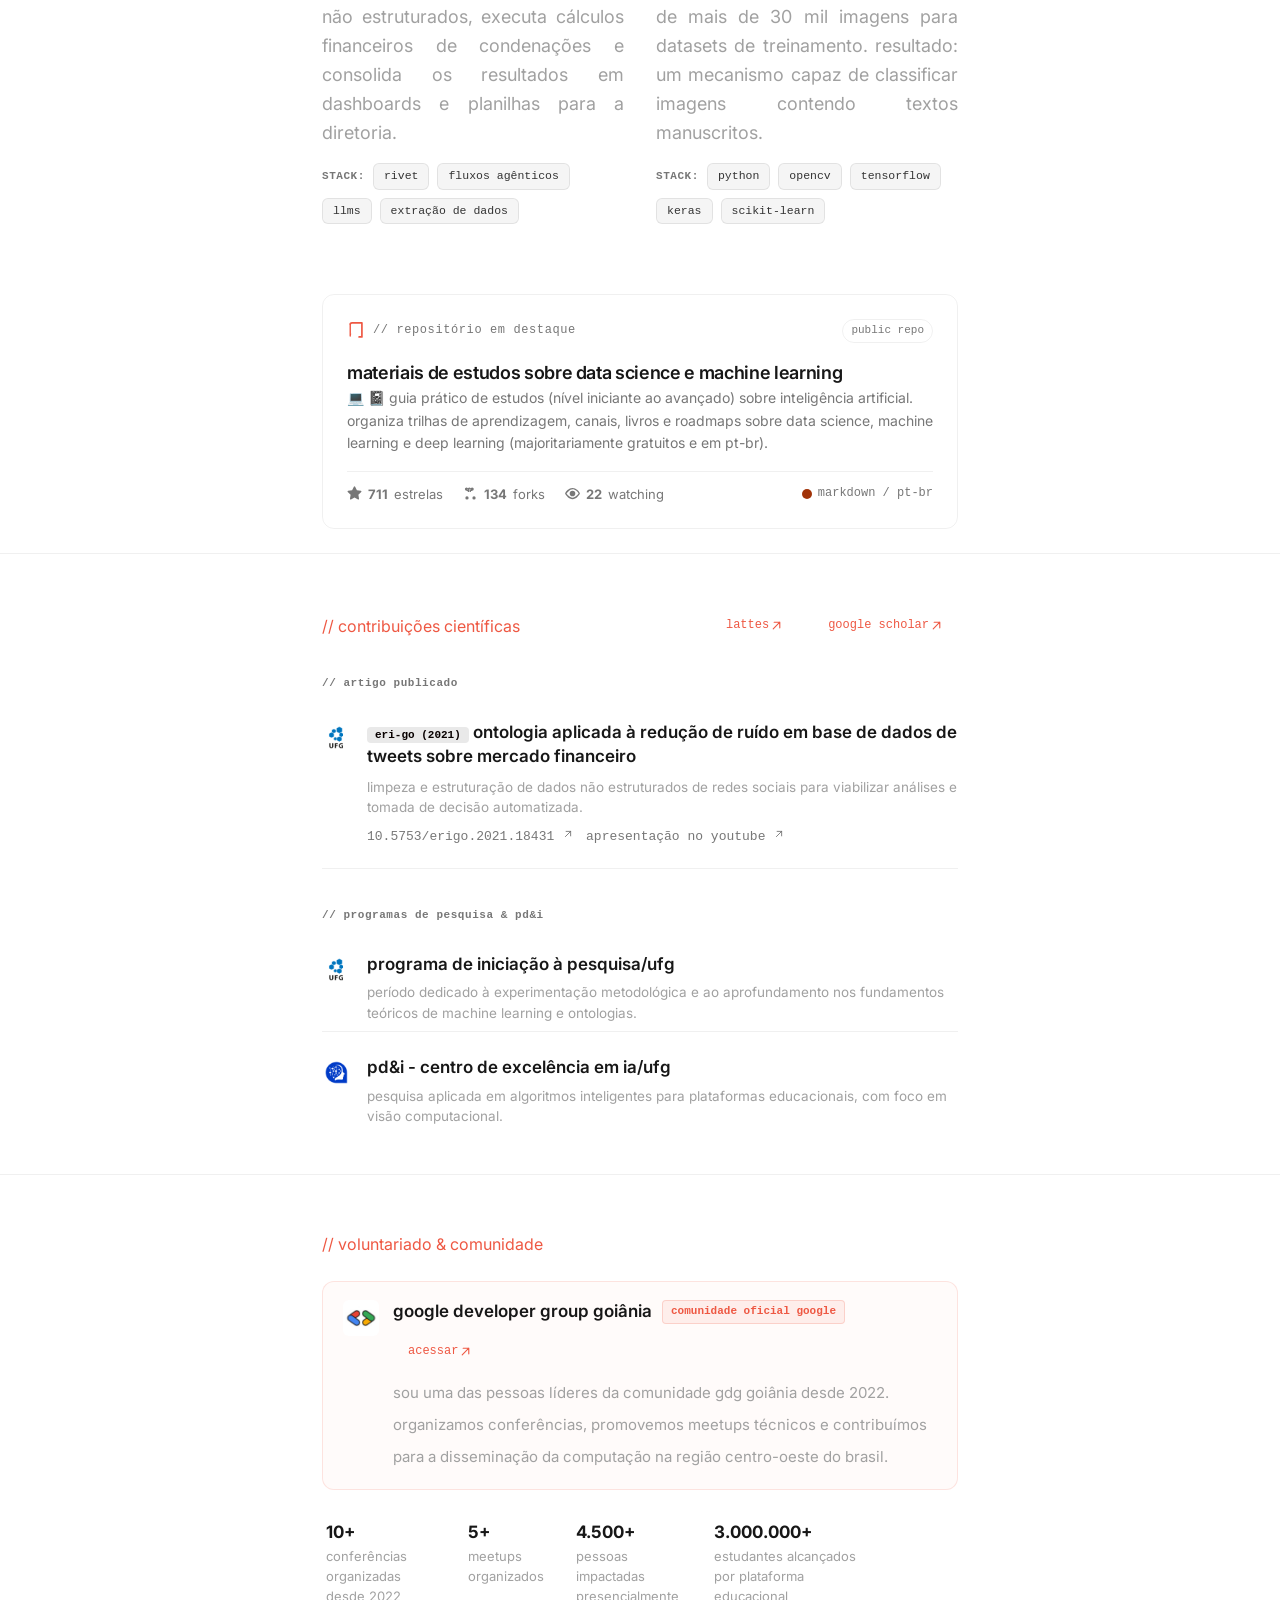
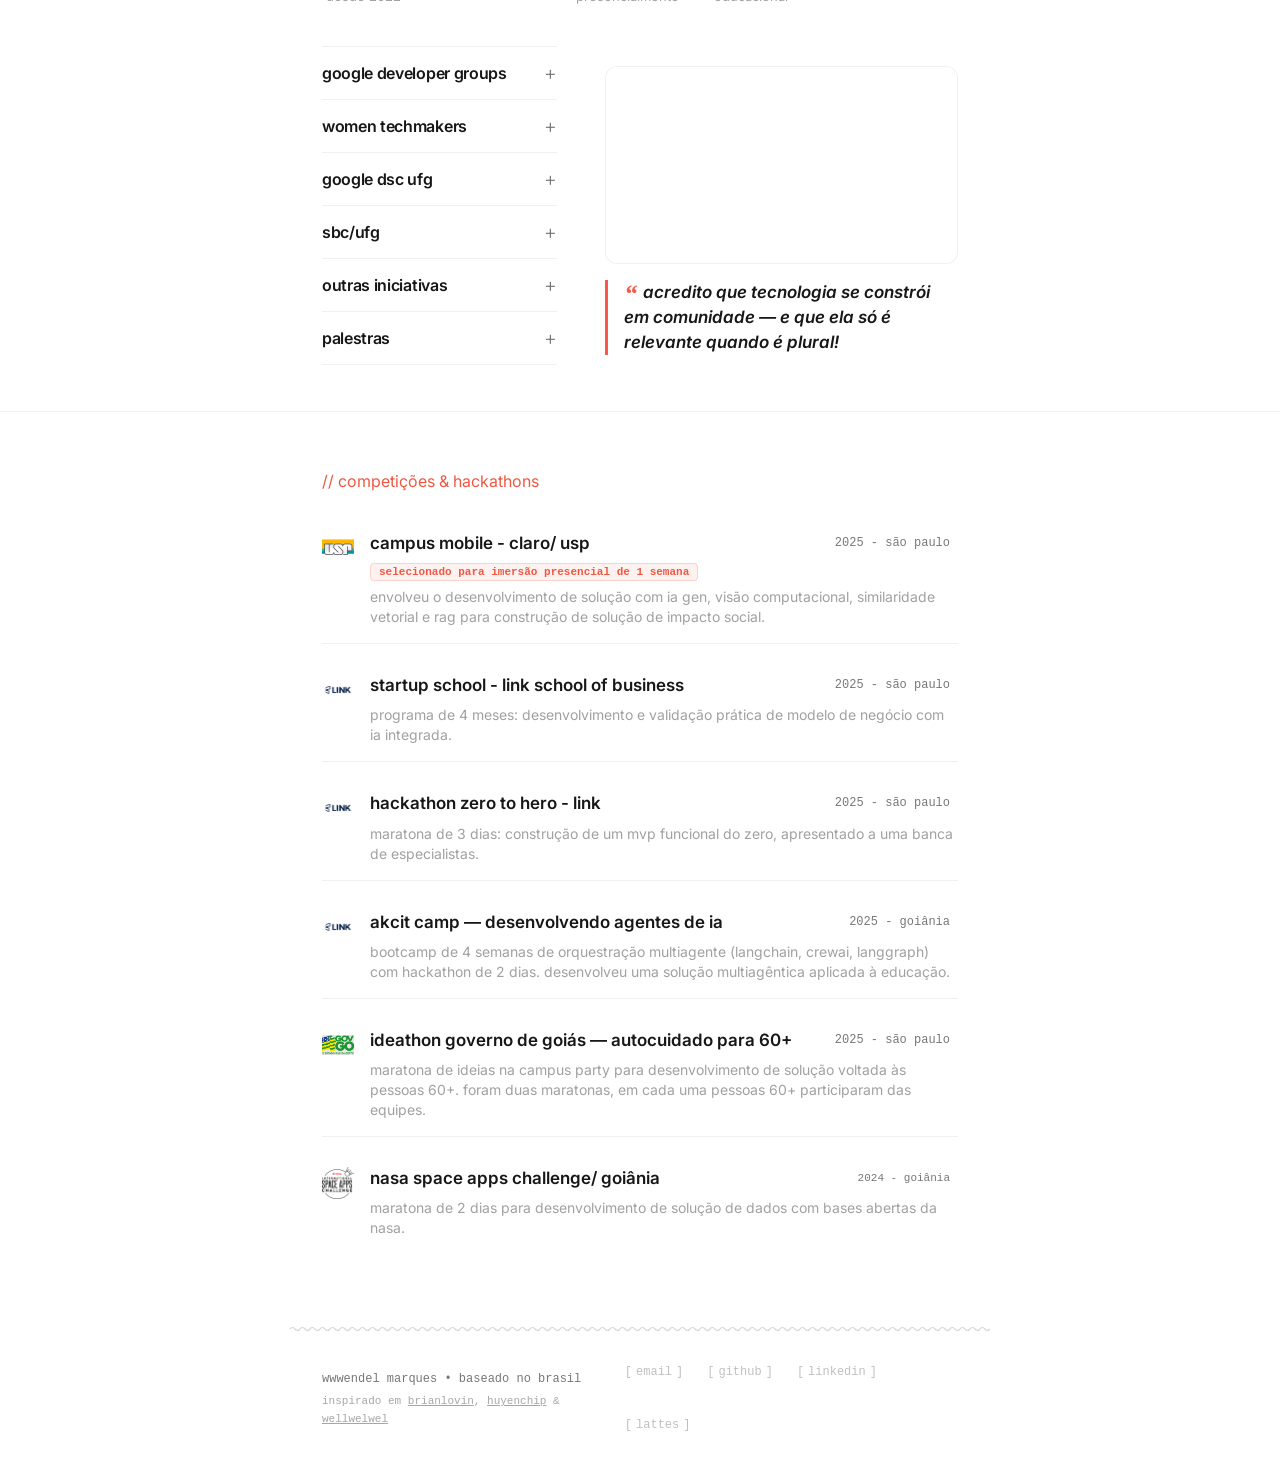
==== commit bc676e25: "correcoes foto intro" ====
--- a/index.html
+++ b/index.html
@@ -135,7 +135,6 @@
      <a href="https://github.com/wendelmarques" target="_blank" class="link-github">github</a>
      <a href="https://www.linkedin.com/in/wendelmarques/" target="_blank" class="link-linkedin">linkedin</a>
      <a href="https://lattes.cnpq.br/6404122317003520" target="_blank" class="link-lattes">lattes</a>
-     <a href="http://instagram.com/gdg_goiania/" target="_blank" class="link-gdg"><span class="l-y">g</span><span class="l-g">d</span><span class="l-r">g</span>&nbsp;<span class="l-b">g</span><span class="l-y">o</span><span class="l-r">i</span><span class="l-g">â</span><span class="l-b">n</span><span class="l-y">i</span><span class="l-r">a</span></a>
   </div>
   </div>
   
@@ -147,8 +146,8 @@
 <!-- EXPERIÊNCIA -->
 <section class="gh-section" id="experiencia">
   <div class="wrap">
-    <div style="display: flex; justify-content: space-between; align-items: baseline; margin-bottom: 24px;">
-      <h2 class="section-label" style="margin-bottom: 0;" data-i18n="sec.experience">// EXPERIÊNCIA</h2>
+    <div style="display: flex; justify-content: space-between; align-items: center; margin-top: 16px; margin-bottom: 24px;">
+      <h2 class="section-label" style="margin: 0;" data-i18n="sec.experience">// EXPERIÊNCIA</h2>
       <a href="#" target="_blank" class="section-header-btn"><span data-i18n="btn.pdf">currículo em pdf</span> <svg class="link-arrow" width="15" height="15" viewBox="0 0 16 16" fill="none" xmlns="http://www.w3.org/2000/svg">
         <path d="M4.5 11.5L11.5 4.5M11.5 4.5H5.5M11.5 4.5V10.5" stroke="currentColor" stroke-width="1.2" stroke-linecap="round" stroke-linejoin="round"/>
       </svg></a>
@@ -251,8 +250,8 @@
 <!-- PROJETOS -->
 <section class="gh-section" id="projetos">
   <div class="wrap">
-    <div style="display: flex; justify-content: space-between; align-items: baseline; margin-bottom: 32px;">
-      <h2 class="section-label" style="margin-bottom: 0;" data-i18n="sec.projects">// PROJETOS</h2>
+    <div style="display: flex; justify-content: space-between; align-items: center; margin-top: 16px; margin-bottom: 32px;">
+      <h2 class="section-label" style="margin: 0;" data-i18n="sec.projects">// PROJETOS</h2>
       <a href="https://github.com/wendelmarques" target="_blank" class="section-header-btn"><span data-i18n="btn.github">acessar GitHub</span> <svg class="link-arrow" width="15" height="15" viewBox="0 0 16 16" fill="none" xmlns="http://www.w3.org/2000/svg">
         <path d="M4.5 11.5L11.5 4.5M11.5 4.5H5.5M11.5 4.5V10.5" stroke="currentColor" stroke-width="1.2" stroke-linecap="round" stroke-linejoin="round"/>
       </svg></a>
@@ -365,8 +364,8 @@
 <!-- CONTRIBUIÇÕES CIENTÍFICAS -->
 <section class="gh-section" id="contribuicoes">
   <div class="wrap">
-    <div style="display: flex; justify-content: space-between; align-items: baseline; margin-bottom: 28px;">
-      <h2 class="section-label" style="margin-bottom: 0;" data-i18n="sec.contributions">// CONTRIBUIÇÕES CIENTÍFICAS</h2>
+    <div style="display: flex; justify-content: space-between; align-items: center; margin-top: 16px; margin-bottom: 28px;">
+      <h2 class="section-label" style="margin: 0;" data-i18n="sec.contributions">// CONTRIBUIÇÕES CIENTÍFICAS</h2>
       <div style="display: flex; gap: 16px;">
         <a href="https://lattes.cnpq.br/6404122317003520" target="_blank" class="section-header-btn">lattes <svg class="link-arrow" width="15" height="15" viewBox="0 0 16 16" fill="none" xmlns="http://www.w3.org/2000/svg">
         <path d="M4.5 11.5L11.5 4.5M11.5 4.5H5.5M11.5 4.5V10.5" stroke="currentColor" stroke-width="1.2" stroke-linecap="round" stroke-linejoin="round"/>
@@ -459,6 +458,9 @@
           <div style="display: flex; align-items: center; gap: 10px; flex-wrap: wrap;">
             <span style="font-family: 'Inter', sans-serif; font-size: 17px; font-weight: 600; color: #171717;" data-i18n="exp.gdg.title">Google Developer Group Goiânia</span>
             <span style="font-family: 'Consolas', monospace; font-size: 11px; padding: 2px 8px; border-radius: 4px; background: rgba(238, 88, 67, 0.08); color: #ee5843; border: 1px solid rgba(238, 88, 67, 0.2); font-weight: 600;" data-i18n="exp.gdg.badge">Comunidade Oficial Google</span>
+            <a href="http://instagram.com/gdg_goiania/" target="_blank" class="section-header-btn link-access-volunteering"><span data-i18n="btn.access" data-i18n-html="true"><span class="l-b">a</span><span class="l-y">c</span><span class="l-g">e</span><span class="l-r">s</span><span class="l-b">s</span><span class="l-y">a</span><span class="l-g">r</span></span> <svg class="link-arrow" width="15" height="15" viewBox="0 0 16 16" fill="none" xmlns="http://www.w3.org/2000/svg">
+              <path d="M4.5 11.5L11.5 4.5M11.5 4.5H5.5M11.5 4.5V10.5" stroke="currentColor" stroke-width="1.2" stroke-linecap="round" stroke-linejoin="round"/>
+            </svg></a>
           </div>
         </div>
         <span class="contrib-desc" style="margin-top: 8px; display: block; font-size: 13.5px; line-height: 21px; color: #525252;" data-i18n="exp.gdg.desc">Sou uma das pessoas líderes da comunidade GDG Goiânia desde 2022. Organizamos conferências, promovemos meetups técnicos e contribuímos para a disseminação da computação na região Centro-Oeste do Brasil.</span>
--- a/styles.css
+++ b/styles.css
@@ -1246,6 +1246,7 @@
 /* Hacker Links (Intro, Footer, and specific buttons) */
 .intro-social a,
 .footer-links a,
+.section-header-link,
 .btn.hacker-btn {
   font-family: 'Consolas', monospace !important;
   position: relative;
@@ -1267,6 +1268,7 @@
 
 .intro-social a:hover,
 .footer-links a:hover,
+.section-header-link:hover,
 .btn.hacker-btn:hover {
   background: transparent !important;
   -webkit-text-fill-color: initial !important;
@@ -1289,6 +1291,7 @@
 
 .intro-social a::before,
 .footer-links a::before,
+.section-header-link::before,
 .btn.hacker-btn::before {
   content: "[";
   color: #c0c0c0;
@@ -1297,6 +1300,7 @@
 }
 .intro-social a::after,
 .footer-links a::after,
+.section-header-link::after,
 .btn.hacker-btn::after {
   content: "]";
   color: #c0c0c0;
@@ -1308,6 +1312,8 @@
 .intro-social a:hover::after,
 .footer-links a:hover::before,
 .footer-links a:hover::after,
+.section-header-link:hover::before,
+.section-header-link:hover::after,
 .btn.hacker-btn:hover::before,
 .btn.hacker-btn:hover::after {
   color: inherit !important;
@@ -1319,7 +1325,9 @@
 .intro-social a.link-gdg:hover::before,
 .intro-social a.link-gdg:hover::after,
 .footer-links a.link-gdg:hover::before,
-.footer-links a.link-gdg:hover::after {
+.footer-links a.link-gdg:hover::after,
+.section-header-link.link-gdg:hover::before,
+.section-header-link.link-gdg:hover::after {
   color: #4285F4 !important;
 }
 .section-header-btn {
@@ -1345,6 +1353,33 @@
   transform: translateY(-1px);
   box-shadow: none;
 }
+
+/* Link Acessar (Voluntariado GDG) - Normal: Laranja / Hover: Fundo Branco + Cores do Google */
+.link-access-volunteering {
+  color: #ee5843 !important;
+  background: transparent !important;
+  border: 1px solid transparent !important;
+  transition: all 0.2s ease !important;
+}
+
+.link-access-volunteering span,
+.link-access-volunteering svg {
+  color: inherit;
+  transition: color 0.2s ease !important;
+}
+
+.link-access-volunteering:hover {
+  background: #ffffff !important;
+  border-color: #EA4335 !important;
+  box-shadow: 0 2px 6px rgba(234, 67, 53, 0.15) !important;
+  transform: translateY(-1px);
+}
+
+.link-access-volunteering:hover .l-b { color: #4285F4 !important; }
+.link-access-volunteering:hover .l-y { color: #FBBC05 !important; }
+.link-access-volunteering:hover .l-g { color: #34A853 !important; }
+.link-access-volunteering:hover .l-r { color: #EA4335 !important; }
+.link-access-volunteering:hover svg.link-arrow { color: #EA4335 !important; stroke: #EA4335 !important; }
 
 .cursor-blink {
   display: inline-block;
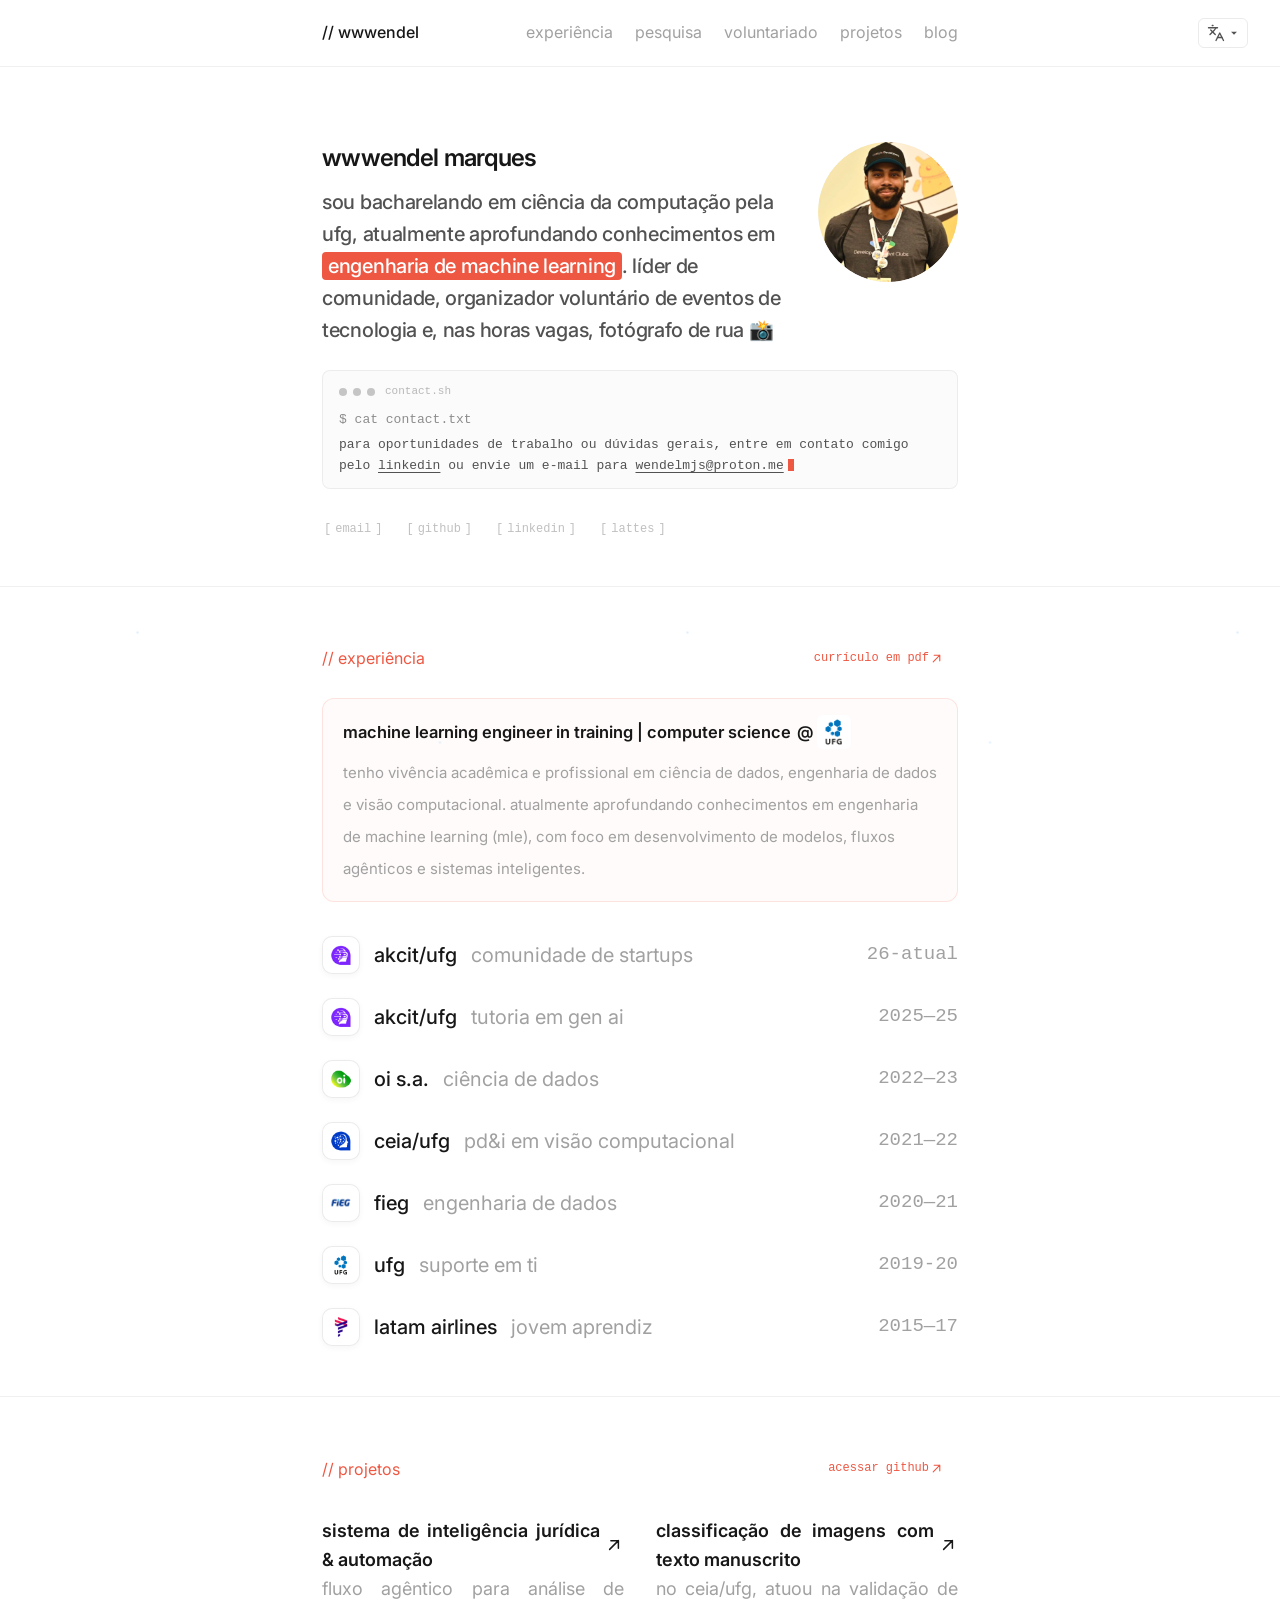
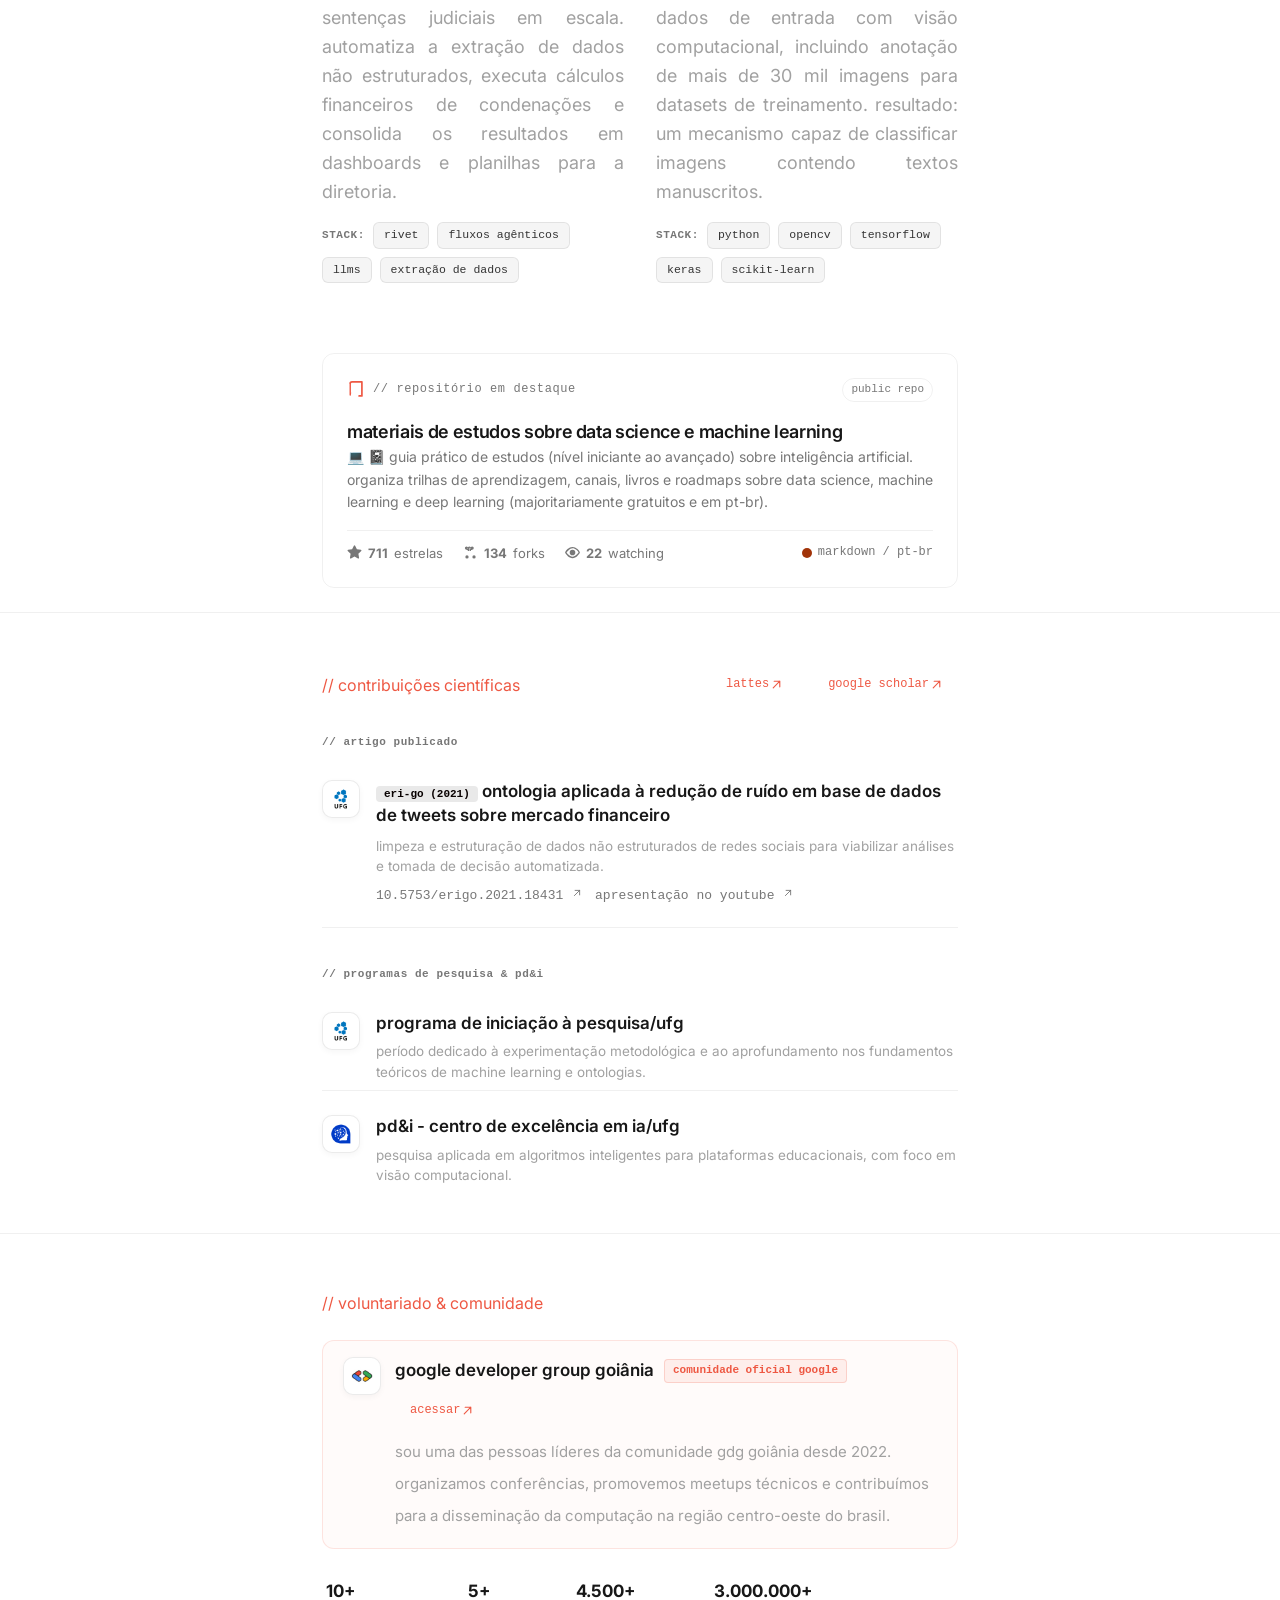
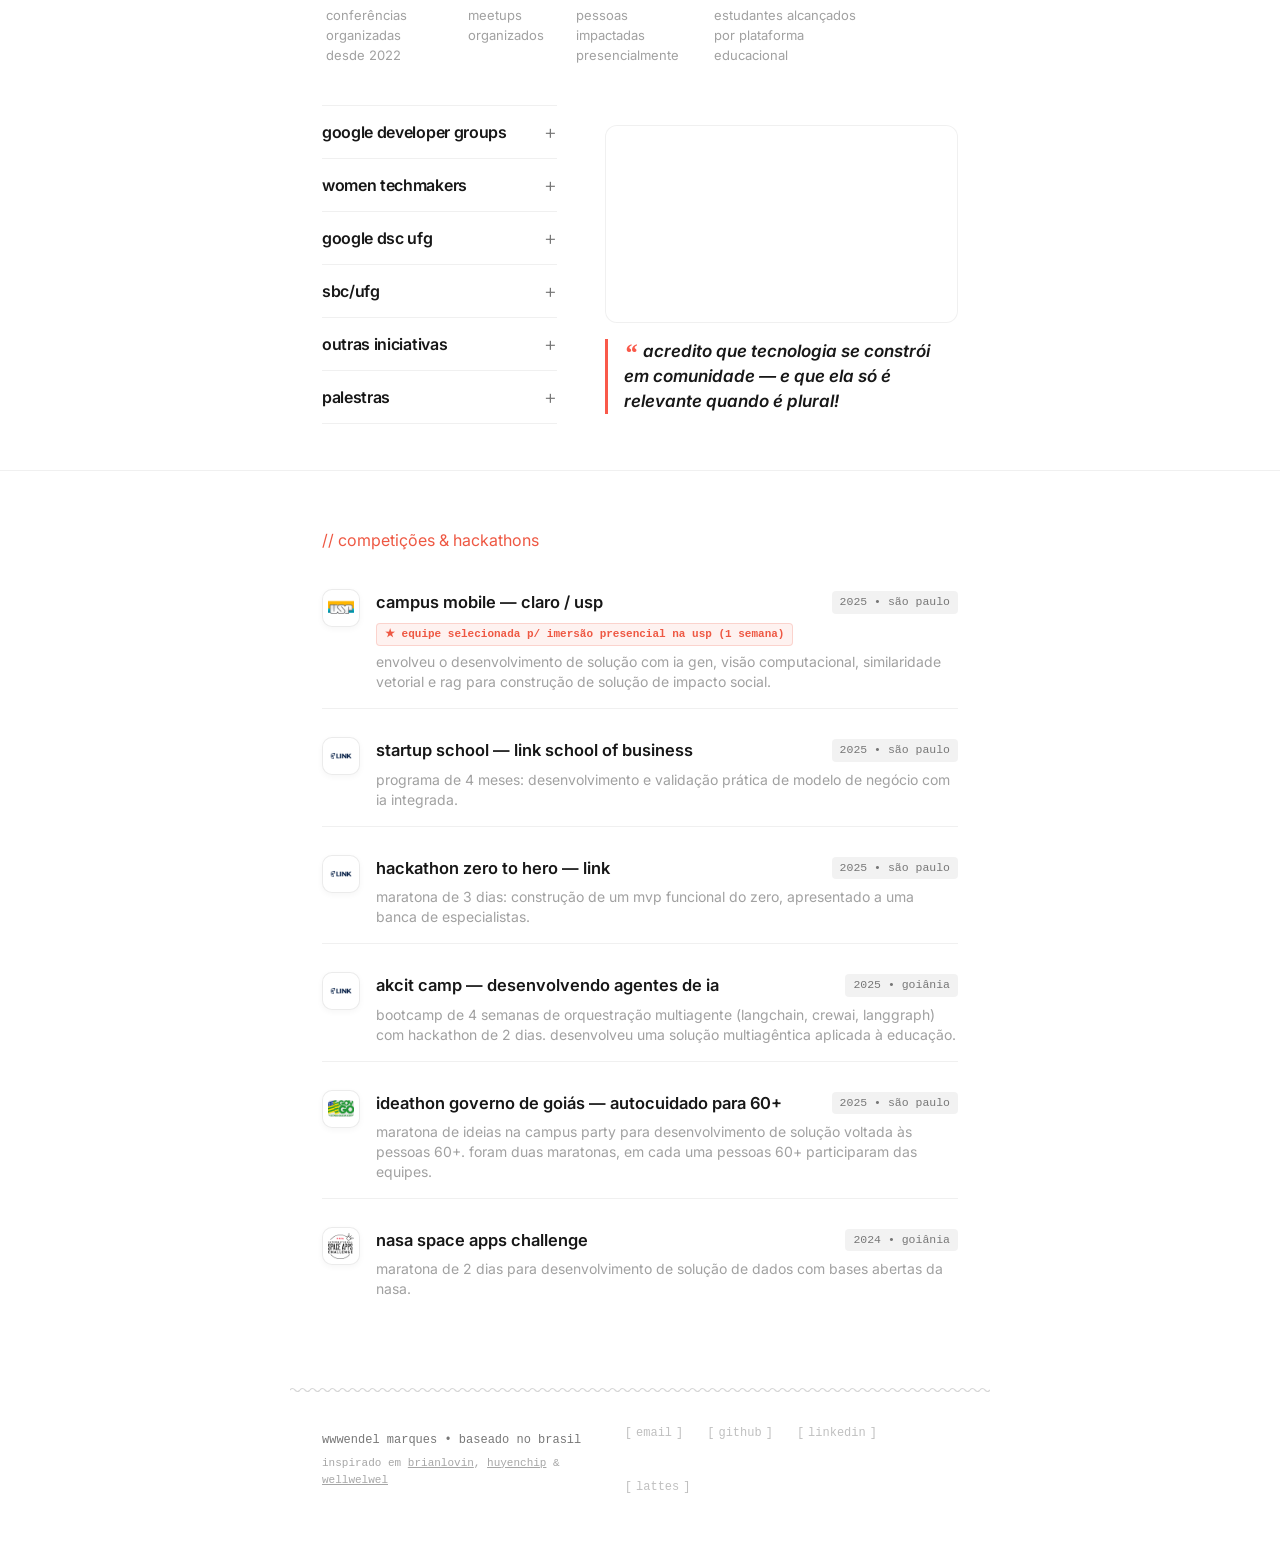
==== commit c322711a: "correcoes foto intro" ====
--- a/index.html
+++ b/index.html
@@ -87,7 +87,7 @@
   </div>
 </nav>
 
-<header class="hero" style="position: relative; text-align: center; padding-top: 80px; padding-bottom: 24px; overflow: hidden; background: #ffffff; color: #171717;">
+<header class="hero" style="position: relative; text-align: center; padding-top: 80px; padding-bottom: 40px; border-bottom: 1px solid var(--line); overflow: hidden; background: #ffffff; color: #171717;">
  <!-- Glow Backdrop -->
  <div class="home-glow-backdrop"></div>
  
@@ -386,7 +386,7 @@
       <!-- Item 1: Artigo -->
       <div class="contrib-row" style="padding: 8px 0 20px 0; border-bottom: 1px solid var(--line); margin-bottom: 24px;">
         <div style="display: flex; gap: 16px; align-items: flex-start;">
-          <div class="minimal-icon" style="margin-top: 2px;"><img src="logos/logo_ufg.png" alt="UFG"></div>
+          <div class="minimal-icon"><img src="logos/logo_ufg.png" alt="UFG"></div>
           <div style="flex: 1;">
             <div style="display: flex; justify-content: space-between; align-items: baseline; flex-wrap: wrap; gap: 8px;">
               <span class="contrib-title" style="font-weight: 600;"> <span style="font-family: 'Consolas', monospace; font-size: 11px; padding: 2px 8px; border-radius: 4px; background: #e9e9e9; color: #080100;">ERI-GO (2021)</span> <span data-i18n="contrib.art1.title">Ontologia aplicada à redução de ruído em base de dados de tweets sobre mercado financeiro</span> </span>
@@ -416,7 +416,7 @@
         <!-- Item 2: Programa UFG -->
         <div class="contrib-row" style="padding: 8px 0; border-bottom: 1px solid var(--line);">
           <div style="display: flex; gap: 16px; align-items: flex-start;">
-            <div class="minimal-icon" style="margin-top: 2px;"><img src="logos/logo_ufg.png" alt="UFG"></div>
+            <div class="minimal-icon"><img src="logos/logo_ufg.png" alt="UFG"></div>
             <div style="flex: 1;">
               <div style="display: flex; justify-content: space-between; align-items: baseline; flex-wrap: wrap; gap: 8px;">
                 <span class="contrib-title" style="font-weight: 600;" data-i18n="contrib.p2.title">Programa de Iniciação à Pesquisa/UFG</span>
@@ -429,7 +429,7 @@
         <!-- Item 3: Programa CEIA -->
         <div class="contrib-row" style="padding: 8px 0;">
           <div style="display: flex; gap: 16px; align-items: flex-start;">
-            <div class="minimal-icon" style="margin-top: 2px;"><img src="logos/logo_ceia.png" alt="CEIA"></div>
+            <div class="minimal-icon"><img src="logos/logo_ceia.png" alt="CEIA"></div>
             <div style="flex: 1;">
               <div style="display: flex; justify-content: space-between; align-items: baseline; flex-wrap: wrap; gap: 8px;">
                 <span class="contrib-title" style="font-weight: 600;" data-i18n="contrib.p1.title">pd&amp;i - Centro de Excelência em ia/ufg</span>
@@ -452,7 +452,7 @@
     
     <!-- Item GDG Goiânia (Liderança de Comunidade - Card Voluntariado) -->
     <div class="vol-community-card" style="margin-top: 16px; margin-bottom: 24px; padding: 16px 20px; background: rgba(238, 88, 67, 0.025); border: 1px solid rgba(238, 88, 67, 0.15); border-radius: 12px; display: flex; gap: 14px; align-items: flex-start;">
-      <div class="minimal-icon" style="width: 36px; height: 36px; flex-shrink: 0; margin-top: 2px;"><img src="logos/logo_gdg.png" alt="gdg"></div>
+      <div class="minimal-icon"><img src="logos/logo_gdg.png" alt="gdg"></div>
       <div style="flex: 1;">
         <div style="display: flex; justify-content: space-between; align-items: center; flex-wrap: wrap; gap: 8px;">
           <div style="display: flex; align-items: center; gap: 10px; flex-wrap: wrap;">
@@ -707,77 +707,92 @@
   <div class="wrap">
     <h2 class="section-label" data-i18n="sec.competitions">// COMPETIÇÕES &amp; HACKATHONS</h2>
     
-    <div class="comp-list" style="display: flex; flex-direction: column; gap: 16px; margin-top: 16px;">
+    <div style="display: flex; flex-direction: column; gap: 16px; margin-top: 16px;">
       
-      <!-- Comp 1 -->
-      <div class="comp-row" style="padding: 12px 0 16px 0; border-bottom: 1px solid var(--line); display: flex; gap: 16px; align-items: flex-start;">
-        <div class="minimal-icon" style="width: 32px; height: 32px; flex-shrink: 0; margin-top: 2px;"><img src="logos/logo_usp.png" alt="USP"></div>
-        <div style="flex: 1;">
-          <div class="comp-header-row" style="display: flex; justify-content: space-between; align-items: center; flex-wrap: wrap; gap: 8px;">
-            <span class="comp-title" style="font-family: 'Inter', sans-serif; font-size: 17px; font-weight: 600; color: var(--text-bright);">Campus Mobile - Claro/ USP</span>
-            <span class="comp-date badge-ano-local" style="font-family: 'Consolas', monospace; font-size: 12px; padding: 2px 8px; border-radius: 4px; background: rgba(255, 255, 255, 0.06); color: var(--muted);">2025 - são paulo</span>
-          </div>
-          <span class="comp-badge" style="font-family: 'Consolas', monospace; font-size: 11px; padding: 2px 8px; border-radius: 4px; background: rgba(238, 88, 67, 0.08); color: #ee5843; border: 1px solid rgba(238, 88, 67, 0.2); font-weight: 600;" data-i18n="comp.usp.badge">selecionado para imersão presencial de 1 semana</span><span class="contrib-desc" style="margin-top: 6px; display: block;" data-i18n="comp.usp.desc">Envolveu o desenvolvimento solução com IA GEN, visão computacional, similaridade vetorial e RAG para construção de solução de impacto social.</span>
-        </div>
-      </div>
-
-      <!-- Comp 2 -->
-      <div class="comp-row" style="padding: 12px 0 16px 0; border-bottom: 1px solid var(--line); display: flex; gap: 16px; align-items: flex-start;">
-        <div class="minimal-icon" style="width: 32px; height: 32px; flex-shrink: 0; margin-top: 2px;"><img src="logos/logo_link.png" alt="Link School"></div>
-        <div style="flex: 1;">
-          <div class="comp-header-row" style="display: flex; justify-content: space-between; align-items: center; flex-wrap: wrap; gap: 8px;">
-            <span class="comp-title" style="font-family: 'Inter', sans-serif; font-size: 17px; font-weight: 600; color: var(--text-bright);">Startup School - Link School of Business</span>
-            <span class="comp-date badge-ano-local" style="font-family: 'Consolas', monospace; font-size: 12px; padding: 2px 8px; border-radius: 4px; background: rgba(255, 255, 255, 0.06); color: var(--muted);">2025 - são paulo</span>
-          </div>
-          <span class="contrib-desc" style="margin-top: 6px; display: block;" data-i18n="comp.startupschool.desc">Programa de 4 meses: desenvolvimento e validação prática de modelo de negócio com IA integrada.</span>
-        </div>
-      </div>
-
-      <!-- Comp 3 -->
-      <div class="comp-row" style="padding: 12px 0 16px 0; border-bottom: 1px solid var(--line); display: flex; gap: 16px; align-items: flex-start;">
-        <div class="minimal-icon" style="width: 32px; height: 32px; flex-shrink: 0; margin-top: 2px;"><img src="logos/logo_link.png" alt="Link School"></div>
-        <div style="flex: 1;">
-          <div class="comp-header-row" style="display: flex; justify-content: space-between; align-items: center; flex-wrap: wrap; gap: 8px;">
-            <span class="comp-title" style="font-family: 'Inter', sans-serif; font-size: 17px; font-weight: 600; color: var(--text-bright);">Hackathon Zero to Hero - Link</span>
-            <span class="comp-date badge-ano-local" style="font-family: 'Consolas', monospace; font-size: 12px; padding: 2px 8px; border-radius: 4px; background: rgba(255, 255, 255, 0.06); color: var(--muted);">2025 - são paulo</span>
-          </div>
-          <span class="contrib-desc" style="margin-top: 6px; display: block;" data-i18n="comp.zerotohero.desc">Maratona de 3 dias: construção de um MVP funcional do zero, apresentado a uma banca de especialistas.</span>
-        </div>
-      </div>
-
-      <!-- Comp 4 -->
-      <div class="comp-row" style="padding: 12px 0 16px 0; border-bottom: 1px solid var(--line); display: flex; gap: 16px; align-items: flex-start;">
-        <div class="minimal-icon" style="width: 32px; height: 32px; flex-shrink: 0; margin-top: 2px;"><img src="logos/logo_link.png" alt="Link School"></div>
-        <div style="flex: 1;">
-          <div class="comp-header-row" style="display: flex; justify-content: space-between; align-items: center; flex-wrap: wrap; gap: 8px;">
-            <span class="comp-title" style="font-family: 'Inter', sans-serif; font-size: 17px; font-weight: 600; color: var(--text-bright);" data-i18n="comp.akcitcamp.title">AKCIT Camp — Desenvolvendo Agentes de IA</span>
-            <span class="comp-date badge-ano-local" style="font-family: 'Consolas', monospace; font-size: 12px; padding: 2px 8px; border-radius: 4px; background: rgba(255, 255, 255, 0.06); color: var(--muted);">2025 - goiânia</span>
-          </div>
-          <span class="contrib-desc" style="margin-top: 6px; display: block;" data-i18n="comp.akcitcamp.desc">Bootcamp de 4 semanas de orquestração multiagente (LangChain, CrewAI, LangGraph) com hackathon de 2 dias. Desenvolveu uma solução multiagêntica aplicada à educação.</span>
-        </div>
-      </div>
-
-      <!-- Comp 5 -->
-      <div class="comp-row" style="padding: 12px 0 16px 0; border-bottom: 1px solid var(--line); display: flex; gap: 16px; align-items: flex-start;">
-        <div class="minimal-icon" style="width: 32px; height: 32px; flex-shrink: 0; margin-top: 2px;"><img src="logos/logo_goias.png" alt="Governo de Goiás"></div>
-        <div style="flex: 1;">
-          <div class="comp-header-row" style="display: flex; justify-content: space-between; align-items: center; flex-wrap: wrap; gap: 8px;">
-            <span class="comp-title" style="font-family: 'Inter', sans-serif; font-size: 17px; font-weight: 600; color: var(--text-bright);" data-i18n="comp.ideathon.title">Ideathon governo de Goiás — Autocuidado para 60+</span>
-            <span class="comp-date badge-ano-local" style="font-family: 'Consolas', monospace; font-size: 12px; padding: 2px 8px; border-radius: 4px; background: rgba(255, 255, 255, 0.06); color: var(--muted);">2025 - são paulo</span>
-          </div>
-          <span class="contrib-desc" style="margin-top: 6px; display: block;" data-i18n="comp.ideathon.desc">Maratona de ideias na Campus Party para desenvolvimento solução voltada às pessoas 60+. foram duas maratonas, em cada uma pessoa 60+ participou das equipes.</span>
-        </div>
-      </div>
-
-      <!-- Comp 6 -->
-      <div class="comp-row" style="padding: 12px 0; display: flex; gap: 16px; align-items: flex-start;">
-        <div class="minimal-icon" style="width: 32px; height: 32px; flex-shrink: 0; margin-top: 2px;"><img src="logos/logo_nasa.webp" alt="NASA"></div>
-        <div style="flex: 1;">
-          <div class="comp-header-row" style="display: flex; justify-content: space-between; align-items: center; flex-wrap: wrap; gap: 8px;">
-            <span class="comp-title" style="font-family: 'Inter', sans-serif; font-size: 17px; font-weight: 600; color: var(--text-bright);">NASA Space Apps Challenge/ Goiânia</span>
-            <span class="comp-date badge-ano-local" style="font-family: 'Consolas', monospace; font-size: 11px; padding: 2px 8px; border-radius: 4px; background: rgba(255, 255, 255, 0.06); color: var(--muted);">2024 - Goiânia</span>
-          </div>
-          <span class="contrib-desc" style="margin-top: 6px; display: block;" data-i18n="comp.nasa.desc">maratona de 2 dias para desenvolvimento de solução de dados com bases abertas da NASA.</span>
+      <!-- Comp 1: USP -->
+      <div class="contrib-row" style="padding: 12px 0 16px 0; border-bottom: 1px solid var(--line);">
+        <div style="display: flex; gap: 16px; align-items: flex-start;">
+          <div class="minimal-icon"><img src="logos/logo_usp.png" alt="USP"></div>
+          <div style="flex: 1;">
+            <div style="display: flex; justify-content: space-between; align-items: center; flex-wrap: wrap; gap: 8px;">
+              <span style="font-family: 'Inter', sans-serif; font-size: 16.5px; font-weight: 600; color: var(--text-bright);">Campus Mobile — Claro / USP</span>
+              <span class="comp-date badge-ano-local" style="font-family: 'Consolas', monospace; font-size: 11.5px; padding: 2px 8px; border-radius: 4px; background: rgba(0, 0, 0, 0.05); color: var(--muted);">2025 • São Paulo</span>
+            </div>
+            <div style="margin-top: 4px;">
+              <span class="comp-badge" style="font-family: 'Consolas', monospace; font-size: 11px; padding: 2px 8px; border-radius: 4px; background: rgba(238, 88, 67, 0.08); color: #ee5843; border: 1px solid rgba(238, 88, 67, 0.2); font-weight: 600; display: inline-block;" data-i18n="comp.usp.badge">★ equipe selecionada p/ Imersão Presencial na USP (1 semana)</span>
+            </div>
+            <span class="contrib-desc" style="margin-top: 6px; display: block;" data-i18n="comp.usp.desc">Envolveu o desenvolvimento de solução com IA GEN, visão computacional, similaridade vetorial e RAG para construção de solução de impacto social.</span>
+          </div>
+        </div>
+      </div>
+
+      <!-- Comp 2: Startup School Link -->
+      <div class="contrib-row" style="padding: 12px 0 16px 0; border-bottom: 1px solid var(--line);">
+        <div style="display: flex; gap: 16px; align-items: flex-start;">
+          <div class="minimal-icon"><img src="logos/logo_link.png" alt="Link School"></div>
+          <div style="flex: 1;">
+            <div style="display: flex; justify-content: space-between; align-items: center; flex-wrap: wrap; gap: 8px;">
+              <span style="font-family: 'Inter', sans-serif; font-size: 16.5px; font-weight: 600; color: var(--text-bright);">Startup School — Link School of Business</span>
+              <span class="comp-date badge-ano-local" style="font-family: 'Consolas', monospace; font-size: 11.5px; padding: 2px 8px; border-radius: 4px; background: rgba(0, 0, 0, 0.05); color: var(--muted);">2025 • São Paulo</span>
+            </div>
+            <span class="contrib-desc" style="margin-top: 6px; display: block;" data-i18n="comp.startupschool.desc">Programa de 4 meses: desenvolvimento e validação prática de modelo de negócio com IA integrada.</span>
+          </div>
+        </div>
+      </div>
+
+      <!-- Comp 3: Zero to Hero Link -->
+      <div class="contrib-row" style="padding: 12px 0 16px 0; border-bottom: 1px solid var(--line);">
+        <div style="display: flex; gap: 16px; align-items: flex-start;">
+          <div class="minimal-icon"><img src="logos/logo_link.png" alt="Link School"></div>
+          <div style="flex: 1;">
+            <div style="display: flex; justify-content: space-between; align-items: center; flex-wrap: wrap; gap: 8px;">
+              <span style="font-family: 'Inter', sans-serif; font-size: 16.5px; font-weight: 600; color: var(--text-bright);">Hackathon Zero to Hero — Link</span>
+              <span class="comp-date badge-ano-local" style="font-family: 'Consolas', monospace; font-size: 11.5px; padding: 2px 8px; border-radius: 4px; background: rgba(0, 0, 0, 0.05); color: var(--muted);">2025 • São Paulo</span>
+            </div>
+            <span class="contrib-desc" style="margin-top: 6px; display: block;" data-i18n="comp.zerotohero.desc">Maratona de 3 dias: construção de um MVP funcional do zero, apresentado a uma banca de especialistas.</span>
+          </div>
+        </div>
+      </div>
+
+      <!-- Comp 4: AKCIT Camp -->
+      <div class="contrib-row" style="padding: 12px 0 16px 0; border-bottom: 1px solid var(--line);">
+        <div style="display: flex; gap: 16px; align-items: flex-start;">
+          <div class="minimal-icon"><img src="logos/logo_link.png" alt="Link School"></div>
+          <div style="flex: 1;">
+            <div style="display: flex; justify-content: space-between; align-items: center; flex-wrap: wrap; gap: 8px;">
+              <span style="font-family: 'Inter', sans-serif; font-size: 16.5px; font-weight: 600; color: var(--text-bright);" data-i18n="comp.akcitcamp.title">AKCIT Camp — Desenvolvendo Agentes de IA</span>
+              <span class="comp-date badge-ano-local" style="font-family: 'Consolas', monospace; font-size: 11.5px; padding: 2px 8px; border-radius: 4px; background: rgba(0, 0, 0, 0.05); color: var(--muted);">2025 • Goiânia</span>
+            </div>
+            <span class="contrib-desc" style="margin-top: 6px; display: block;" data-i18n="comp.akcitcamp.desc">Bootcamp de 4 semanas de orquestração multiagente (LangChain, CrewAI, LangGraph) com hackathon de 2 dias. Desenvolveu uma solução multiagêntica aplicada à educação.</span>
+          </div>
+        </div>
+      </div>
+
+      <!-- Comp 5: Ideathon Goiás -->
+      <div class="contrib-row" style="padding: 12px 0 16px 0; border-bottom: 1px solid var(--line);">
+        <div style="display: flex; gap: 16px; align-items: flex-start;">
+          <div class="minimal-icon"><img src="logos/logo_goias.png" alt="Governo de Goiás"></div>
+          <div style="flex: 1;">
+            <div style="display: flex; justify-content: space-between; align-items: center; flex-wrap: wrap; gap: 8px;">
+              <span style="font-family: 'Inter', sans-serif; font-size: 16.5px; font-weight: 600; color: var(--text-bright);" data-i18n="comp.ideathon.title">Ideathon Governo de Goiás — Autocuidado para 60+</span>
+              <span class="comp-date badge-ano-local" style="font-family: 'Consolas', monospace; font-size: 11.5px; padding: 2px 8px; border-radius: 4px; background: rgba(0, 0, 0, 0.05); color: var(--muted);">2025 • São Paulo</span>
+            </div>
+            <span class="contrib-desc" style="margin-top: 6px; display: block;" data-i18n="comp.ideathon.desc">Maratona de ideias na Campus Party para desenvolvimento de solução voltada às pessoas 60+. Foram duas maratonas, em cada uma pessoas 60+ participaram das equipes.</span>
+          </div>
+        </div>
+      </div>
+
+      <!-- Comp 6: NASA Space Apps -->
+      <div class="contrib-row" style="padding: 12px 0;">
+        <div style="display: flex; gap: 16px; align-items: flex-start;">
+          <div class="minimal-icon"><img src="logos/logo_nasa.webp" alt="NASA"></div>
+          <div style="flex: 1;">
+            <div style="display: flex; justify-content: space-between; align-items: center; flex-wrap: wrap; gap: 8px;">
+              <span style="font-family: 'Inter', sans-serif; font-size: 16.5px; font-weight: 600; color: var(--text-bright);">NASA Space Apps Challenge</span>
+              <span class="comp-date badge-ano-local" style="font-family: 'Consolas', monospace; font-size: 11.5px; padding: 2px 8px; border-radius: 4px; background: rgba(0, 0, 0, 0.05); color: var(--muted);">2024 • Goiânia</span>
+            </div>
+            <span class="contrib-desc" style="margin-top: 6px; display: block;" data-i18n="comp.nasa.desc">Maratona de 2 dias para desenvolvimento de solução de dados com bases abertas da NASA.</span>
+          </div>
         </div>
       </div>
 
--- a/styles.css
+++ b/styles.css
@@ -694,26 +694,42 @@
   gap: 14px;
 }
 .minimal-icon {
-  width: 29px;
-  height: 29px;
+  width: 38px;
+  height: 38px;
   display: flex;
   align-items: center;
   justify-content: center;
-  border-radius: 6px;
+  border-radius: 10px;
   overflow: hidden;
   flex-shrink: 0;
-  background: transparent;
+  background: #ffffff !important;
+  border: 1px solid rgba(0, 0, 0, 0.08) !important;
+  padding: 5px !important;
+  box-shadow: 0 2px 6px rgba(0, 0, 0, 0.04) !important;
+  transition: transform 0.3s cubic-bezier(0.16, 1, 0.3, 1), border-color 0.3s ease, box-shadow 0.3s ease !important;
 }
 .minimal-icon img {
-  width: 100%;
-  height: 100%;
-  object-fit: contain;
+  max-width: 100% !important;
+  max-height: 100% !important;
+  width: auto !important;
+  height: auto !important;
+  object-fit: contain !important;
   border-radius: 4px;
 }
 .minimal-icon.text-icon {
-  font-size: 12px;
+  font-size: 14px;
   font-weight: 800;
-  border-radius: 4px;
+  border-radius: 10px;
+}
+
+.minimal-row:hover .minimal-icon,
+.contrib-row:hover .minimal-icon,
+.vol-community-card:hover .minimal-icon,
+.acc-item:hover .minimal-icon,
+.minimal-icon:hover {
+  transform: scale(1.08) !important;
+  border-color: rgba(238, 88, 67, 0.35) !important;
+  box-shadow: 0 4px 12px rgba(238, 88, 67, 0.12) !important;
 }
 .minimal-title {
   font-size: 15px;
@@ -724,6 +740,62 @@
   font-size: 15px;
   font-weight: 400;
   color: var(--muted);
+}
+.comp-card-header {
+  display: flex;
+  align-items: center;
+  gap: 12px;
+}
+
+.comp-card-icon {
+  width: 27px;
+  height: 27px;
+  flex-shrink: 0;
+  border-radius: 7px;
+  background: #ffffff;
+  border: 1px solid rgba(0, 0, 0, 0.08);
+  display: flex;
+  align-items: center;
+  justify-content: center;
+  padding: 3px;
+  box-shadow: 0 2px 5px rgba(0,0,0,0.04);
+  transition: transform 0.3s ease;
+}
+
+.comp-card:hover .comp-card-icon {
+  transform: scale(1.08);
+}
+
+.comp-card-icon img {
+  max-width: 100%;
+  max-height: 100%;
+  object-fit: contain;
+}
+
+.comp-card-meta {
+  flex: 1;
+}
+
+.comp-card-title {
+  font-family: 'Inter', sans-serif;
+  font-size: 16.5px;
+  font-weight: 600;
+  color: #171717;
+  line-height: 1.35;
+  margin: 0;
+}
+
+.comp-card-date {
+  font-family: 'Consolas', monospace;
+  font-size: 11px;
+  color: #737373;
+  margin-top: 4px;
+  display: inline-block;
+  padding: 2px 8px;
+  border-radius: 4px;
+  background: rgba(0, 0, 0, 0.04);
+  white-space: nowrap;
+  flex-shrink: 0;
 }
 .minimal-date {
   font-family: 'Consolas', monospace;
@@ -1386,9 +1458,159 @@
   width: 8px;
   height: 14px;
   background-color: var(--text-bright);
-  margin-left: 6px;
-  vertical-align: middle;
-  animation: cursor-blink 1s step-end infinite;
+  vertical-align: text-bottom;
+  animation: cursor-blink-anim 1s step-end infinite;
+}
+
+/* ============================================================
+   COMPETIÇÕES & HACKATHONS (MODERN GLASS GRID CARDS)
+   ============================================================ */
+.comp-grid {
+  display: grid;
+  grid-template-columns: repeat(auto-fit, minmax(320px, 1fr));
+  gap: 20px;
+  margin-top: 20px;
+}
+
+.comp-card {
+  position: relative;
+  padding: 22px 24px;
+  background: rgba(238, 88, 67, 0.025);
+  border: 1px solid rgba(238, 88, 67, 0.15);
+  border-radius: 14px;
+  display: flex;
+  flex-direction: column;
+  justify-content: space-between;
+  transition: all 0.3s cubic-bezier(0.16, 1, 0.3, 1);
+  overflow: hidden;
+}
+
+.comp-card::before {
+  content: '';
+  position: absolute;
+  top: 0;
+  left: 0;
+  width: 100%;
+  height: 3px;
+  background: linear-gradient(90deg, #ee5843 0%, rgba(238, 88, 67, 0.1) 100%);
+  opacity: 0.5;
+  transition: opacity 0.3s ease;
+}
+
+.comp-card:hover {
+  transform: translateY(-4px);
+  border-color: rgba(238, 88, 67, 0.35);
+  box-shadow: 0 12px 28px -10px rgba(238, 88, 67, 0.15), 0 0 0 1px rgba(238, 88, 67, 0.2);
+  background: rgba(238, 88, 67, 0.04);
+}
+
+.comp-card:hover::before {
+  opacity: 1;
+}
+
+.comp-card-header {
+  display: flex;
+  align-items: center;
+  gap: 12px;
+}
+
+.comp-card-icon {
+  width: 42px;
+  height: 42px;
+  flex-shrink: 0;
+  border-radius: 10px;
+  background: #ffffff;
+  border: 1px solid rgba(0, 0, 0, 0.08);
+  display: flex;
+  align-items: center;
+  justify-content: center;
+  padding: 6px;
+  box-shadow: 0 2px 6px rgba(0,0,0,0.04);
+  transition: transform 0.3s ease;
+}
+
+.comp-card:hover .comp-card-icon {
+  transform: scale(1.08);
+}
+
+.comp-card-icon img {
+  max-width: 100%;
+  max-height: 100%;
+  object-fit: contain;
+}
+
+.comp-card-meta {
+  flex: 1;
+}
+
+.comp-card-title {
+  font-family: 'Inter', sans-serif;
+  font-size: 16.5px;
+  font-weight: 600;
+  color: #171717;
+  line-height: 1.35;
+  margin: 0;
+}
+
+.comp-card-date {
+  font-family: 'Consolas', monospace;
+  font-size: 11px;
+  color: #737373;
+  margin-top: 4px;
+  display: inline-block;
+  padding: 2px 8px;
+  border-radius: 4px;
+  background: rgba(0, 0, 0, 0.04);
+}
+
+.comp-card-badge {
+  display: inline-flex;
+  align-items: center;
+  gap: 6px;
+  font-family: 'Consolas', monospace;
+  font-size: 11px;
+  font-weight: 600;
+  padding: 4px 10px;
+  border-radius: 6px;
+  background: rgba(238, 88, 67, 0.08);
+  color: #ee5843;
+  border: 1px solid rgba(238, 88, 67, 0.2);
+  margin-top: 12px;
+  width: fit-content;
+}
+
+.comp-card-desc {
+  font-size: 13.5px;
+  line-height: 21px;
+  color: #525252;
+  margin-top: 12px;
+  flex-grow: 1;
+}
+
+.comp-card-tags {
+  display: flex;
+  flex-wrap: wrap;
+  gap: 6px;
+  margin-top: 16px;
+  padding-top: 12px;
+  border-top: 1px dashed rgba(238, 88, 67, 0.15);
+}
+
+.comp-tag {
+  font-family: 'Consolas', monospace;
+  font-size: 10.5px;
+  padding: 2px 8px;
+  border-radius: 4px;
+  background: rgba(0, 0, 0, 0.03);
+  color: #737373;
+  border: 1px solid rgba(0, 0, 0, 0.06);
+  transition: all 0.2s ease;
+}
+
+.comp-card:hover .comp-tag {
+  background: rgba(238, 88, 67, 0.06);
+  color: #ee5843;
+  border-color: rgba(238, 88, 67, 0.18);
 }
 
 @keyframes cursor-blink {
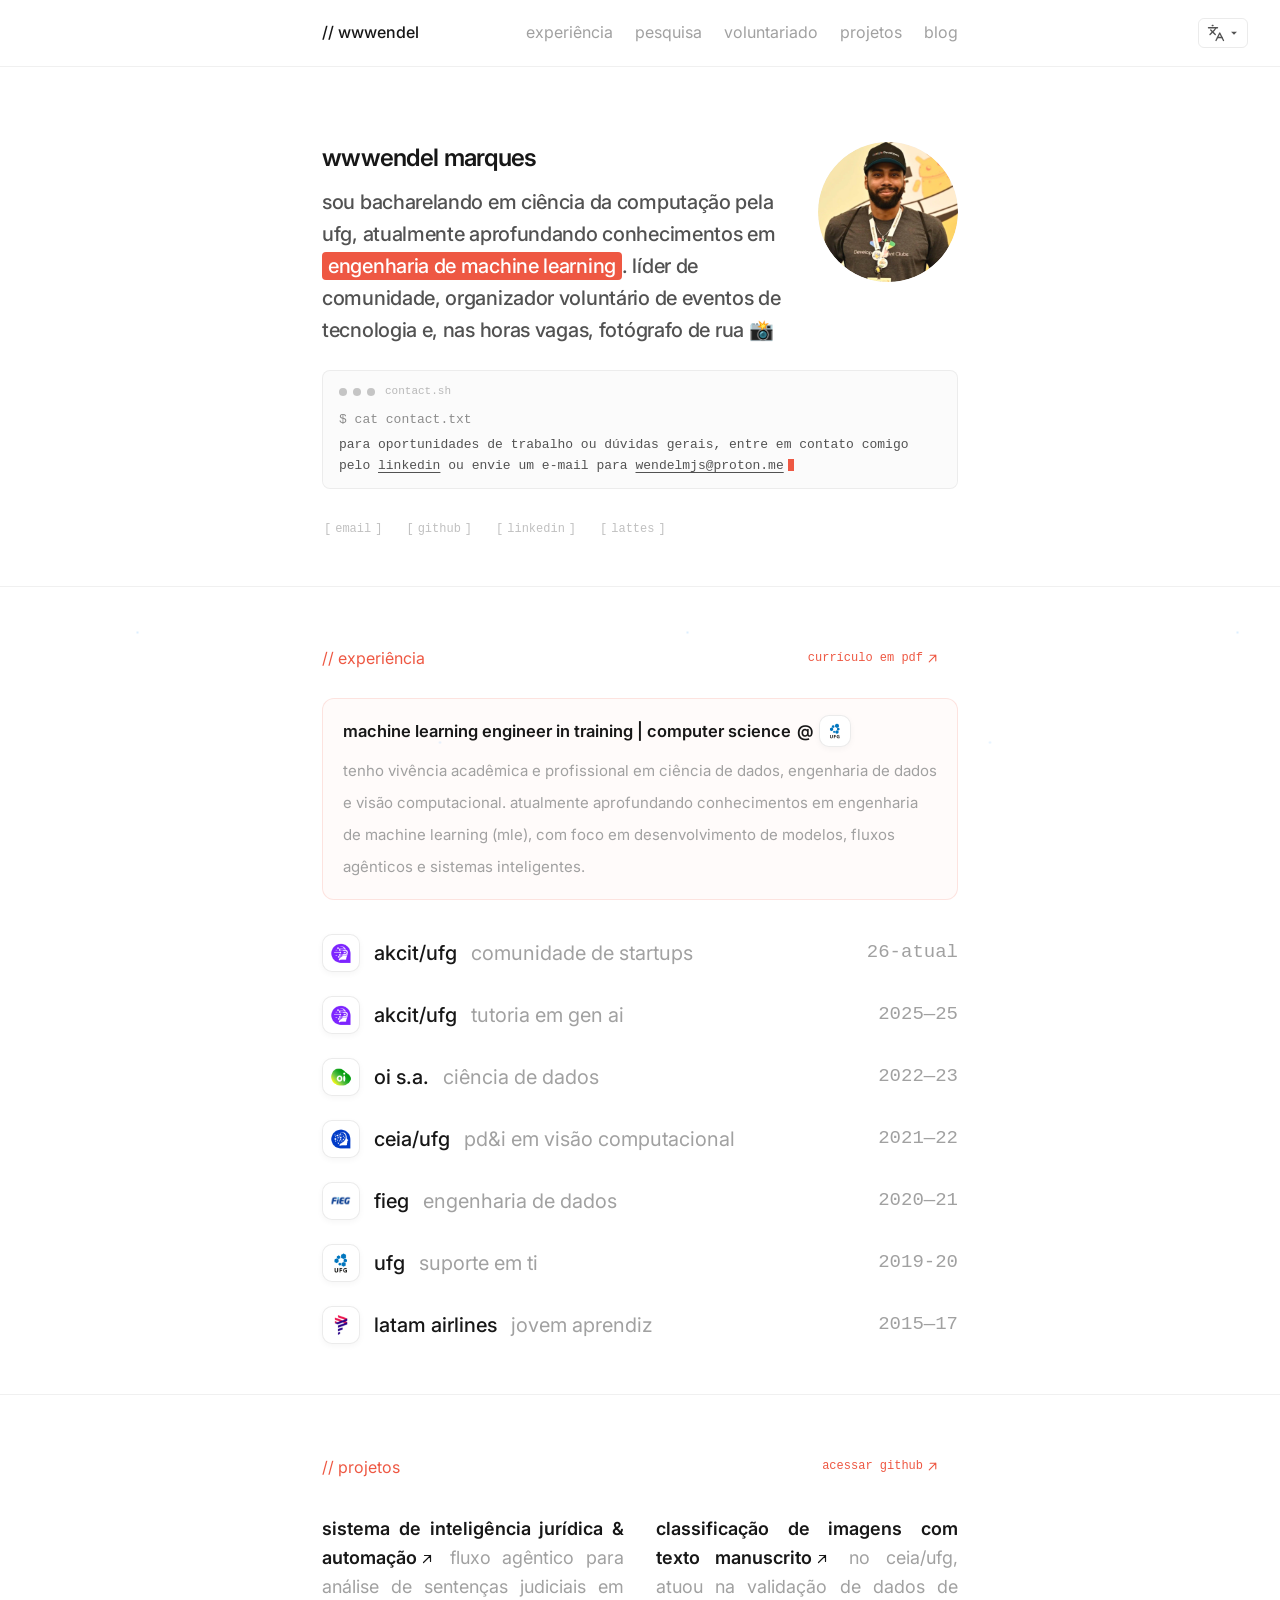
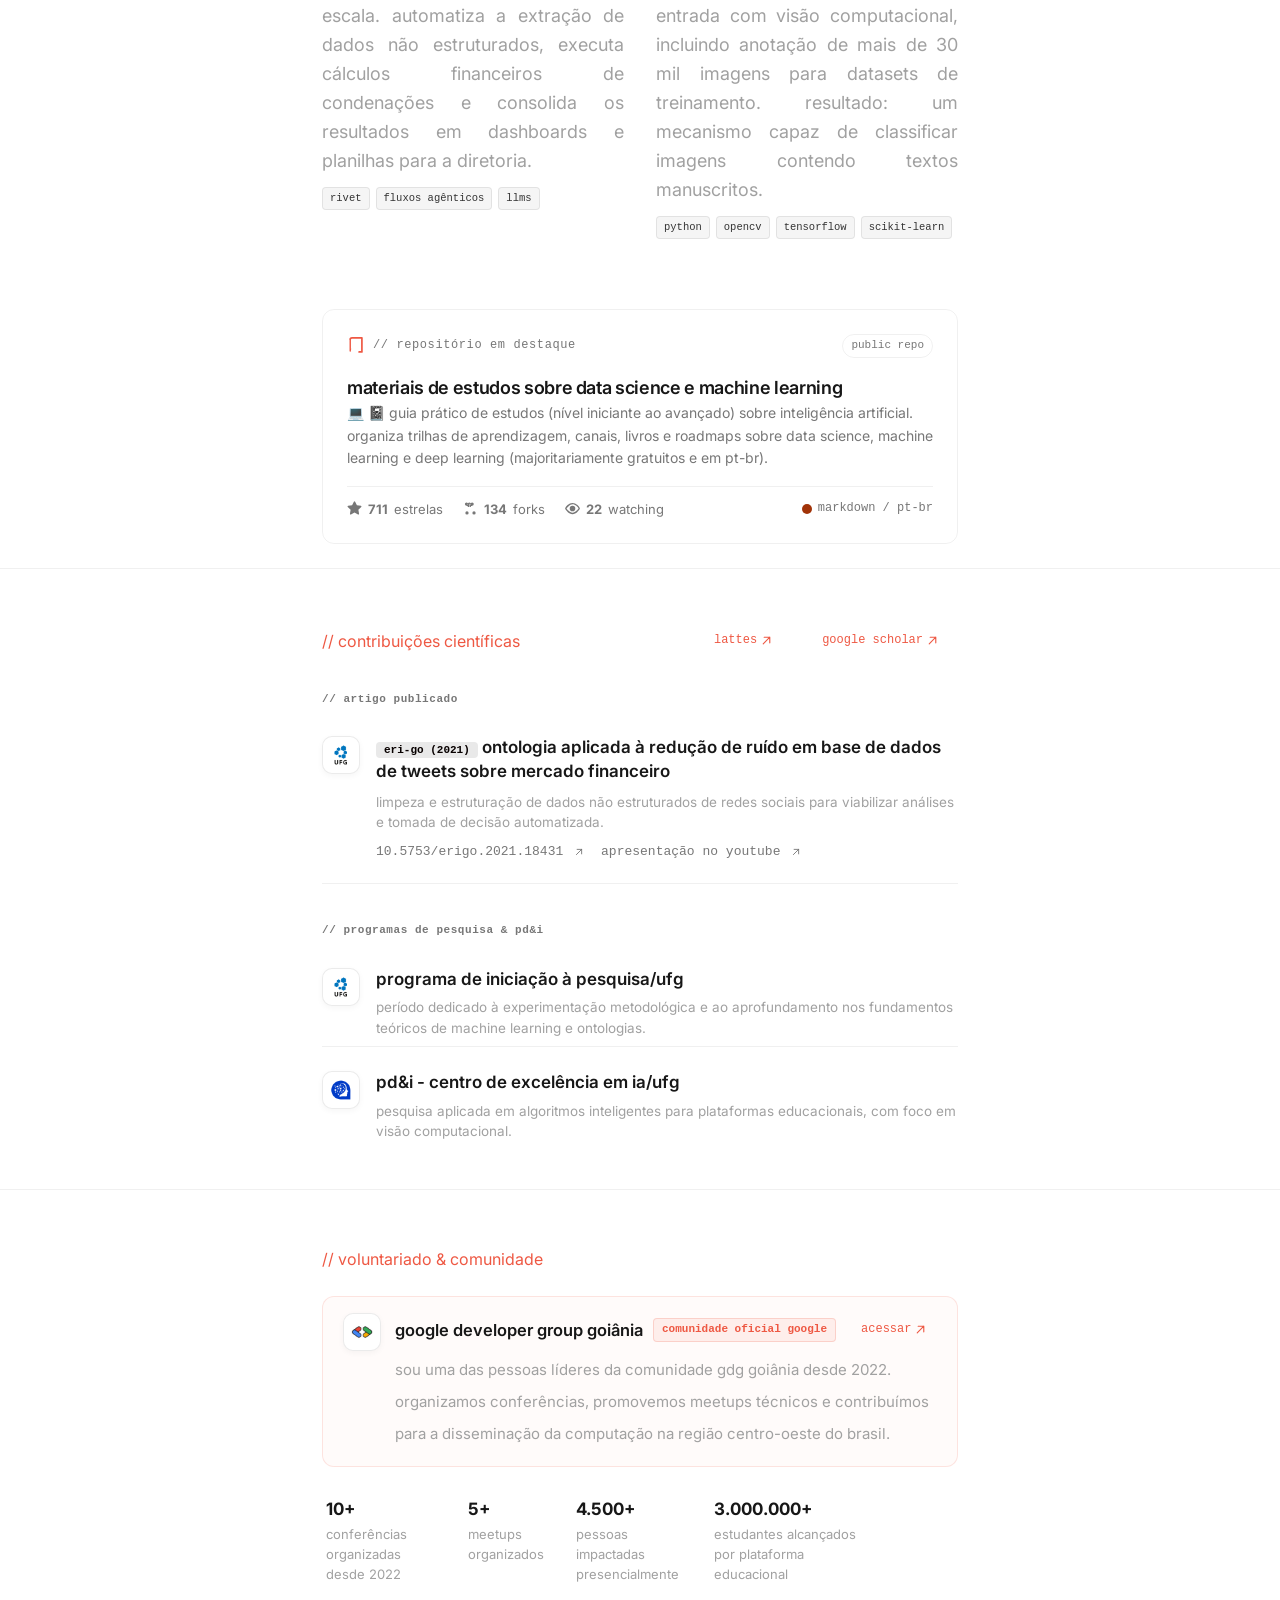
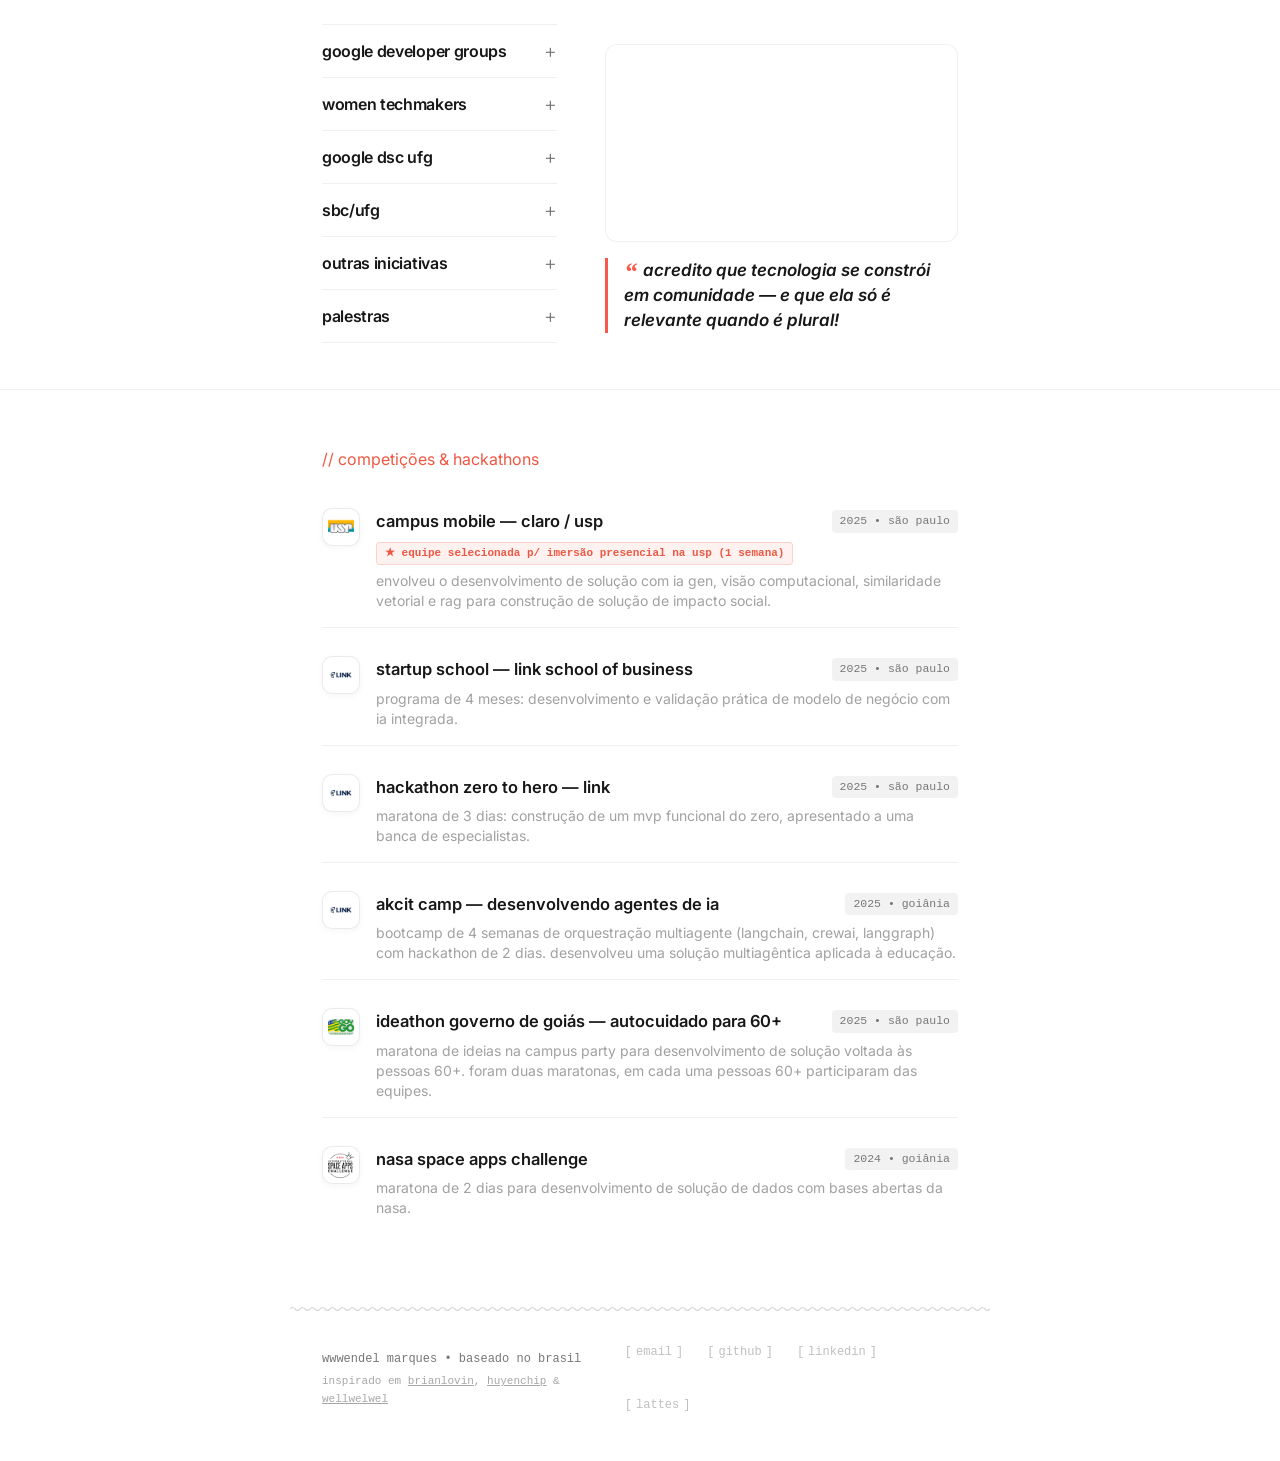
==== commit 16039a5c: "correcoes foto intro" ====
--- a/index.html
+++ b/index.html
@@ -156,7 +156,7 @@
     <!-- Resumo Profissional (Card no mesmo estilo do GDG - sem logo e sem badge) -->
     <div class="exp-summary-card" style="margin-top: 16px; margin-bottom: 24px; padding: 16px 20px; background: rgba(238, 88, 67, 0.025); border: 1px solid rgba(238, 88, 67, 0.15); border-radius: 12px;">
       <div style="display: flex; justify-content: space-between; align-items: center; flex-wrap: wrap; gap: 8px;">
-        <span style="font-family: 'Inter', sans-serif; font-size: 16.5px; font-weight: 600; color: #171717; display: inline-flex; align-items: center; gap: 6px; flex-wrap: wrap;" data-i18n="exp.summary.title" data-i18n-html="true">Machine Learning Engineer in Training | Computer Science <span style="white-space: nowrap; display: inline-flex; align-items: center; gap: 4px;">@ <img src="logos/logo_ufg.png" alt="UFG" style="height: 34px; width: auto; vertical-align: middle; display: inline-block; border-radius: 6px;"></span></span>
+        <span style="font-family: 'Inter', sans-serif; font-size: 16.5px; font-weight: 600; color: #171717; display: inline-flex; align-items: center; gap: 6px; flex-wrap: wrap;" data-i18n="exp.summary.title" data-i18n-html="true">Machine Learning Engineer in Training | Computer Science <span style="white-space: nowrap; display: inline-flex; align-items: center; gap: 6px;">@ <span class="minimal-icon" style="width: 32px; height: 32px; display: inline-flex; vertical-align: middle;"><img src="logos/logo_ufg.png" alt="UFG"></span></span></span>
       </div>
       <span class="contrib-desc" style="margin-top: 8px; display: block; font-size: 13.5px; line-height: 21px; color: #525252;" data-i18n="exp.summary.desc">Tenho vivência acadêmica e profissional em Ciência de Dados, Engenharia de Dados e Visão Computacional. Atualmente aprofundando conhecimentos em Engenharia de Machine Learning (MLE), com foco em desenvolvimento de modelos, fluxos agênticos e sistemas inteligentes.</span>
     </div>
@@ -264,22 +264,16 @@
         <div class="gh-feature-info">
           <p class="gh-feature-text">
             <strong>
-              <a href="https://github.com/wendelmarques" target="_blank" class="custom-link">
-                <span class="link-text" data-i18n="proj.1.title">Sistema de Inteligência Jurídica &amp; Automação</span>
-                <svg class="link-arrow" width="20" height="20" viewBox="0 0 16 16" fill="none" xmlns="http://www.w3.org/2000/svg">
-                  <path d="M4.5 11.5L11.5 4.5M11.5 4.5H5.5M11.5 4.5V10.5" stroke="currentColor" stroke-width="1.2" stroke-linecap="round" stroke-linejoin="round"/>
-                </svg>
-              </a>
+              <a href="https://github.com/wendelmarques" target="_blank" class="custom-link"><span class="link-text" data-i18n="proj.1.title">Sistema de Inteligência Jurídica &amp; Automação</span><svg class="link-arrow" width="16" height="16" viewBox="0 0 16 16" fill="none" xmlns="http://www.w3.org/2000/svg"><path d="M4.5 11.5L11.5 4.5M11.5 4.5H5.5M11.5 4.5V10.5" stroke="currentColor" stroke-width="1.2" stroke-linecap="round" stroke-linejoin="round"/></svg></a>
             </strong> 
             <span data-i18n="proj.1.desc">Fluxo agêntico para análise de sentenças judiciais em escala. Automatiza a extração de dados não estruturados, executa cálculos financeiros de condenações e consolida os resultados em dashboards e planilhas para a diretoria.</span>
           </p>
 
-          <div class="project-stack-group" style="display: flex; align-items: center; gap: 8px; flex-wrap: wrap; margin-top: 16px;">
-            <span class="stack-label" style="font-family: 'Consolas', monospace; font-size: 11px; color: var(--muted); text-transform: uppercase; letter-spacing: 0.05em; font-weight: 600;">Stack:</span>
+          <div class="project-stack-group" style="display: flex; align-items: center; gap: 6px; flex-wrap: wrap; margin-top: 12px;">
             <span class="tech-badge">Rivet</span>
             <span class="tech-badge" data-i18n="proj.1.stack.agentic">Fluxos Agênticos</span>
             <span class="tech-badge">LLMs</span>
-            <span class="tech-badge" data-i18n="proj.1.stack.extraction">Extração de Dados</span>
+            <!-- <span class="tech-badge" data-i18n="proj.1.stack.extraction">Extração de Dados</span> -->
           </div>
         </div>
       </div>
@@ -290,22 +284,16 @@
         <div class="gh-feature-info">
           <p class="gh-feature-text">
             <strong>
-              <a href="https://github.com/wendelmarques" target="_blank" class="custom-link">
-                <span class="link-text" data-i18n="proj.2.title">Classificação de Imagens com Texto Manuscrito</span>
-                <svg class="link-arrow" width="20" height="20" viewBox="0 0 16 16" fill="none" xmlns="http://www.w3.org/2000/svg">
-                  <path d="M4.5 11.5L11.5 4.5M11.5 4.5H5.5M11.5 4.5V10.5" stroke="currentColor" stroke-width="1.2" stroke-linecap="round" stroke-linejoin="round"/>
-                </svg>
-              </a>
+              <a href="https://github.com/wendelmarques" target="_blank" class="custom-link"><span class="link-text" data-i18n="proj.2.title">Classificação de Imagens com Texto Manuscrito</span><svg class="link-arrow" width="16" height="16" viewBox="0 0 16 16" fill="none" xmlns="http://www.w3.org/2000/svg"><path d="M4.5 11.5L11.5 4.5M11.5 4.5H5.5M11.5 4.5V10.5" stroke="currentColor" stroke-width="1.2" stroke-linecap="round" stroke-linejoin="round"/></svg></a>
             </strong> 
             <span data-i18n="proj.2.desc">No CEIA/UFG, atuou na validação de dados de entrada com visão computacional, incluindo anotação de mais de 30 mil imagens para datasets de treinamento. Resultado: um mecanismo capaz de classificar imagens contendo textos manuscritos.</span>
           </p>
 
-          <div class="project-stack-group" style="display: flex; align-items: center; gap: 8px; flex-wrap: wrap; margin-top: 16px;">
-            <span class="stack-label" style="font-family: 'Consolas', monospace; font-size: 11px; color: var(--muted); text-transform: uppercase; letter-spacing: 0.05em; font-weight: 600;">Stack:</span>
+          <div class="project-stack-group" style="display: flex; align-items: center; gap: 6px; flex-wrap: wrap; margin-top: 12px;">
             <span class="tech-badge">Python</span>
             <span class="tech-badge">OpenCV</span>
             <span class="tech-badge">TensorFlow</span>
-            <span class="tech-badge">Keras</span>
+            <!-- <span class="tech-badge">Keras</span> -->
             <span class="tech-badge">Scikit-learn</span>
           </div>
         </div>
@@ -454,11 +442,11 @@
     <div class="vol-community-card" style="margin-top: 16px; margin-bottom: 24px; padding: 16px 20px; background: rgba(238, 88, 67, 0.025); border: 1px solid rgba(238, 88, 67, 0.15); border-radius: 12px; display: flex; gap: 14px; align-items: flex-start;">
       <div class="minimal-icon"><img src="logos/logo_gdg.png" alt="gdg"></div>
       <div style="flex: 1;">
-        <div style="display: flex; justify-content: space-between; align-items: center; flex-wrap: wrap; gap: 8px;">
-          <div style="display: flex; align-items: center; gap: 10px; flex-wrap: wrap;">
-            <span style="font-family: 'Inter', sans-serif; font-size: 17px; font-weight: 600; color: #171717;" data-i18n="exp.gdg.title">Google Developer Group Goiânia</span>
-            <span style="font-family: 'Consolas', monospace; font-size: 11px; padding: 2px 8px; border-radius: 4px; background: rgba(238, 88, 67, 0.08); color: #ee5843; border: 1px solid rgba(238, 88, 67, 0.2); font-weight: 600;" data-i18n="exp.gdg.badge">Comunidade Oficial Google</span>
-            <a href="http://instagram.com/gdg_goiania/" target="_blank" class="section-header-btn link-access-volunteering"><span data-i18n="btn.access" data-i18n-html="true"><span class="l-b">a</span><span class="l-y">c</span><span class="l-g">e</span><span class="l-r">s</span><span class="l-b">s</span><span class="l-y">a</span><span class="l-g">r</span></span> <svg class="link-arrow" width="15" height="15" viewBox="0 0 16 16" fill="none" xmlns="http://www.w3.org/2000/svg">
+        <div style="display: flex; align-items: center; justify-content: space-between; gap: 10px;">
+          <div style="display: flex; align-items: center; gap: 10px; flex-wrap: nowrap; white-space: nowrap;">
+            <span style="font-family: 'Inter', sans-serif; font-size: 16.5px; font-weight: 600; color: #171717; white-space: nowrap;" data-i18n="exp.gdg.title">Google Developer Group Goiânia</span>
+            <span style="font-family: 'Consolas', monospace; font-size: 11px; padding: 2px 8px; border-radius: 4px; background: rgba(238, 88, 67, 0.08); color: #ee5843; border: 1px solid rgba(238, 88, 67, 0.2); font-weight: 600; white-space: nowrap;" data-i18n="exp.gdg.badge">Comunidade Oficial Google</span>
+            <a href="http://instagram.com/gdg_goiania/" target="_blank" class="section-header-btn link-access-volunteering" style="white-space: nowrap;"><span data-i18n="btn.access" data-i18n-html="true"><span class="l-b">a</span><span class="l-y">c</span><span class="l-g">e</span><span class="l-r">s</span><span class="l-b">s</span><span class="l-y">a</span><span class="l-g">r</span></span> <svg class="link-arrow" width="15" height="15" viewBox="0 0 16 16" fill="none" xmlns="http://www.w3.org/2000/svg">
               <path d="M4.5 11.5L11.5 4.5M11.5 4.5H5.5M11.5 4.5V10.5" stroke="currentColor" stroke-width="1.2" stroke-linecap="round" stroke-linejoin="round"/>
             </svg></a>
           </div>
--- a/styles.css
+++ b/styles.css
@@ -834,14 +834,22 @@
 .row-date{font-size:11.5px; color:var(--muted); font-variant-numeric:tabular-nums; white-space:nowrap; flex:none; font-family:'Consolas', monospace;}
 .row-date.now{color:var(--green); font-weight:400;}
 .row-sub{font-size:11.5px; color:var(--muted-2); flex-basis:100%; margin-top:2px; line-height:1.55; font-family:'Consolas', monospace;}
-.row-sub .doi-link{
-  color:var(--muted-2);
-  text-decoration:underline;
-  text-decoration-color:var(--link-blue);
-  text-decoration-thickness:1.5px;
-  text-underline-offset:2px;
-}
-.row-sub .doi-link:hover{color:var(--text);}
+.doi-link {
+  color: var(--muted);
+  text-decoration: none;
+  transition: color 0.2s ease;
+}
+.doi-link:hover {
+  color: #ee5843 !important;
+  text-decoration: underline;
+  text-underline-offset: 3px;
+}
+.doi-link:hover svg,
+.doi-link:hover .link-arrow {
+  color: #ee5843 !important;
+  stroke: #ee5843 !important;
+  transform: translate(1px, -1px);
+}
 
 /* SUMMARY / PROSE PARAGRAPH */
 .summary-item{margin-bottom:26px;}
@@ -1455,11 +1463,12 @@
 
 .cursor-blink {
   display: inline-block;
-  width: 8px;
-  height: 14px;
-  background-color: var(--text-bright);
-  vertical-align: text-bottom;
-  animation: cursor-blink-anim 1s step-end infinite;
+  width: 6px;
+  height: 12px;
+  background-color: #ee5843;
+  vertical-align: middle;
+  margin-left: 4px;
+  animation: cursor-blink 1s steps(2, start) infinite !important;
 }
 
 /* ============================================================
@@ -1614,6 +1623,11 @@
 }
 
 @keyframes cursor-blink {
+  0%, 100% { opacity: 1; }
+  50% { opacity: 0; }
+}
+
+@keyframes cursor-blink-anim {
   0%, 100% { opacity: 1; }
   50% { opacity: 0; }
 }
@@ -2370,9 +2384,7 @@
 
 
 .custom-link {
-  display: inline-flex;
-  align-items: center;
-  gap: 4px;
+  display: inline;
   color: inherit;
   text-decoration: none;
 }
@@ -2387,7 +2399,10 @@
 /* Alinhamento perfeito do SVG da seta fina */
 .link-arrow {
   display: inline-block;
+  vertical-align: middle;
   flex-shrink: 0;
+  margin-left: 2px;
+  margin-right: 4px;
   transition: transform 0.15s ease;
 }
 
@@ -2768,10 +2783,10 @@
 
 .tech-badge {
   font-family: 'Consolas', monospace;
-  font-size: 11.5px;
+  font-size: 10.5px;
   font-weight: 500;
-  padding: 3px 10px;
-  border-radius: 6px;
+  padding: 2px 7px;
+  border-radius: 4px;
   background: rgba(0, 0, 0, 0.04);
   border: 1px solid rgba(0, 0, 0, 0.08);
   color: #333333;
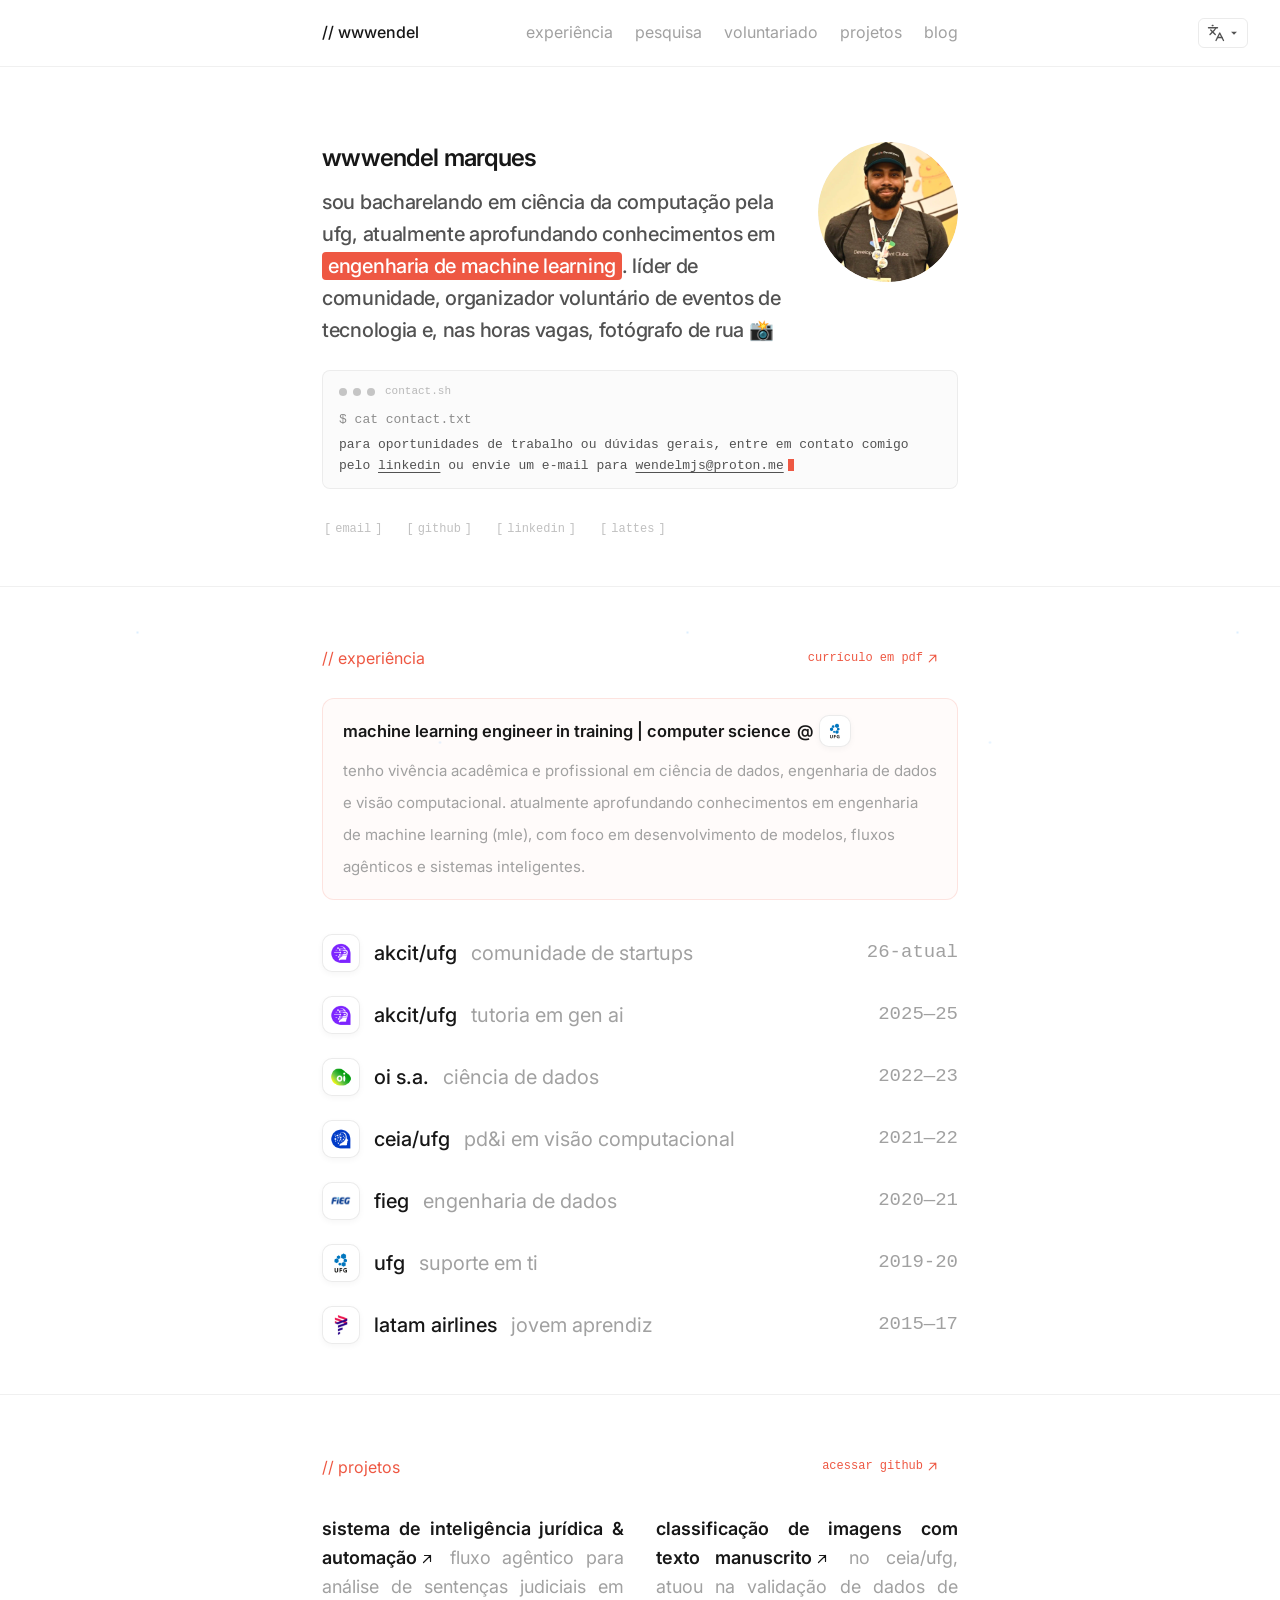
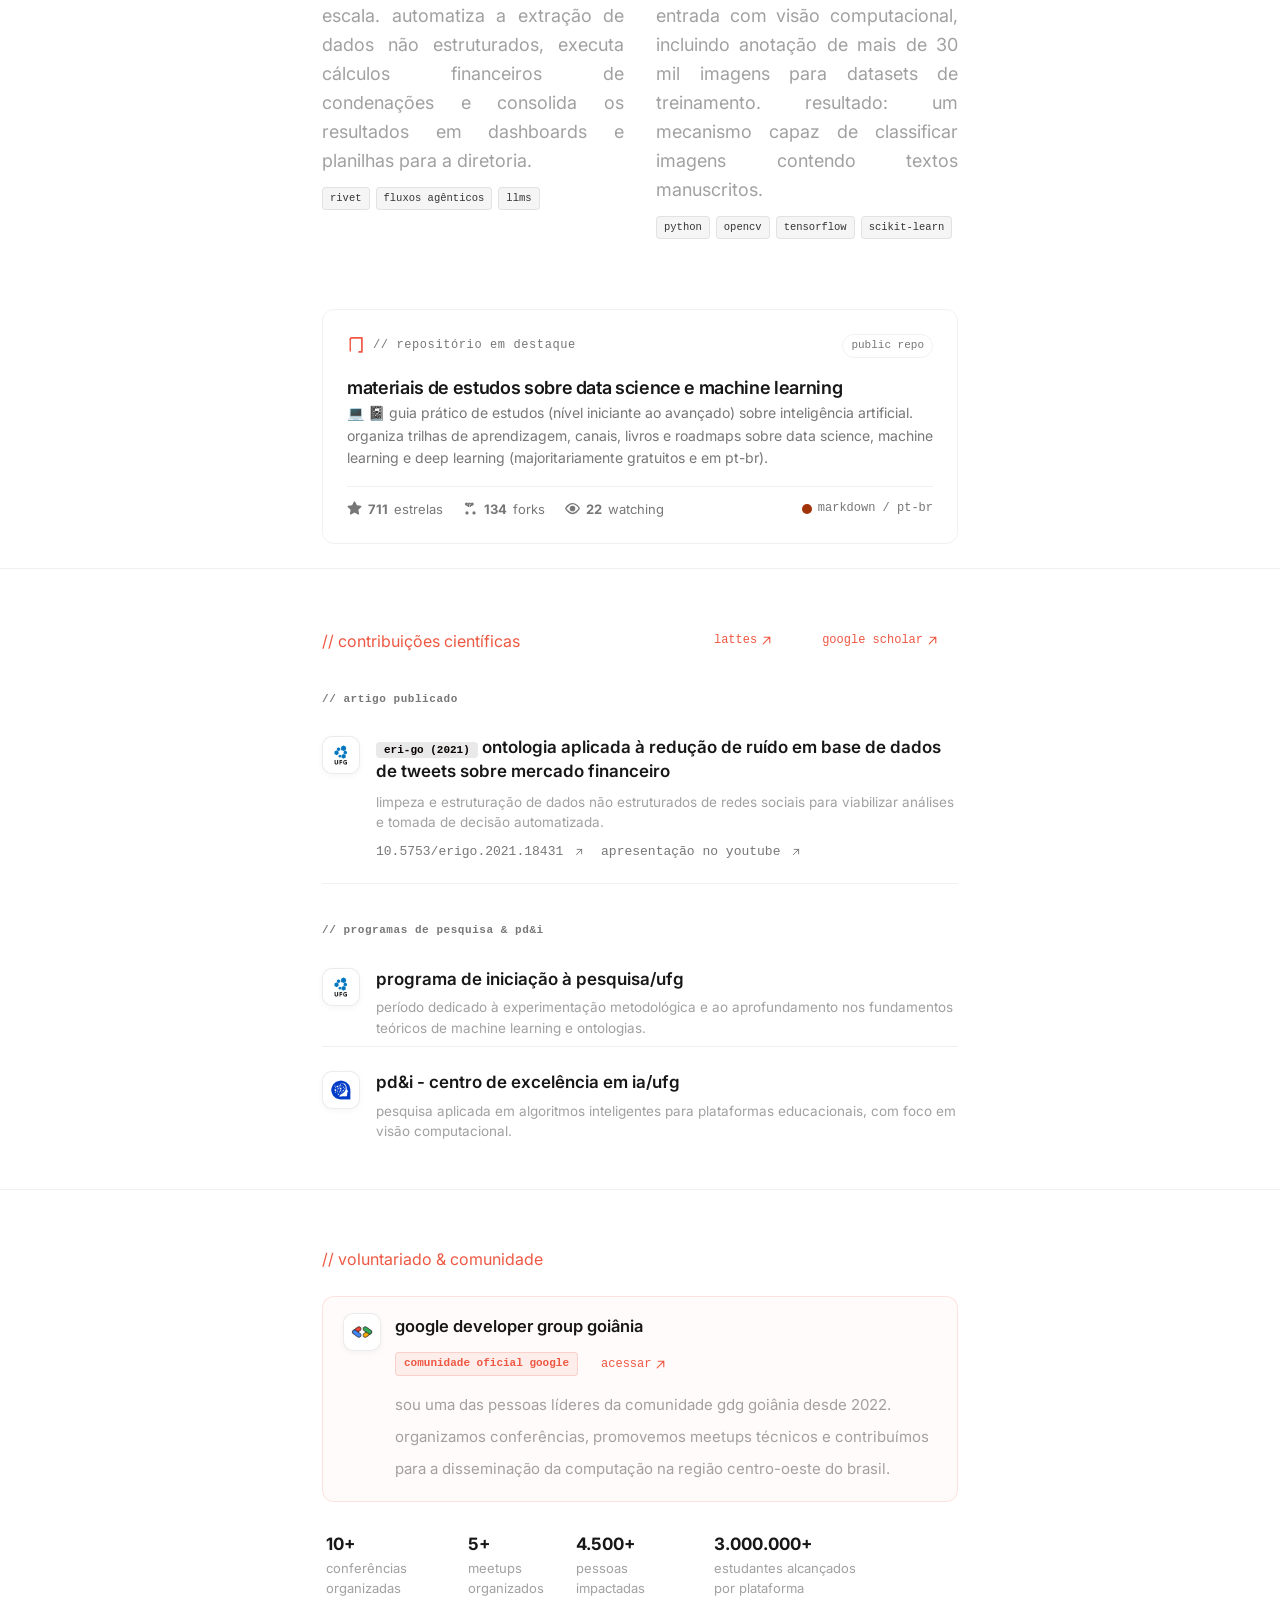
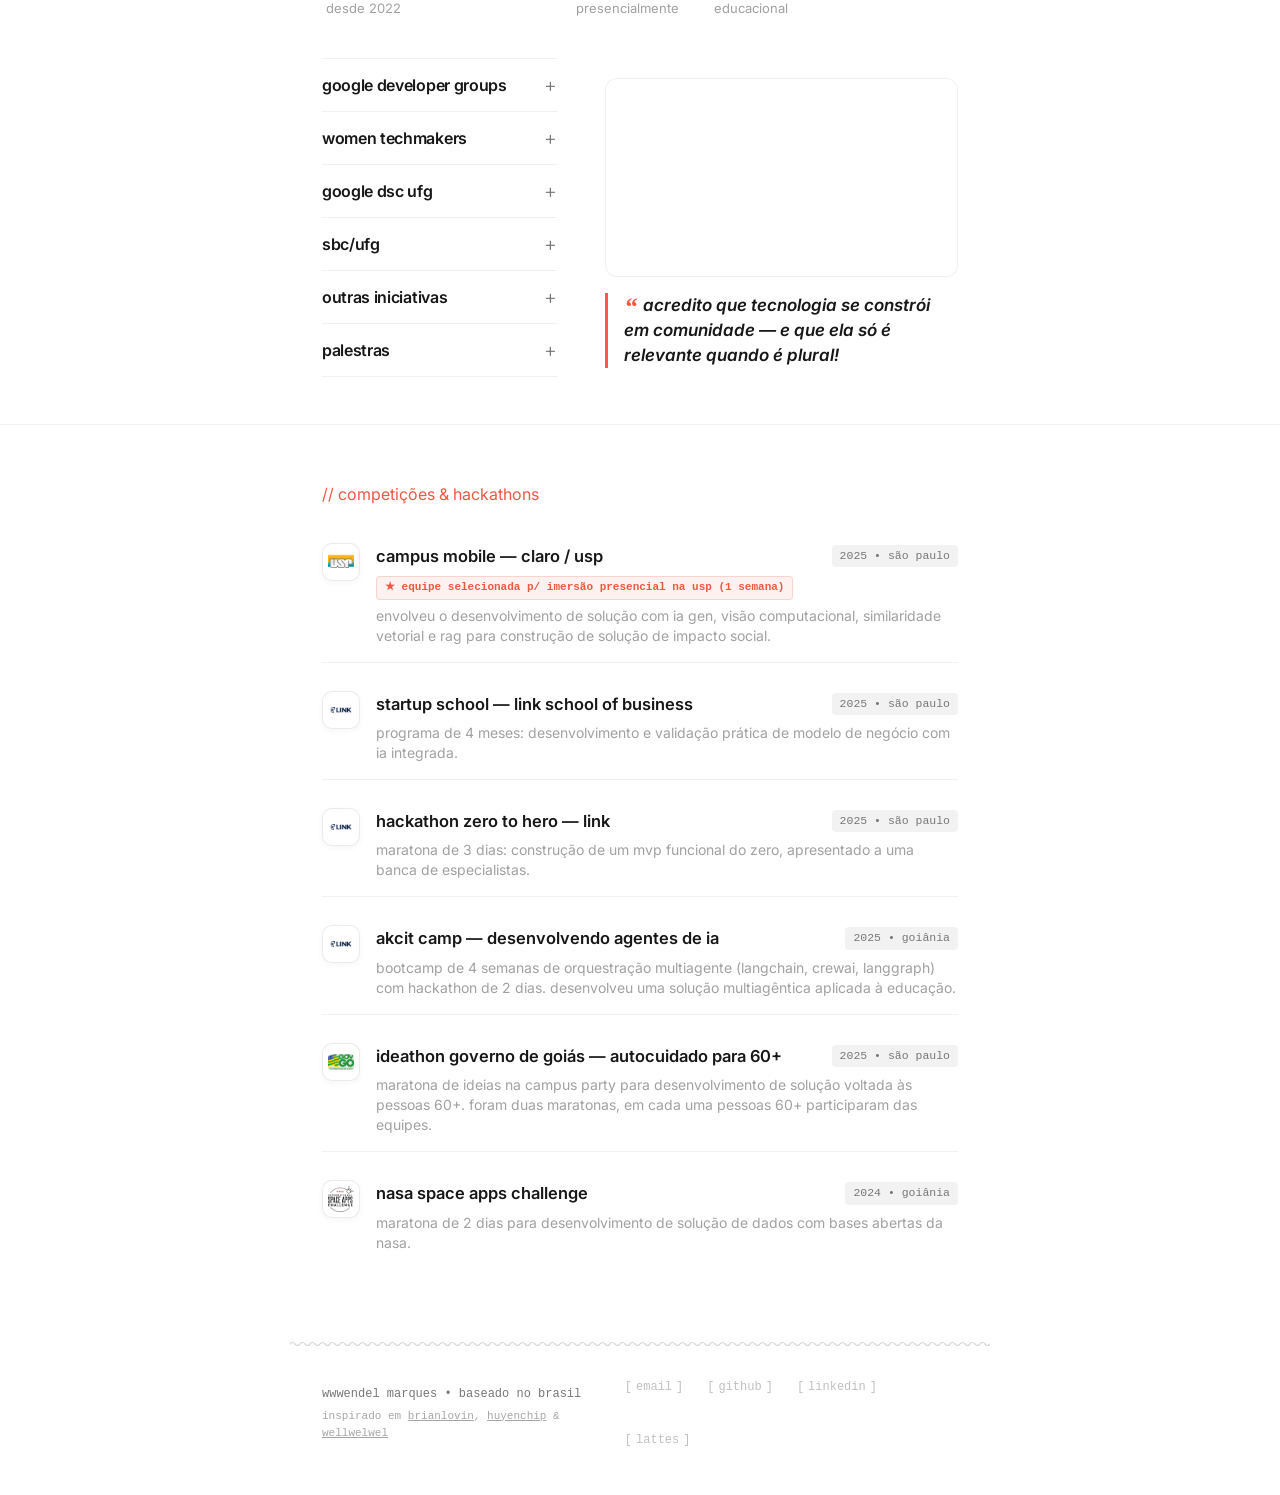
==== commit 92f6680f: "correcoes foto intro" ====
--- a/index.html
+++ b/index.html
@@ -442,16 +442,18 @@
     <div class="vol-community-card" style="margin-top: 16px; margin-bottom: 24px; padding: 16px 20px; background: rgba(238, 88, 67, 0.025); border: 1px solid rgba(238, 88, 67, 0.15); border-radius: 12px; display: flex; gap: 14px; align-items: flex-start;">
       <div class="minimal-icon"><img src="logos/logo_gdg.png" alt="gdg"></div>
       <div style="flex: 1;">
-        <div style="display: flex; align-items: center; justify-content: space-between; gap: 10px;">
-          <div style="display: flex; align-items: center; gap: 10px; flex-wrap: nowrap; white-space: nowrap;">
-            <span style="font-family: 'Inter', sans-serif; font-size: 16.5px; font-weight: 600; color: #171717; white-space: nowrap;" data-i18n="exp.gdg.title">Google Developer Group Goiânia</span>
-            <span style="font-family: 'Consolas', monospace; font-size: 11px; padding: 2px 8px; border-radius: 4px; background: rgba(238, 88, 67, 0.08); color: #ee5843; border: 1px solid rgba(238, 88, 67, 0.2); font-weight: 600; white-space: nowrap;" data-i18n="exp.gdg.badge">Comunidade Oficial Google</span>
-            <a href="http://instagram.com/gdg_goiania/" target="_blank" class="section-header-btn link-access-volunteering" style="white-space: nowrap;"><span data-i18n="btn.access" data-i18n-html="true"><span class="l-b">a</span><span class="l-y">c</span><span class="l-g">e</span><span class="l-r">s</span><span class="l-b">s</span><span class="l-y">a</span><span class="l-g">r</span></span> <svg class="link-arrow" width="15" height="15" viewBox="0 0 16 16" fill="none" xmlns="http://www.w3.org/2000/svg">
-              <path d="M4.5 11.5L11.5 4.5M11.5 4.5H5.5M11.5 4.5V10.5" stroke="currentColor" stroke-width="1.2" stroke-linecap="round" stroke-linejoin="round"/>
-            </svg></a>
-          </div>
-        </div>
-        <span class="contrib-desc" style="margin-top: 8px; display: block; font-size: 13.5px; line-height: 21px; color: #525252;" data-i18n="exp.gdg.desc">Sou uma das pessoas líderes da comunidade GDG Goiânia desde 2022. Organizamos conferências, promovemos meetups técnicos e contribuímos para a disseminação da computação na região Centro-Oeste do Brasil.</span>
+        <div style="display: flex; align-items: center; justify-content: space-between; gap: 8px; flex-wrap: wrap;">
+          <div style="display: flex; align-items: center; gap: 8px 10px; flex-wrap: wrap;">
+            <span style="font-family: 'Inter', sans-serif; font-size: 16.5px; font-weight: 600; color: #171717;" data-i18n="exp.gdg.title">Google Developer Group Goiânia</span>
+            <div style="display: inline-flex; align-items: center; gap: 8px; flex-wrap: wrap;">
+              <span style="font-family: 'Consolas', monospace; font-size: 11px; padding: 2px 8px; border-radius: 4px; background: rgba(238, 88, 67, 0.08); color: #ee5843; border: 1px solid rgba(238, 88, 67, 0.2); font-weight: 600; white-space: nowrap;" data-i18n="exp.gdg.badge">Comunidade Oficial Google</span>
+              <a href="http://instagram.com/gdg_goiania/" target="_blank" class="section-header-btn link-access-volunteering" style="white-space: nowrap;"><span data-i18n="btn.access" data-i18n-html="true"><span class="l-b">a</span><span class="l-y">c</span><span class="l-g">e</span><span class="l-r">s</span><span class="l-b">s</span><span class="l-y">a</span><span class="l-g">r</span></span> <svg class="link-arrow" width="15" height="15" viewBox="0 0 16 16" fill="none" xmlns="http://www.w3.org/2000/svg">
+                <path d="M4.5 11.5L11.5 4.5M11.5 4.5H5.5M11.5 4.5V10.5" stroke="currentColor" stroke-width="1.2" stroke-linecap="round" stroke-linejoin="round"/>
+              </svg></a>
+            </div>
+          </div>
+        </div>
+        <span class="contrib-desc" style="margin-top: 8px; display: block; font-size: 13.5px; line-height: 21px; color: #525252; word-break: break-word;" data-i18n="exp.gdg.desc">Sou uma das pessoas líderes da comunidade GDG Goiânia desde 2022. Organizamos conferências, promovemos meetups técnicos e contribuímos para a disseminação da computação na região Centro-Oeste do Brasil.</span>
       </div>
     </div>
 
--- a/styles.css
+++ b/styles.css
@@ -2721,6 +2721,32 @@
   background-color: #a13308;
 }
 
+@media (max-width: 600px) {
+  .repo-card-footer {
+    flex-wrap: wrap;
+    gap: 10px;
+  }
+  .repo-stats-group {
+    gap: 12px;
+  }
+  .repo-stat-item {
+    font-size: 11px !important;
+    gap: 4px !important;
+  }
+  .repo-stat-item svg {
+    width: 12px !important;
+    height: 12px !important;
+  }
+  .repo-lang-tag {
+    font-size: 10.5px !important;
+    gap: 4px !important;
+  }
+  .lang-dot {
+    width: 7px !important;
+    height: 7px !important;
+  }
+}
+
 /* Repo Card Hover Border Color Override */
 .repo-card-featured:hover {
   border-color: #f9594a !important;
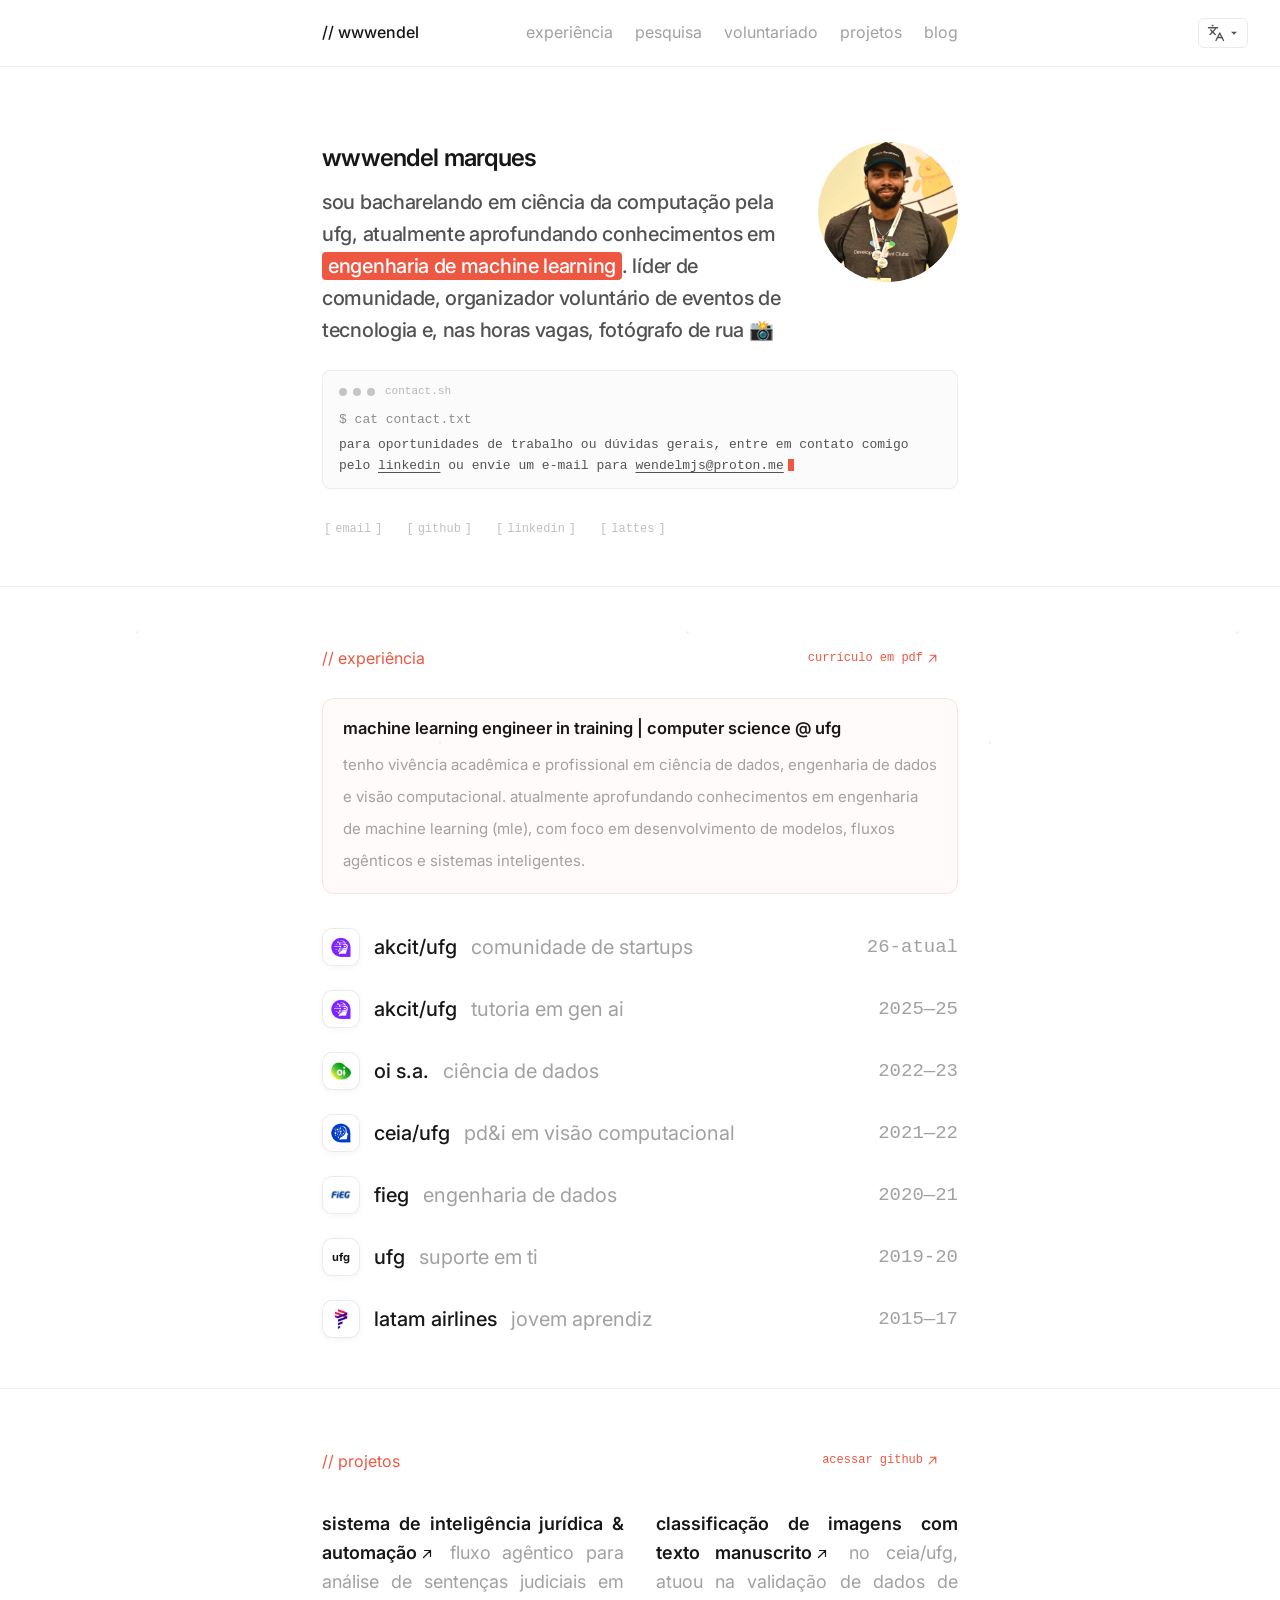
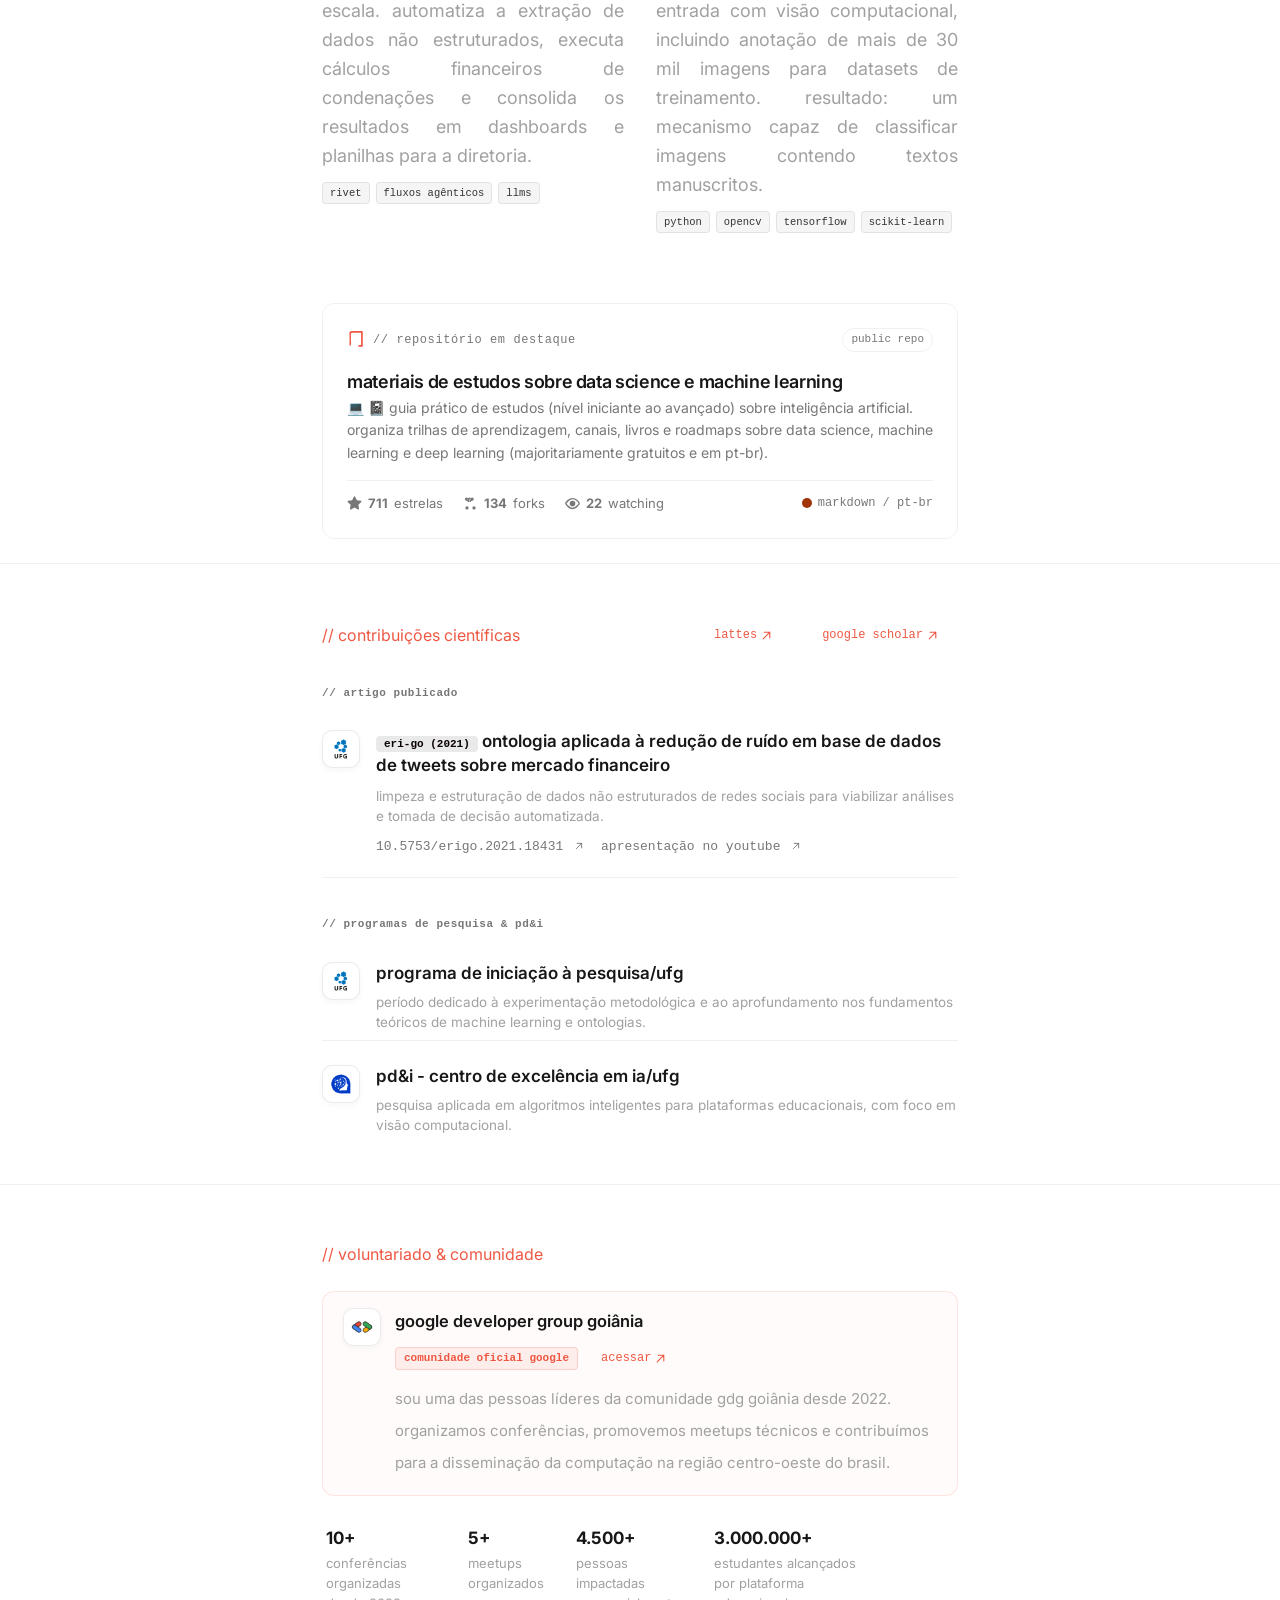
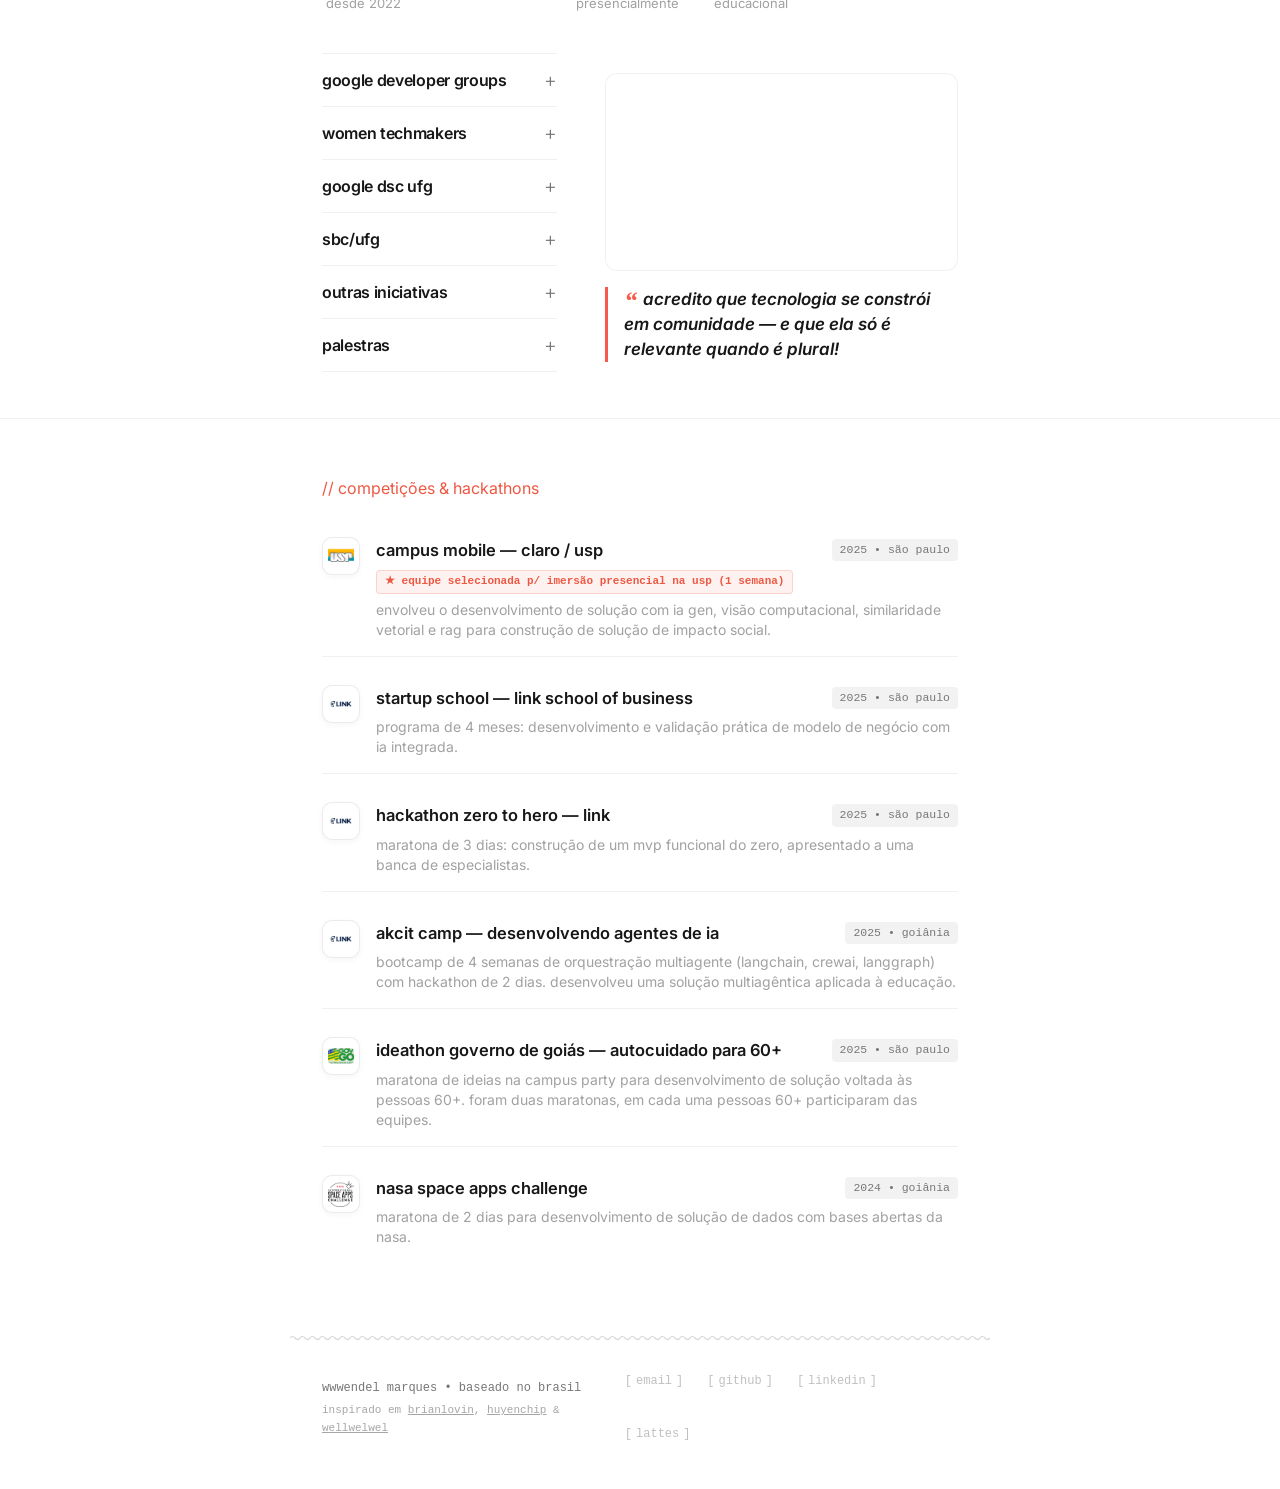
==== commit c827747c: "correcoes foto intro" ====
--- a/index.html
+++ b/index.html
@@ -156,7 +156,7 @@
     <!-- Resumo Profissional (Card no mesmo estilo do GDG - sem logo e sem badge) -->
     <div class="exp-summary-card" style="margin-top: 16px; margin-bottom: 24px; padding: 16px 20px; background: rgba(238, 88, 67, 0.025); border: 1px solid rgba(238, 88, 67, 0.15); border-radius: 12px;">
       <div style="display: flex; justify-content: space-between; align-items: center; flex-wrap: wrap; gap: 8px;">
-        <span style="font-family: 'Inter', sans-serif; font-size: 16.5px; font-weight: 600; color: #171717; display: inline-flex; align-items: center; gap: 6px; flex-wrap: wrap;" data-i18n="exp.summary.title" data-i18n-html="true">Machine Learning Engineer in Training | Computer Science <span style="white-space: nowrap; display: inline-flex; align-items: center; gap: 6px;">@ <span class="minimal-icon" style="width: 32px; height: 32px; display: inline-flex; vertical-align: middle;"><img src="logos/logo_ufg.png" alt="UFG"></span></span></span>
+        <span style="font-family: 'Inter', sans-serif; font-size: 16.5px; font-weight: 600; color: #171717; display: inline-flex; align-items: center; gap: 6px; flex-wrap: wrap;" data-i18n="exp.summary.title" data-i18n-html="true">Machine Learning Engineer in Training | Computer Science @ ufg</span>
       </div>
       <span class="contrib-desc" style="margin-top: 8px; display: block; font-size: 13.5px; line-height: 21px; color: #525252;" data-i18n="exp.summary.desc">Tenho vivência acadêmica e profissional em Ciência de Dados, Engenharia de Dados e Visão Computacional. Atualmente aprofundando conhecimentos em Engenharia de Machine Learning (MLE), com foco em desenvolvimento de modelos, fluxos agênticos e sistemas inteligentes.</span>
     </div>
@@ -216,7 +216,7 @@
       <!-- Item 6 -->
       <div class="minimal-row">
         <div class="minimal-left">
-          <div class="minimal-icon"><img src="logos/logo_ufg.png" alt="UFG"></div>
+          <div class="minimal-icon text-icon" style="font-size: 11px; font-weight: 700; color: #171717; padding: 0 !important;">ufg</div>
           <span class="minimal-title">ufg</span>
           <span class="minimal-role" data-i18n="exp.6.role">Suporte em TI</span>
         </div>
